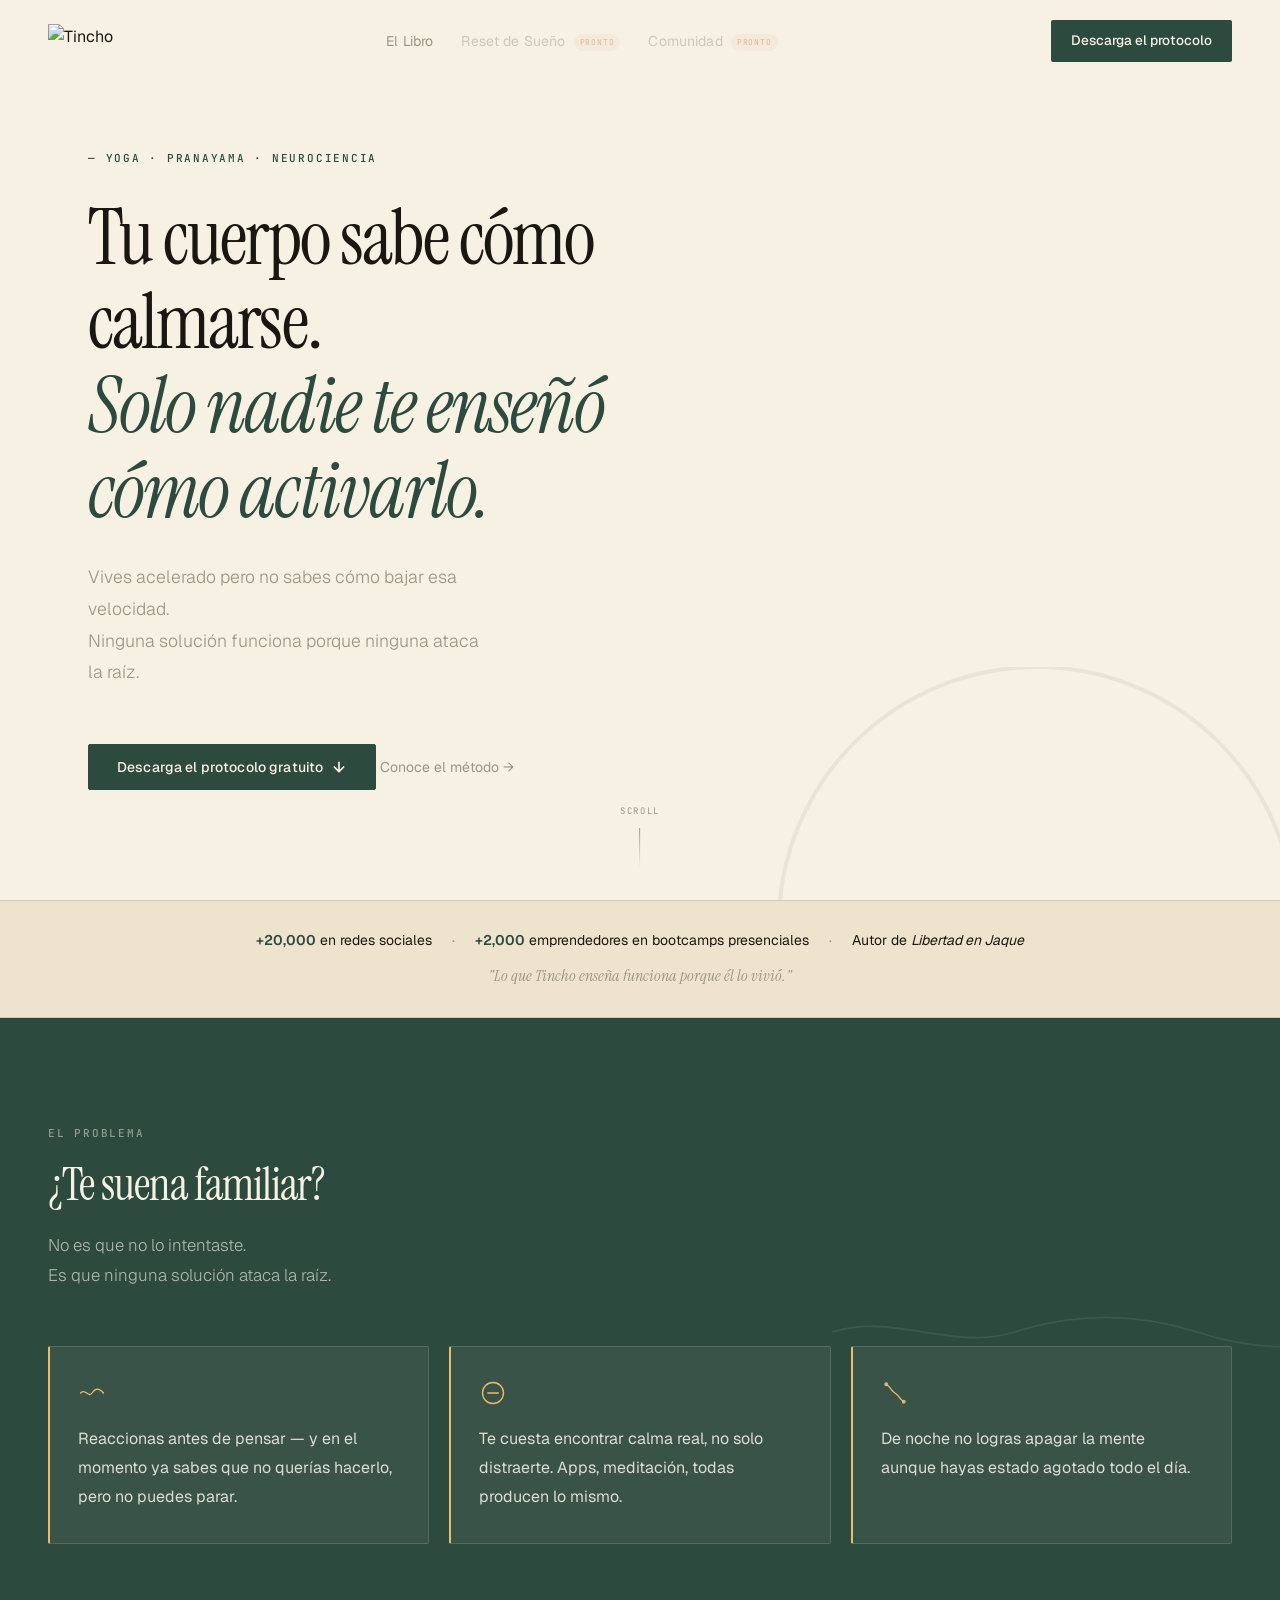
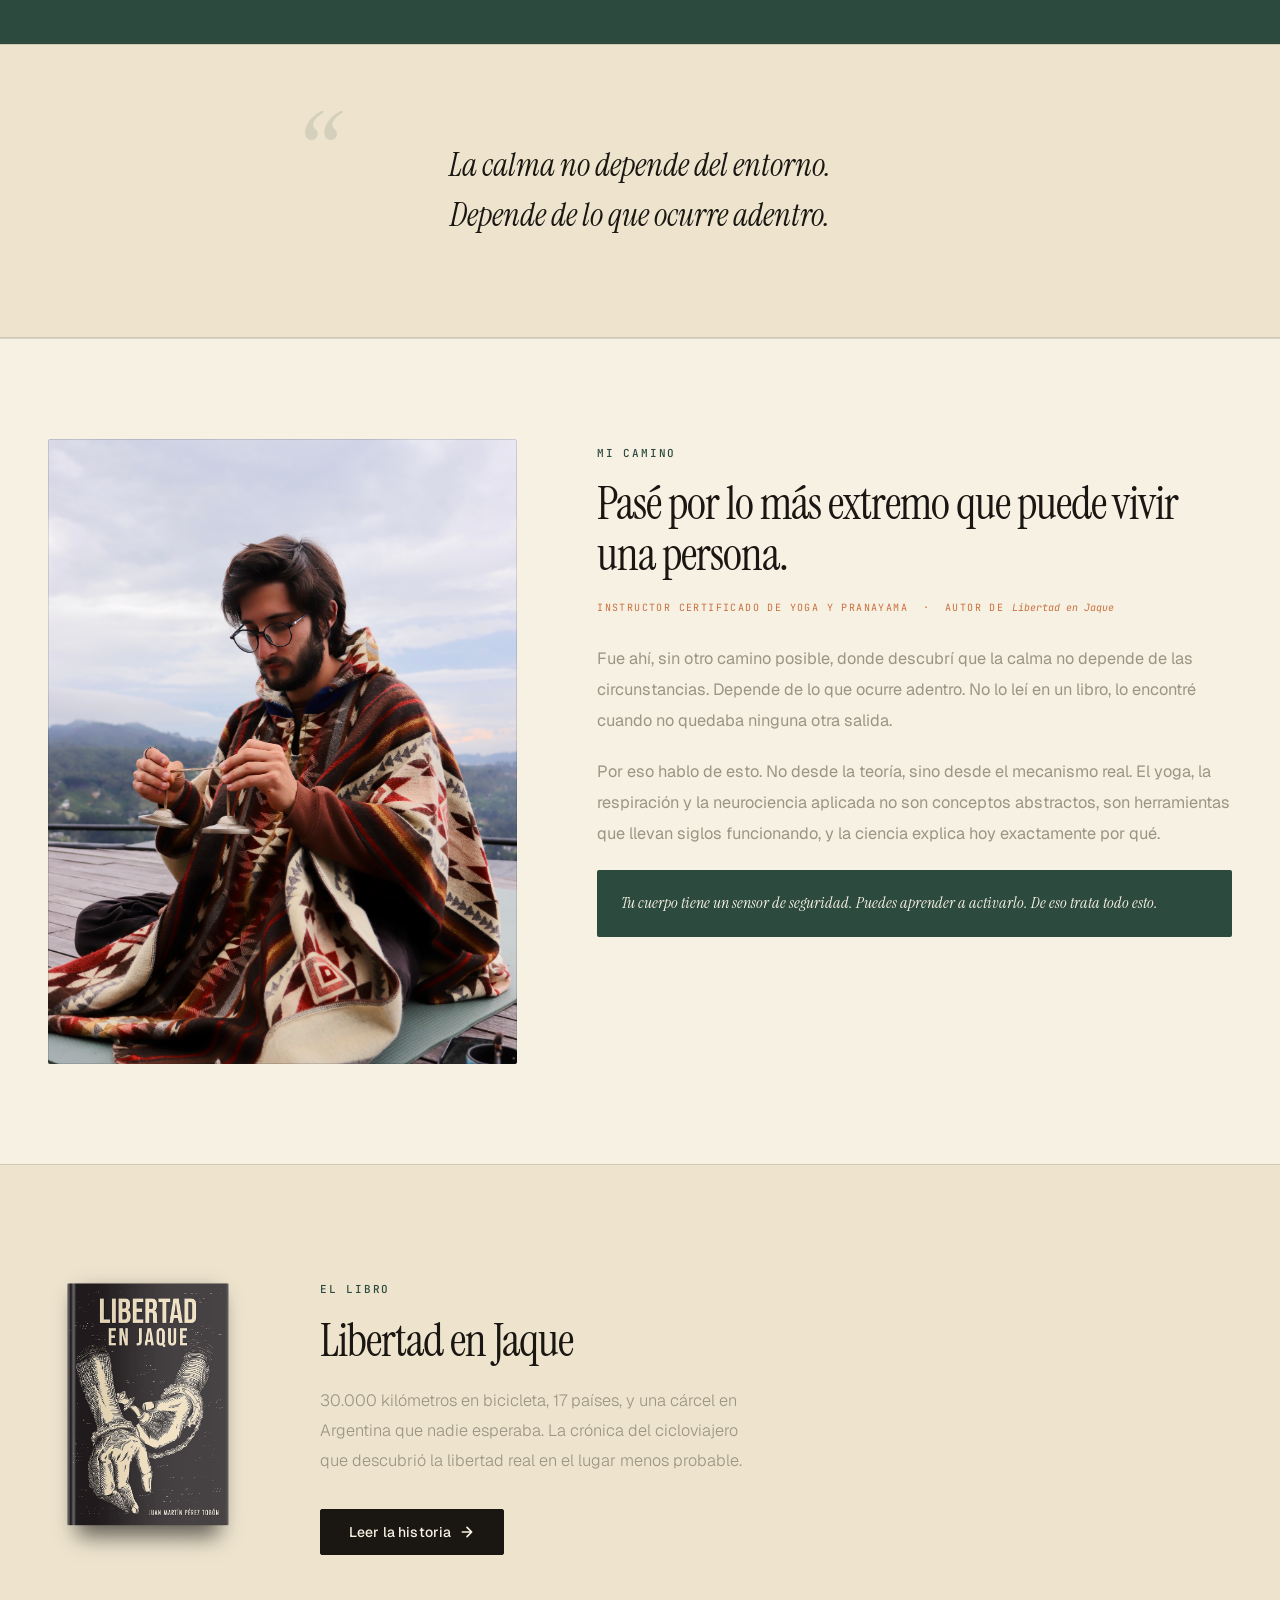
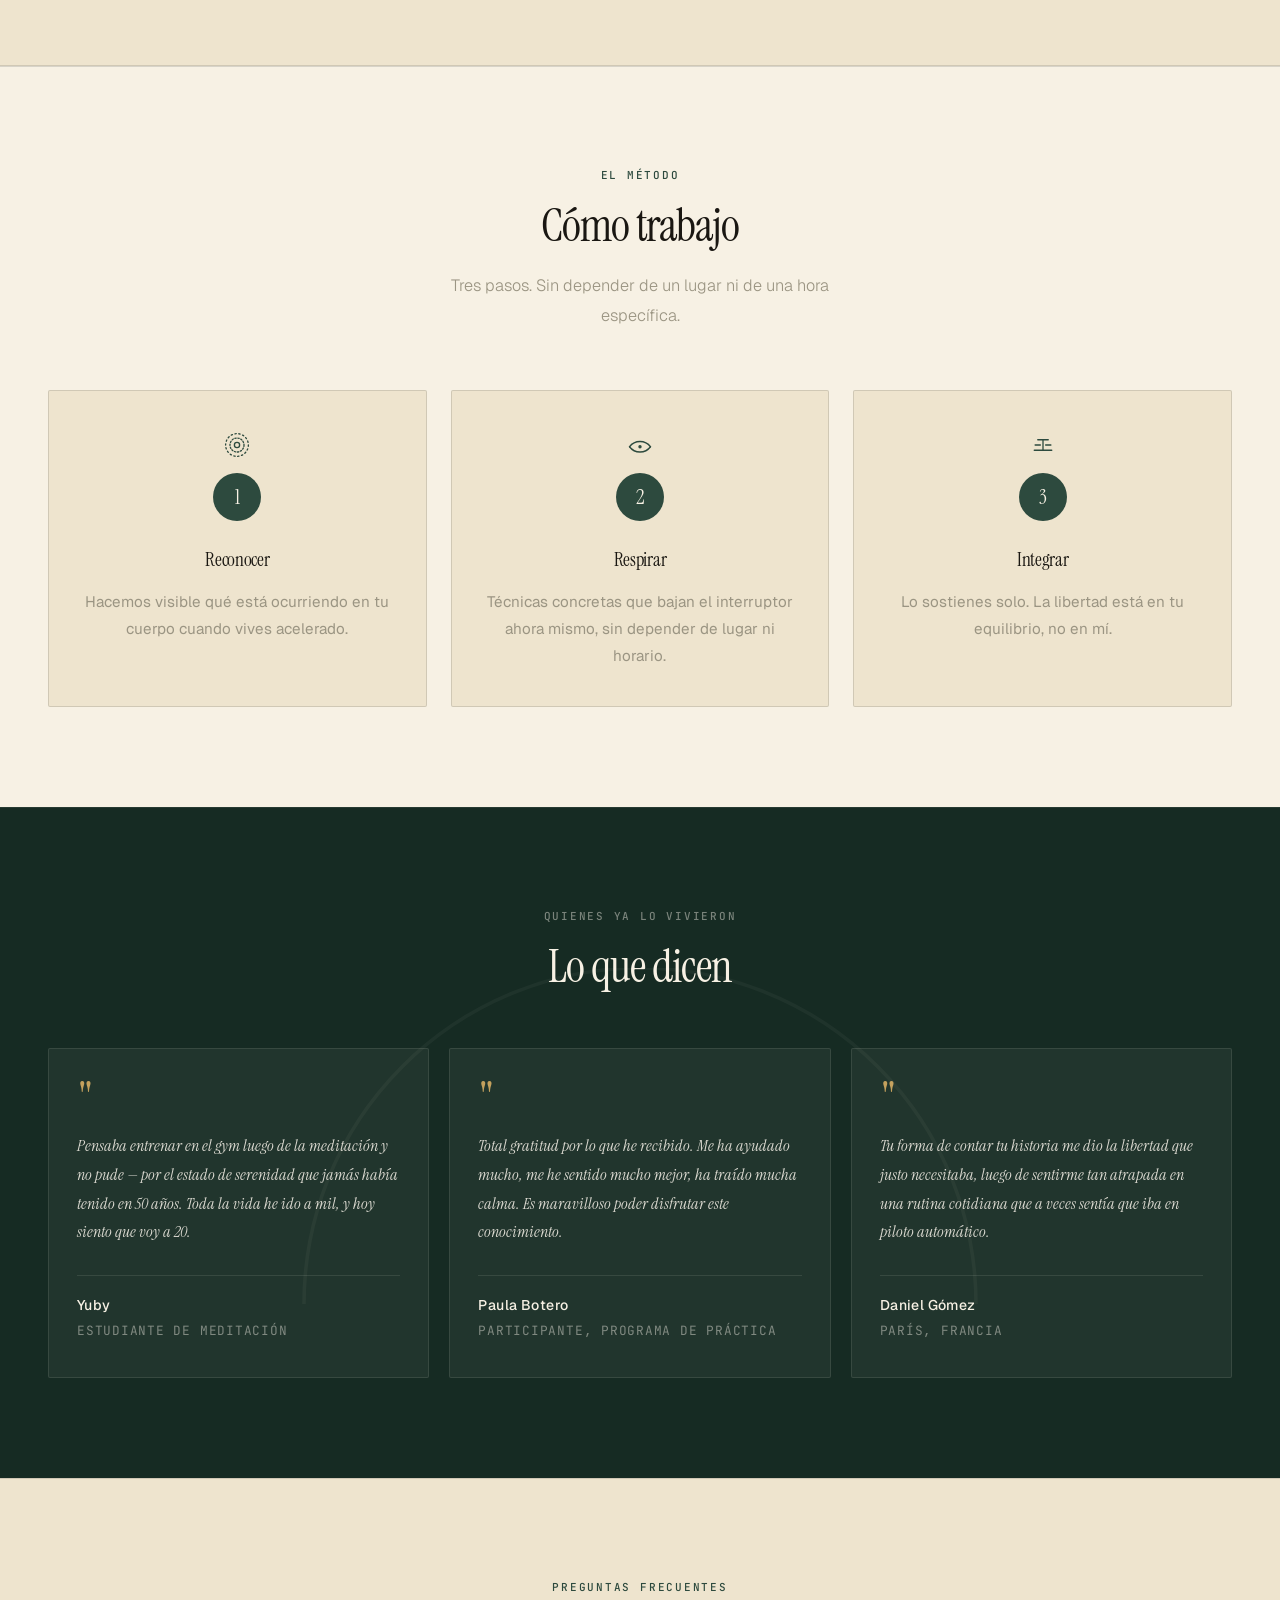
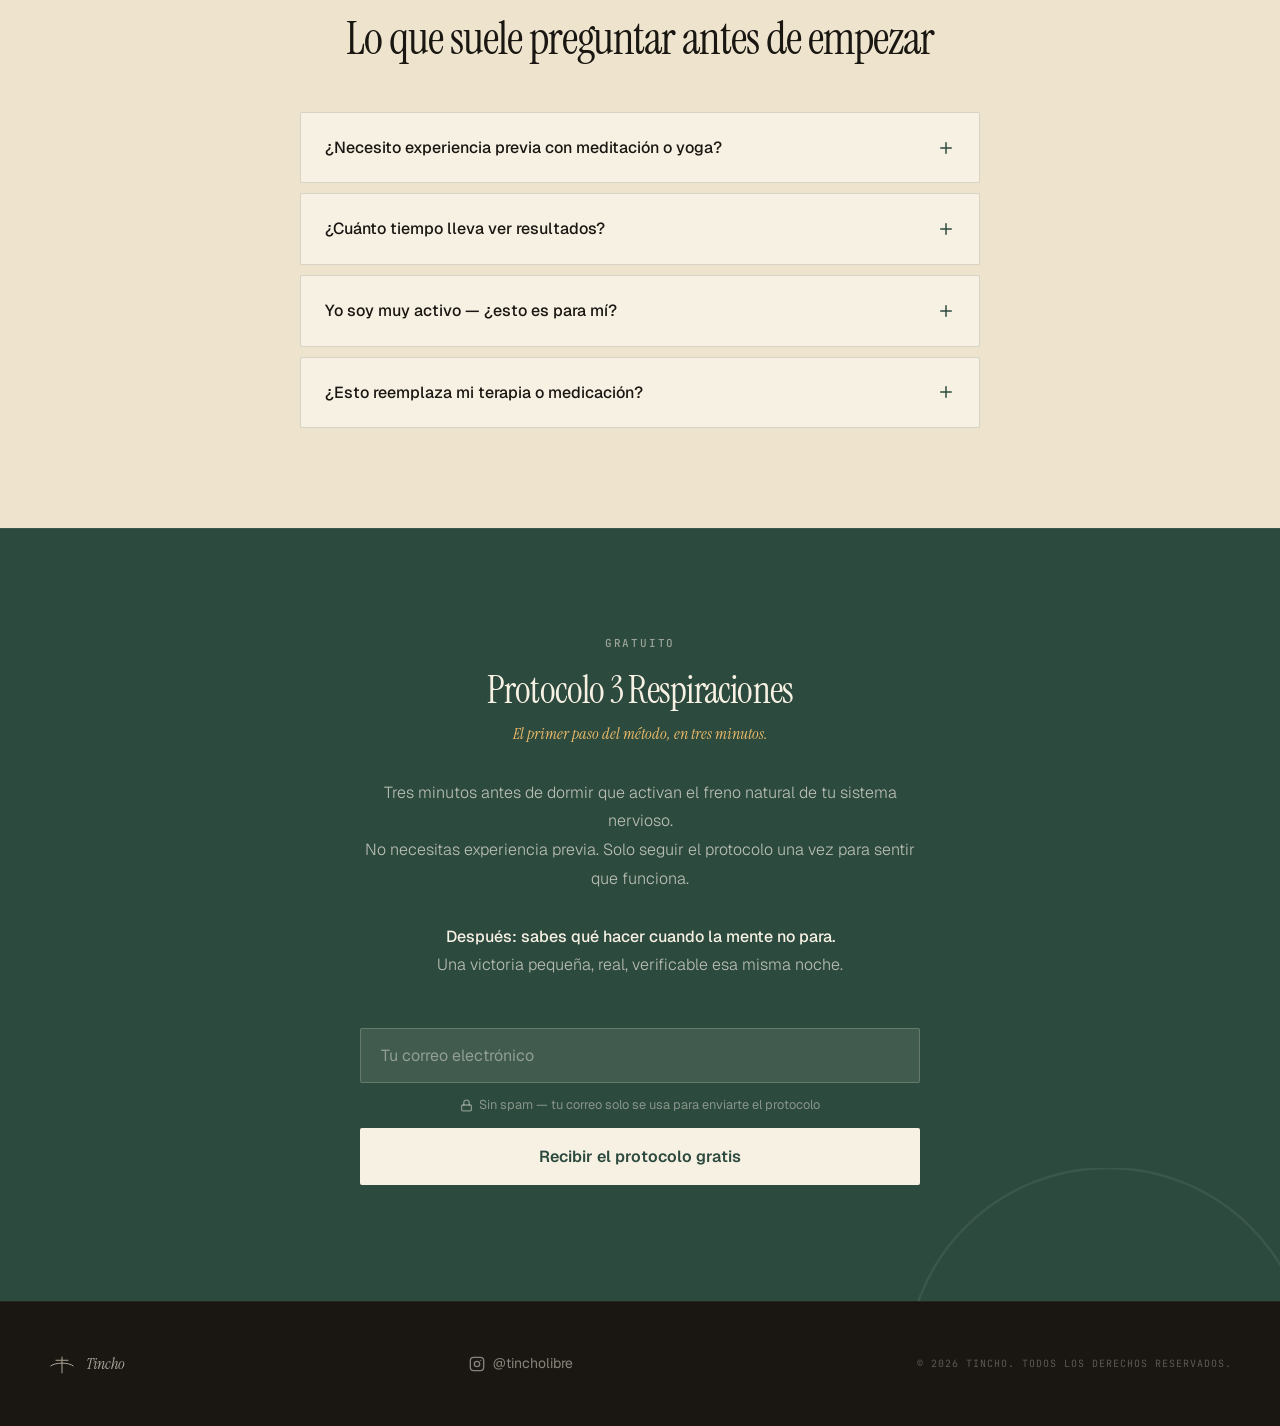
==== index.html @ 2bda018c "feat: agregar barra de prueba social entre hero y problema" ====
<!DOCTYPE html>
<html lang="es">
<head>
    <meta charset="UTF-8">
    <meta name="viewport" content="width=device-width, initial-scale=1.0">
    <title>Tincho — Oasis de calma en medio del caos</title>
    <meta name="description" content="Instructor certificado de yoga, pranayama y neurociencia aplicada. Ayudo a profesionales a regular su sistema nervioso y acceder a calma real en medio de una vida exigente.">

    <!-- Open Graph -->
    <meta property="og:title" content="Tincho — Oasis de calma en medio del caos">
    <meta property="og:description" content="Instructor de yoga, pranayama y neurociencia aplicada. Descarga gratis el Protocolo 3 Respiraciones.">
    <meta property="og:type" content="website">
    <meta property="og:url" content="https://tincholibre.com">
    <meta property="og:image" content="https://tincholibre.com/Documentos%20Pagina%20web/Fotos%20Principales/IMG_1395.JPG">

    <!-- Twitter Card -->
    <meta name="twitter:card" content="summary_large_image">
    <meta name="twitter:title" content="Tincho — Oasis de calma en medio del caos">
    <meta name="twitter:description" content="Instructor de yoga, pranayama y neurociencia aplicada. Descarga gratis el Protocolo 3 Respiraciones.">
    <meta name="twitter:image" content="https://tincholibre.com/Documentos%20Pagina%20web/Fotos%20Principales/IMG_1395.JPG">

    <!-- Canonical + Favicon -->
    <link rel="canonical" href="https://tincholibre.com">
    <link rel="icon" href="Brandkit%20ASSETS/assets/logo/tincho-mark-dark.svg" type="image/svg+xml">
    <link rel="icon" href="Brandkit%20ASSETS/assets/logo/tincho-mark-dark-512.png" type="image/png">
    <link rel="apple-touch-icon" href="Brandkit%20ASSETS/assets/logo/tincho-mark-dark-512.png">

    <!-- Brandkit -->
    <link rel="preconnect" href="https://fonts.googleapis.com">
    <link rel="preconnect" href="https://fonts.gstatic.com" crossorigin>
    <link rel="stylesheet" href="brandkit.css">

    <style>
        /* ─── VARIABLES PÁGINA ────────────────────────── */
        :root {
            scroll-padding-top: 72px;
        }

        /* ─── SCROLLBAR ───────────────────────────────── */
        ::-webkit-scrollbar { width: 4px; }
        ::-webkit-scrollbar-track { background: var(--papel-prof); }
        ::-webkit-scrollbar-thumb { background: var(--lago); border-radius: 2px; }

        img { display: block; max-width: 100%; }
        a { color: inherit; text-decoration: none; }

        /* ─── NAVBAR ──────────────────────────────────── */
        .nav {
            position: fixed;
            inset: 0 0 auto 0;
            z-index: 200;
            padding: 20px 48px;
            display: flex;
            align-items: center;
            justify-content: space-between;
            background: var(--papel);
            border-bottom: 1px solid transparent;
            transition: border-color 0.3s ease, padding 0.3s ease;
        }

        .nav.scrolled {
            border-bottom-color: var(--line);
            padding: 14px 48px;
            backdrop-filter: blur(12px);
            -webkit-backdrop-filter: blur(12px);
            background: color-mix(in srgb, var(--papel) 94%, transparent);
        }

        .nav-brand {
            display: flex;
            align-items: center;
            gap: 10px;
            cursor: pointer;
            color: var(--tinta);
        }

        .nav-lockup {
            height: 34px;
            width: auto;
            display: block;
        }

        .nav-brand-mark {
            width: 32px;
            height: 32px;
            flex-shrink: 0;
        }

        .nav-brand-name {
            font-family: var(--font-display);
            font-style: italic;
            font-size: 1.15rem;
            font-weight: 400;
            color: var(--tinta);
            letter-spacing: -0.02em;
            line-height: 1;
        }

        .nav-right {
            display: flex;
            align-items: center;
            gap: 16px;
        }

        .nav-links {
            display: flex;
            align-items: center;
            gap: 28px;
            list-style: none;
        }

        .nav-link {
            font-size: 0.875rem;
            font-weight: 400;
            color: var(--bruma);
            letter-spacing: 0.01em;
            transition: color 0.2s;
            cursor: pointer;
            white-space: nowrap;
        }

        .nav-link:hover { color: var(--tinta); }

        .nav-link--soon {
            pointer-events: none;
            opacity: 0.45;
        }

        .nav-badge {
            display: inline-block;
            font-family: var(--font-mono);
            font-size: 8px;
            letter-spacing: 0.1em;
            text-transform: uppercase;
            color: var(--tierra);
            background: rgba(180,100,63,0.1);
            padding: 2px 6px;
            border-radius: var(--radius-pill);
            margin-left: 4px;
            vertical-align: middle;
        }

        .nav-cta {
            display: inline-flex;
            align-items: center;
            gap: 8px;
            padding: 10px 20px;
            background: var(--lago);
            color: var(--papel);
            border-radius: var(--radius);
            font-size: 0.85rem;
            font-weight: 500;
            font-family: var(--font-body);
            transition: background 0.2s;
            cursor: pointer;
            white-space: nowrap;
        }

        .nav-cta:hover { background: var(--tinta); }

        /* Hamburger */
        .nav-toggle {
            display: none;
            flex-direction: column;
            justify-content: center;
            gap: 5px;
            cursor: pointer;
            padding: 6px;
            background: none;
            border: none;
        }

        .nav-toggle span {
            display: block;
            width: 20px;
            height: 1.5px;
            background: var(--tinta);
            transition: transform 0.3s, opacity 0.25s;
        }

        .nav-toggle[aria-expanded="true"] span:nth-child(1) { transform: translateY(6.5px) rotate(45deg); }
        .nav-toggle[aria-expanded="true"] span:nth-child(2) { opacity: 0; transform: scaleX(0); }
        .nav-toggle[aria-expanded="true"] span:nth-child(3) { transform: translateY(-6.5px) rotate(-45deg); }

        .nav-overlay {
            position: fixed;
            inset: 0;
            background: rgba(21,32,28,0.3);
            z-index: 250;
            opacity: 0;
            pointer-events: none;
            transition: opacity 0.3s;
        }

        .nav-overlay.visible { opacity: 1; pointer-events: auto; }

        /* ─── HERO ────────────────────────────────────── */
        .hero {
            position: relative;
            min-height: 100svh;
            display: flex;
            align-items: center;
            background: var(--papel);
            overflow: hidden;
        }

        .hero-photo-wrap {
            position: absolute;
            right: 0;
            top: 0;
            bottom: 0;
            width: 50%;
        }

        .hero-photo-wrap img {
            width: 100%;
            height: 100%;
            object-fit: cover;
            object-position: center top;
            image-orientation: from-image;
        }

        .hero-photo-wrap::before {
            content: '';
            position: absolute;
            inset: 0;
            background: linear-gradient(
                90deg,
                var(--papel) 0%,
                color-mix(in srgb, var(--papel) 70%, transparent) 42%,
                transparent 72%
            );
            z-index: 1;
        }

        .hero-photo-wrap::after {
            content: '';
            position: absolute;
            inset: 0;
            background:
                linear-gradient(180deg, transparent 60%, color-mix(in srgb, var(--papel) 60%, transparent) 100%),
                linear-gradient(270deg, var(--papel) 0%, transparent 20%);
            z-index: 1;
        }

        /* Arc decorativo fondo */
        .hero-arc {
            position: absolute;
            right: -2%;
            bottom: -4%;
            width: 42vw;
            max-width: 560px;
            opacity: 0.07;
            pointer-events: none;
            z-index: 2;
            color: var(--lago);
        }

        .hero-content {
            position: relative;
            z-index: 3;
            max-width: 1200px;
            width: 100%;
            margin: 0 auto;
            padding: 130px 48px 96px;
        }

        .eyebrow {
            display: inline-block;
            font-family: var(--font-mono);
            font-size: 11px;
            font-weight: 500;
            letter-spacing: 0.16em;
            text-transform: uppercase;
            color: var(--lago);
            margin-bottom: 28px;
        }

        .hero-title {
            font-family: var(--font-display);
            font-size: clamp(40px, 6vw, 80px);
            font-weight: 400;
            color: var(--tinta);
            line-height: 1.1;
            letter-spacing: -0.025em;
            max-width: 560px;
            margin-bottom: 28px;
        }

        .hero-title em {
            font-style: italic;
            color: var(--lago);
        }

        .hero-link-secondary {
            display: inline-block;
            font-family: var(--font-body);
            font-size: 0.875rem;
            color: var(--bruma);
            margin-top: 16px;
            transition: color 0.2s;
        }
        .hero-link-secondary:hover { color: var(--tinta); }

        .hero-sub {
            font-size: clamp(1rem, 1.8vw, 1.1rem);
            color: var(--bruma);
            max-width: 400px;
            line-height: 1.8;
            margin-bottom: 52px;
            font-weight: 300;
        }

        /* Scroll indicator */
        .scroll-hint {
            position: absolute;
            bottom: 32px;
            left: 50%;
            transform: translateX(-50%);
            display: flex;
            flex-direction: column;
            align-items: center;
            gap: 10px;
            color: var(--bruma);
            font-family: var(--font-mono);
            font-size: 9px;
            letter-spacing: 0.18em;
            text-transform: uppercase;
            animation: float 2.8s ease-in-out infinite;
            z-index: 3;
        }

        .scroll-hint-line {
            width: 1px;
            height: 40px;
            background: linear-gradient(to bottom, var(--bruma), transparent);
        }

        @keyframes float {
            0%, 100% { transform: translateX(-50%) translateY(0); }
            50%       { transform: translateX(-50%) translateY(8px); }
        }

        /* ─── SOCIAL PROOF BAR ────────────────────────── */
        .social-proof-bar {
            background: var(--papel-prof);
            border-top: 1px solid var(--line);
            border-bottom: 1px solid var(--line);
            padding: 28px 48px;
        }

        .social-proof-inner {
            max-width: 1200px;
            margin: 0 auto;
            display: flex;
            flex-direction: column;
            align-items: center;
            gap: 12px;
            text-align: center;
        }

        .social-proof-stats {
            display: flex;
            flex-wrap: wrap;
            align-items: center;
            justify-content: center;
            gap: 6px 20px;
            font-size: 0.875rem;
            color: var(--tinta);
        }

        .social-proof-stats strong {
            font-weight: 600;
            color: var(--lago);
        }

        .sp-sep { color: var(--bruma); }

        .sp-quote {
            font-family: var(--font-display);
            font-style: italic;
            font-size: 1rem;
            color: var(--bruma);
            margin: 0;
        }

        @media (max-width: 768px) {
            .social-proof-bar { padding: 24px; }
            .sp-sep { display: none; }
            .social-proof-stats { flex-direction: column; gap: 6px; }
        }

        /* ─── SECTIONS BASE ───────────────────────────── */
        .section { padding: 100px 48px; }

        .section-inner {
            max-width: 1200px;
            margin: 0 auto;
        }

        .label {
            display: inline-block;
            font-family: var(--font-mono);
            font-size: 11px;
            font-weight: 500;
            letter-spacing: 0.16em;
            text-transform: uppercase;
            color: var(--lago);
            margin-bottom: 16px;
        }

        .label--center { display: block; text-align: center; }

        .h2 {
            font-family: var(--font-display);
            font-size: clamp(1.9rem, 4vw, 2.9rem);
            font-weight: 400;
            line-height: 1.1;
            letter-spacing: -0.022em;
            margin-bottom: 20px;
            color: var(--tinta);
        }

        /* ─── PROBLEMA ────────────────────────────────── */
        .problema {
            background: var(--lago);
            position: relative;
            overflow: hidden;
            border-top: 1px solid var(--line);
        }

        .problema .label { color: rgba(244,239,230,0.5); }
        .problema .h2    { color: var(--papel); }

        .problema-arc {
            position: absolute;
            right: -3%;
            top: 50%;
            transform: translateY(-50%);
            width: 38vw;
            max-width: 500px;
            opacity: 0.08;
            pointer-events: none;
            color: var(--papel);
        }

        .problema-intro {
            color: rgba(244,239,230,0.65);
            font-size: 1.05rem;
            max-width: 480px;
            margin-bottom: 56px;
            line-height: 1.8;
            font-weight: 300;
        }

        .cards {
            display: grid;
            grid-template-columns: repeat(3, 1fr);
            gap: 20px;
            position: relative;
            z-index: 1;
        }

        .card-problem {
            background: rgba(244,239,230,0.06);
            border: 1px solid rgba(244,239,230,0.14);
            border-left: 2px solid var(--amanecer);
            border-radius: var(--radius);
            padding: 32px 28px;
            transition: background 0.25s ease;
        }

        .card-problem:hover {
            background: rgba(244,239,230,0.10);
        }

        .card-problem p {
            color: rgba(244,239,230,0.88);
            font-size: 1rem;
            line-height: 1.8;
        }

        /* ─── BRAND ICONS ─────────────────────────────── */
        .card-icon {
            color: var(--amanecer);
            margin-bottom: 18px;
        }
        .card-icon svg { width: 28px; height: 28px; display: block; }

        .step-icon {
            color: var(--lago);
            margin-bottom: 14px;
        }
        .step-icon svg { width: 28px; height: 28px; display: block; margin: 0 auto; }

        /* ─── TRANSICIÓN ──────────────────────────────── */
        .transicion {
            background: var(--papel-prof);
            padding: 96px 48px;
            text-align: center;
            border-top: 1px solid var(--line);
            border-bottom: 1px solid var(--line);
            position: relative;
            overflow: hidden;
        }

        .transicion-quote {
            font-family: var(--font-display);
            font-size: clamp(1.3rem, 3vw, 2rem);
            font-style: italic;
            font-weight: 400;
            color: var(--tinta);
            max-width: 640px;
            margin: 0 auto;
            line-height: 1.55;
            position: relative;
            z-index: 1;
        }

        .transicion-quote::before {
            content: '\201C';
            font-family: var(--font-display);
            font-size: 8rem;
            color: var(--lago);
            opacity: 0.12;
            position: absolute;
            top: -36px;
            left: -24px;
            line-height: 1;
        }

        /* ─── MI CAMINO ───────────────────────────────── */
        .camino { background: var(--papel); border-top: 1px solid var(--line); }

        .camino-grid {
            display: grid;
            grid-template-columns: 0.85fr 1.15fr;
            gap: 80px;
            align-items: start;
        }

        .camino-photo-wrap {
            position: relative;
            border-radius: var(--radius);
            overflow: hidden;
            aspect-ratio: 3 / 4;
        }

        .camino-photo-wrap img {
            width: 100%;
            height: 100%;
            object-fit: cover;
            object-position: center top;
            image-orientation: from-image;
            transition: transform 0.7s ease;
        }

        .camino-photo-wrap:hover img { transform: scale(1.02); }

        .camino-photo-wrap::after {
            content: '';
            position: absolute;
            inset: 0;
            border-radius: var(--radius);
            box-shadow: inset 0 0 0 1px var(--line);
        }

        .camino-credentials {
            font-family: var(--font-mono);
            font-size: 10px;
            letter-spacing: 0.14em;
            text-transform: uppercase;
            color: var(--tierra);
            margin-bottom: 28px;
        }

        .camino-credentials em {
            font-style: italic;
            text-transform: none;
            letter-spacing: 0;
        }

        .camino-p {
            color: var(--bruma);
            font-size: 1.02rem;
            line-height: 1.9;
            margin-bottom: 20px;
            font-weight: 400;
        }

        .camino-callout {
            display: block;
            background: var(--lago);
            color: var(--papel);
            font-family: var(--font-display);
            font-style: italic;
            font-size: 1rem;
            padding: 20px 24px;
            border-radius: var(--radius);
            line-height: 1.65;
            margin-top: 16px;
        }

        /* ─── LIBRO ───────────────────────────────────── */
        .libro {
            background: var(--papel-prof);
            border-top: 1px solid var(--line);
            border-bottom: 1px solid var(--line);
        }

        .libro-inner {
            display: flex;
            align-items: center;
            gap: 72px;
        }

        .libro-img-wrap {
            flex-shrink: 0;
            width: min(200px, 36vw);
        }

        .libro-img-wrap img { width: 100%; border-radius: var(--radius); }

        .libro-p {
            color: var(--bruma);
            font-size: 1.02rem;
            line-height: 1.85;
            font-weight: 300;
            max-width: 440px;
            margin-bottom: 32px;
        }

        /* ─── CÓMO TRABAJO ────────────────────────────── */
        .trabajo {
            background: var(--papel);
            border-top: 1px solid var(--line);
        }

        .trabajo .h2 { text-align: center; }

        .trabajo-intro {
            text-align: center;
            color: var(--bruma);
            max-width: 440px;
            margin: 0 auto 60px;
            font-size: 1.02rem;
            line-height: 1.8;
            font-weight: 300;
        }

        .steps {
            display: grid;
            grid-template-columns: repeat(3, 1fr);
            gap: 24px;
        }

        .step {
            background: var(--papel-prof);
            border: 1px solid var(--line);
            border-radius: var(--radius);
            padding: 40px 28px 36px;
            text-align: center;
            transition: border-color 0.25s ease;
        }

        .step:hover { border-color: var(--lago); }

        .step-num {
            display: inline-flex;
            align-items: center;
            justify-content: center;
            width: 48px;
            height: 48px;
            background: var(--lago);
            color: var(--papel);
            border-radius: 50%;
            font-family: var(--font-display);
            font-size: 1.3rem;
            font-weight: 400;
            margin-bottom: 24px;
        }

        .step h3 {
            font-family: var(--font-display);
            font-size: 1.2rem;
            color: var(--tinta);
            margin-bottom: 12px;
            font-weight: 400;
            letter-spacing: -0.015em;
        }

        .step p {
            color: var(--bruma);
            font-size: 0.95rem;
            line-height: 1.8;
        }

        /* ─── TESTIMONIOS ─────────────────────────────── */
        .testimonios {
            background: var(--lago-prof);
            border-top: 1px solid rgba(244,239,230,0.08);
            position: relative;
            overflow: hidden;
        }

        .testimonios-arc {
            position: absolute;
            left: 50%;
            top: 50%;
            transform: translate(-50%, -50%);
            width: 60vw;
            max-width: 700px;
            opacity: 0.04;
            pointer-events: none;
            color: var(--papel);
        }

        .testimonios .label { color: rgba(244,239,230,0.45); }
        .testimonios .h2 { color: var(--papel); text-align: center; }

        .t-grid {
            display: grid;
            grid-template-columns: repeat(3, 1fr);
            gap: 20px;
            margin-top: 56px;
            position: relative;
            z-index: 1;
        }

        .t-card {
            background: rgba(244,239,230,0.05);
            border: 1px solid rgba(244,239,230,0.1);
            border-radius: var(--radius);
            padding: 36px 28px;
            display: flex;
            flex-direction: column;
            transition: background 0.25s ease;
        }

        .t-card:hover { background: rgba(244,239,230,0.08); }

        .t-quote-mark {
            font-family: var(--font-display);
            font-size: 2.8rem;
            line-height: 0.6;
            color: var(--amanecer);
            margin-bottom: 20px;
            display: block;
            opacity: 0.8;
        }

        .t-text {
            font-family: var(--font-display);
            font-style: italic;
            color: rgba(244,239,230,0.88);
            font-size: 0.97rem;
            line-height: 1.85;
            margin-bottom: 28px;
            flex: 1;
        }

        .t-author {
            border-top: 1px solid rgba(244,239,230,0.1);
            padding-top: 18px;
        }

        .t-name {
            color: var(--papel);
            font-size: 0.88rem;
            font-weight: 500;
            letter-spacing: 0.03em;
        }

        .t-role {
            color: rgba(244,239,230,0.45);
            font-size: 0.8rem;
            font-family: var(--font-mono);
            letter-spacing: 0.06em;
            text-transform: uppercase;
            margin-top: 4px;
        }

        /* ─── FAQ ─────────────────────────────────────── */
        .faq { background: var(--papel-prof); border-top: 1px solid var(--line); }

        .faq-h2 { text-align: center; margin-bottom: 48px; }

        .faq-list {
            max-width: 680px;
            margin: 0 auto;
            display: flex;
            flex-direction: column;
            gap: 10px;
        }

        .faq-item {
            background: var(--papel);
            border: 1px solid var(--line);
            border-radius: var(--radius);
            overflow: hidden;
            transition: border-color 0.25s ease;
        }

        .faq-item[open] { border-color: var(--lago); }

        .faq-q {
            display: flex;
            align-items: center;
            justify-content: space-between;
            gap: 16px;
            padding: 22px 24px;
            font-family: var(--font-body);
            font-size: 1rem;
            font-weight: 500;
            color: var(--tinta);
            cursor: pointer;
            list-style: none;
            user-select: none;
        }

        .faq-q::-webkit-details-marker { display: none; }

        .faq-icon {
            flex-shrink: 0;
            width: 18px;
            height: 18px;
            color: var(--lago);
            transition: transform 0.25s ease;
        }

        .faq-item[open] .faq-icon { transform: rotate(45deg); }

        .faq-a {
            padding: 0 24px 22px;
            color: var(--bruma);
            font-size: 0.96rem;
            line-height: 1.85;
        }

        /* ─── LEAD MAGNET / CTA ───────────────────────── */
        .cta {
            background: var(--lago);
            position: relative;
            overflow: hidden;
            border-top: 1px solid rgba(244,239,230,0.08);
        }

        .cta-arc {
            position: absolute;
            right: -3%;
            bottom: -10%;
            width: 34vw;
            max-width: 420px;
            opacity: 0.07;
            pointer-events: none;
            color: var(--papel);
        }

        .cta-inner {
            max-width: 560px;
            margin: 0 auto;
            text-align: center;
            position: relative;
            z-index: 1;
        }

        .cta .label {
            color: rgba(244,239,230,0.55);
        }

        .cta-protocol {
            font-family: var(--font-display);
            font-size: clamp(1.6rem, 3.5vw, 2.4rem);
            font-weight: 400;
            color: var(--papel);
            letter-spacing: -0.02em;
            line-height: 1.1;
            margin-bottom: 10px;
        }

        .cta-bridge {
            font-family: var(--font-display);
            font-style: italic;
            color: var(--amanecer);
            font-size: 1rem;
            margin-bottom: 32px;
        }

        .cta-sub {
            color: rgba(244,239,230,0.7);
            font-size: 1rem;
            line-height: 1.8;
            margin-bottom: 48px;
            font-weight: 300;
        }

        .cta-sub strong { color: var(--papel); font-weight: 500; }

        .form {
            display: flex;
            flex-direction: column;
            gap: 12px;
            margin-bottom: 16px;
        }

        .form-input {
            width: 100%;
            padding: 16px 20px;
            background: rgba(244,239,230,0.1);
            border: 1px solid rgba(244,239,230,0.2);
            border-radius: var(--radius);
            color: var(--papel);
            font-family: var(--font-body);
            font-size: 1rem;
            outline: none;
            transition: border-color 0.22s, background 0.22s;
        }

        .form-input::placeholder { color: rgba(244,239,230,0.45); }

        .form-input:focus {
            border-color: var(--amanecer);
            background: rgba(244,239,230,0.12);
        }

        .form-submit {
            width: 100%;
            padding: 18px 40px;
            background: var(--papel);
            color: var(--lago);
            border: none;
            border-radius: var(--radius);
            font-family: var(--font-body);
            font-size: 1rem;
            font-weight: 600;
            cursor: pointer;
            transition: background 0.22s, opacity 0.22s;
        }

        .form-submit:hover { background: var(--papel-prof); }

        .form-submit:disabled {
            background: rgba(244,239,230,0.3);
            color: var(--papel);
            cursor: default;
        }

        .form-trust {
            display: flex;
            align-items: center;
            justify-content: center;
            gap: 6px;
            color: rgba(244,239,230,0.45);
            font-size: 0.8rem;
        }

        .form-trust svg { flex-shrink: 0; }

        /* ─── FOOTER ──────────────────────────────────── */
        footer {
            background: var(--tinta);
            border-top: 1px solid rgba(244,239,230,0.06);
            padding: 48px 48px;
        }

        .footer-inner {
            max-width: 1200px;
            margin: 0 auto;
            display: flex;
            align-items: center;
            justify-content: space-between;
            gap: 24px;
        }

        .footer-brand {
            display: flex;
            align-items: center;
            gap: 10px;
            color: var(--papel);
        }

        .footer-brand-mark { width: 28px; height: 28px; color: var(--papel); opacity: 0.7; }

        .footer-brand-name {
            font-family: var(--font-display);
            font-style: italic;
            font-size: 1rem;
            color: rgba(244,239,230,0.65);
            letter-spacing: -0.02em;
        }

        .footer-ig {
            display: inline-flex;
            align-items: center;
            gap: 8px;
            color: rgba(244,239,230,0.5);
            font-size: 0.875rem;
            transition: color 0.2s;
            cursor: pointer;
        }

        .footer-ig:hover { color: var(--papel); }

        .footer-copy {
            font-family: var(--font-mono);
            font-size: 10px;
            letter-spacing: 0.1em;
            text-transform: uppercase;
            color: rgba(244,239,230,0.3);
        }

        /* ─── REVEAL ANIMATIONS ───────────────────────── */
        .reveal {
            opacity: 0;
            transform: translateY(24px);
            transition: opacity 0.65s ease, transform 0.65s ease;
        }
        .reveal.in { opacity: 1; transform: translateY(0); }
        .reveal[data-delay="1"] { transition-delay: 0.10s; }
        .reveal[data-delay="2"] { transition-delay: 0.20s; }
        .reveal[data-delay="3"] { transition-delay: 0.30s; }
        .reveal[data-delay="4"] { transition-delay: 0.40s; }

        /* ─── RESPONSIVE ──────────────────────────────── */
        @media (max-width: 960px) {
            .cards        { grid-template-columns: 1fr; gap: 14px; }
            .camino-grid  { grid-template-columns: 1fr; gap: 44px; }
            .camino-photo-wrap { order: -1; aspect-ratio: 4 / 3; }
            .steps        { grid-template-columns: 1fr; gap: 16px; }
            .t-grid       { grid-template-columns: 1fr; }
        }

        @media (max-width: 768px) {
            .nav            { padding: 16px 24px; }
            .nav.scrolled   { padding: 12px 24px; }
            .nav-toggle     { display: flex; }
            .nav-links {
                position: fixed;
                inset: 0 0 0 auto;
                width: min(280px, 82vw);
                background: var(--papel);
                border-left: 1px solid var(--line);
                flex-direction: column;
                align-items: flex-start;
                gap: 0;
                padding: 88px 28px 48px;
                z-index: 260;
                transform: translateX(100%);
                transition: transform 0.35s cubic-bezier(0.4,0,0.2,1);
            }
            .nav-links.open { transform: translateX(0); }
            .nav-link {
                font-size: 1rem;
                padding: 16px 0;
                border-bottom: 1px solid var(--line);
                width: 100%;
                color: var(--bruma);
            }

            .hero-photo-wrap {
                width: 100%;
                position: absolute;
                opacity: 0.22;
            }
            .hero-photo-wrap::before {
                background: linear-gradient(180deg, color-mix(in srgb, var(--papel) 30%, transparent) 0%, var(--papel) 80%);
            }

            .hero-content    { padding: 120px 24px 88px; }
            .section         { padding: 72px 24px; }
            .transicion      { padding: 64px 24px; }
            .footer-inner    { flex-direction: column; align-items: flex-start; }
            footer           { padding: 36px 24px; }
            .libro-inner     { flex-direction: column; gap: 32px; }
            .libro-img-wrap  { width: min(180px, 52vw); }
        }

        @media (max-width: 480px) {
            .hero-title       { font-size: 2rem; }
            .transicion-quote { font-size: 1.2rem; }
        }

        @media (prefers-reduced-motion: reduce) {
            *, .reveal { transition: none !important; animation: none !important; }
        }

        .sr-only {
            position: absolute; width: 1px; height: 1px; padding: 0;
            margin: -1px; overflow: hidden; clip: rect(0,0,0,0);
            white-space: nowrap; border: 0;
        }
    </style>

    <!-- JSON-LD Schema: FAQ -->
    <script type="application/ld+json">
    {
      "@context": "https://schema.org",
      "@type": "FAQPage",
      "mainEntity": [
        {
          "@type": "Question",
          "name": "¿Necesito experiencia previa con meditación o yoga?",
          "acceptedAnswer": { "@type": "Answer", "text": "No. El protocolo está diseñado exactamente para quien nunca meditó — y para quien lo intentó y no le funcionó. No hay posturas, no hay terminología, no hay nada que aprender antes." }
        },
        {
          "@type": "Question",
          "name": "¿Cuánto tiempo lleva ver resultados?",
          "acceptedAnswer": { "@type": "Answer", "text": "La primera vez que lo usas, esa misma noche. Sientes que algo baja. El cambio sostenido, el que se instala en el cuerpo, se consolida en 7 a 14 días de práctica." }
        },
        {
          "@type": "Question",
          "name": "Yo soy muy activo — ¿esto es para mí?",
          "acceptedAnswer": { "@type": "Answer", "text": "Especialmente para ti. Las personas con más carga mental son las que más se benefician. El protocolo no te pide que pares — te da la herramienta para bajar el interruptor sin perder tu ritmo." }
        },
        {
          "@type": "Question",
          "name": "¿Esto reemplaza mi terapia o medicación?",
          "acceptedAnswer": { "@type": "Answer", "text": "No. Complementa cualquier otro proceso. Regula el sistema nervioso — no diagnostica ni trata. Si estás en terapia o tratamiento médico, esto convive con eso sin problema." }
        }
      ]
    }
    </script>

    <!-- JSON-LD Schema: Person -->
    <script type="application/ld+json">
    {
      "@context": "https://schema.org",
      "@type": "Person",
      "name": "Tincho",
      "url": "https://tincholibre.com",
      "sameAs": ["https://instagram.com/tincholibre"],
      "jobTitle": "Instructor de yoga, pranayama y neurociencia aplicada",
      "description": "Ayudo a profesionales a regular su sistema nervioso y acceder a calma real en medio de una vida exigente.",
      "knowsAbout": ["yoga", "pranayama", "meditación", "neurociencia aplicada", "regulación del sistema nervioso"]
    }
    </script>
</head>
<body>

<!-- ═══════════════════════════════════════════════
     NAVBAR
════════════════════════════════════════════════ -->
<nav class="nav" id="nav" role="navigation" aria-label="Navegación principal">

    <a href="#inicio" class="nav-brand" aria-label="Tincho — Inicio">
        <img
            src="Brandkit ASSETS/assets/logo/tincho-lockup-horizontal-dark.svg"
            alt="Tincho"
            class="nav-lockup"
        >
    </a>

    <ul class="nav-links" id="navLinks" role="list">
        <li><a href="libertad-en-jaque.html" class="nav-link">El Libro</a></li>
        <li><a href="#" class="nav-link nav-link--soon" aria-label="Próximamente: Reset de Sueño Profundo">Reset de Sueño <span class="nav-badge">Pronto</span></a></li>
        <li><a href="#" class="nav-link nav-link--soon" aria-label="Próximamente: Comunidad">Comunidad <span class="nav-badge">Pronto</span></a></li>
    </ul>

    <div class="nav-right">
        <a href="#protocolo" class="nav-cta">Descarga el protocolo</a>
        <button class="nav-toggle" id="navToggle" aria-label="Abrir menú" aria-expanded="false" aria-controls="navLinks">
            <span></span><span></span><span></span>
        </button>
    </div>

</nav>
<div class="nav-overlay" id="navOverlay" aria-hidden="true"></div>


<!-- ═══════════════════════════════════════════════
     HERO
════════════════════════════════════════════════ -->
<section class="hero" id="inicio" aria-label="Sección principal">

    <div class="hero-photo-wrap" aria-hidden="true">
        <img
            src="Documentos Pagina web/fotos sin bg/61ccaa3b-1e15-4014-bb75-12a127cdbcd0.png"
            alt="Tincho — instructor de yoga, pranayama y neurociencia aplicada"
            style="filter: saturate(0.85) contrast(1.02);"
        >
    </div>

    <!-- Motivo arco decorativo -->
    <svg class="hero-arc" viewBox="0 0 200 100" fill="none" stroke="currentColor" stroke-width="1.5" aria-hidden="true">
        <path d="M4 96 A 96 96 0 0 1 196 96"/>
    </svg>

    <div class="hero-content">
        <span class="eyebrow reveal">— yoga · pranayama · neurociencia</span>

        <h1 class="hero-title reveal" data-delay="1">
            Tu cuerpo sabe cómo calmarse.<br>
            <em>Solo nadie te enseñó cómo activarlo.</em>
        </h1>

        <p class="hero-sub reveal" data-delay="2">
            Vives acelerado pero no sabes cómo bajar esa velocidad.<br>
            Ninguna solución funciona porque ninguna ataca la raíz.
        </p>

        <a href="#protocolo" class="bk-btn bk-btn-lago reveal" data-delay="3" aria-label="Descarga el protocolo gratuito de respiración">
            Descarga el protocolo gratuito
            <svg width="16" height="16" viewBox="0 0 24 24" fill="none" stroke="currentColor" stroke-width="2.5" stroke-linecap="round" stroke-linejoin="round" aria-hidden="true">
                <path d="M12 5v14M5 12l7 7 7-7"/>
            </svg>
        </a>

        <a href="#metodo" class="hero-link-secondary reveal" data-delay="4">
            Conoce el método →
        </a>
    </div>

    <div class="scroll-hint" aria-hidden="true">
        <span>Scroll</span>
        <div class="scroll-hint-line"></div>
    </div>

</section>


<!-- ═══════════════════════════════════════════════
     SOCIAL PROOF BAR
════════════════════════════════════════════════ -->
<div class="social-proof-bar" aria-label="Credenciales">
    <div class="social-proof-inner">
        <div class="social-proof-stats">
            <span class="sp-stat"><strong>+20,000</strong> en redes sociales</span>
            <span class="sp-sep" aria-hidden="true">·</span>
            <span class="sp-stat"><strong>+2,000</strong> emprendedores en bootcamps presenciales</span>
            <span class="sp-sep" aria-hidden="true">·</span>
            <span class="sp-stat">Autor de <em>Libertad en Jaque</em></span>
        </div>
        <blockquote class="sp-quote">
            "Lo que Tincho enseña funciona porque él lo vivió."
        </blockquote>
    </div>
</div>


<!-- ═══════════════════════════════════════════════
     EL PROBLEMA
════════════════════════════════════════════════ -->
<section class="section problema" id="problema" aria-labelledby="problema-title">

    <svg class="problema-arc" viewBox="0 0 400 48" fill="none" stroke="currentColor" stroke-width="1.5" aria-hidden="true">
        <path d="M0 24 C 50 8, 100 40, 150 24 S 250 8, 300 24 S 400 40, 400 24"/>
    </svg>

    <div class="section-inner">
        <span class="label reveal">El problema</span>
        <h2 class="h2 reveal" id="problema-title" data-delay="1">¿Te suena familiar?</h2>
        <p class="problema-intro reveal" data-delay="2">
            No es que no lo intentaste.<br>Es que ninguna solución ataca la raíz.
        </p>

        <div class="cards" role="list">
            <div class="card-problem reveal" data-delay="1" role="listitem">
                <div class="card-icon" aria-hidden="true"><svg viewBox="0 0 32 32" fill="none" stroke="currentColor" stroke-width="1.5" stroke-linecap="round" stroke-linejoin="round"><path d="M3 16 C 8 10, 12 22, 16 16 S 24 10, 29 16"/></svg></div>
                <p>Reaccionas antes de pensar — y en el momento ya sabes que no querías hacerlo, pero no puedes parar.</p>
            </div>
            <div class="card-problem reveal" data-delay="2" role="listitem">
                <div class="card-icon" aria-hidden="true"><svg viewBox="0 0 32 32" fill="none" stroke="currentColor" stroke-width="1.5" stroke-linecap="round" stroke-linejoin="round"><circle cx="16" cy="16" r="12"/><path d="M10 16 L22 16"/></svg></div>
                <p>Te cuesta encontrar calma real, no solo distraerte. Apps, meditación, todas producen lo mismo.</p>
            </div>
            <div class="card-problem reveal" data-delay="3" role="listitem">
                <div class="card-icon" aria-hidden="true"><svg viewBox="0 0 32 32" fill="none" stroke="currentColor" stroke-width="1.5" stroke-linecap="round" stroke-linejoin="round"><path d="M6 6 C 12 10, 12 14, 16 16 C 20 18, 20 22, 26 26"/><circle cx="6" cy="6" r="1.5"/><circle cx="26" cy="26" r="1.5"/></svg></div>
                <p>De noche no logras apagar la mente aunque hayas estado agotado todo el día.</p>
            </div>
        </div>
    </div>

</section>


<!-- ═══════════════════════════════════════════════
     TRANSICIÓN
════════════════════════════════════════════════ -->
<div class="transicion" role="separator" aria-label="Cita">
    <p class="transicion-quote reveal">
        La calma no depende del entorno.<br>Depende de lo que ocurre adentro.
    </p>
</div>


<!-- ═══════════════════════════════════════════════
     MI CAMINO
════════════════════════════════════════════════ -->
<section class="section camino" id="sobre-mi" aria-labelledby="camino-title">
    <div class="section-inner">
        <div class="camino-grid">

            <div class="camino-photo-wrap reveal">
                <img
                    src="Documentos Pagina web/Fotos/IMG_5794.jpg"
                    alt="Tincho en práctica de meditación, rodeado de naturaleza"
                >
            </div>

            <div class="camino-text-wrap">
                <span class="label reveal">Mi camino</span>
                <h2 class="h2 reveal" id="camino-title" data-delay="1">Pasé por lo más extremo que puede vivir una persona.</h2>
                <p class="camino-credentials reveal" data-delay="1">Instructor certificado de yoga y pranayama &nbsp;·&nbsp; Autor de <em>Libertad en Jaque</em></p>

                <p class="camino-p reveal" data-delay="2">
                    Fue ahí, sin otro camino posible, donde descubrí que la calma no depende de las circunstancias. Depende de lo que ocurre adentro. No lo leí en un libro, lo encontré cuando no quedaba ninguna otra salida.
                </p>

                <p class="camino-p reveal" data-delay="3">
                    Por eso hablo de esto. No desde la teoría, sino desde el mecanismo real. El yoga, la respiración y la neurociencia aplicada no son conceptos abstractos, son herramientas que llevan siglos funcionando, y la ciencia explica hoy exactamente por qué.
                </p>

                <span class="camino-callout reveal" data-delay="4">
                    Tu cuerpo tiene un sensor de seguridad. Puedes aprender a activarlo. De eso trata todo esto.
                </span>
            </div>

        </div>
    </div>
</section>


<!-- ═══════════════════════════════════════════════
     LIBRO — LIBERTAD EN JAQUE
════════════════════════════════════════════════ -->
<section class="section libro" id="libro" aria-labelledby="libro-title">
    <div class="section-inner libro-inner">

        <div class="libro-img-wrap reveal">
            <img
                src="Libertad%20en%20Jaque/Mockups/smartmockups_kp4lu5ol-min.png"
                alt="Libro Libertad en Jaque — Juan Martín Pérez Tobón"
            >
        </div>

        <div class="reveal" data-delay="1">
            <span class="label">El libro</span>
            <h2 class="h2" id="libro-title">Libertad en Jaque</h2>
            <p class="libro-p">
                30.000 kilómetros en bicicleta, 17 países,
                y una cárcel en Argentina que nadie esperaba.
                La crónica del cicloviajero que descubrió la libertad real
                en el lugar menos probable.
            </p>
            <a href="libertad-en-jaque.html" class="bk-btn bk-btn-primary" aria-label="Ver página del libro Libertad en Jaque">
                Leer la historia
                <svg width="16" height="16" viewBox="0 0 24 24" fill="none" stroke="currentColor" stroke-width="2.5" stroke-linecap="round" stroke-linejoin="round" aria-hidden="true">
                    <path d="M5 12h14M12 5l7 7-7 7"/>
                </svg>
            </a>
        </div>

    </div>
</section>


<!-- ═══════════════════════════════════════════════
     CÓMO TRABAJO
════════════════════════════════════════════════ -->
<section class="section trabajo" id="metodo" aria-labelledby="trabajo-title">
    <div class="section-inner">

        <span class="label label--center reveal">El método</span>
        <h2 class="h2 reveal" id="trabajo-title" data-delay="1">Cómo trabajo</h2>
        <p class="trabajo-intro reveal" data-delay="2">
            Tres pasos. Sin depender de un lugar ni de una hora específica.
        </p>

        <div class="steps" role="list">
            <div class="step reveal" data-delay="1" role="listitem">
                <div class="step-icon" aria-hidden="true"><svg viewBox="0 0 32 32" fill="none" stroke="currentColor" stroke-width="1.5" stroke-linecap="round" stroke-linejoin="round"><circle cx="16" cy="16" r="3"/><circle cx="16" cy="16" r="8" stroke-dasharray="1.5 2"/><circle cx="16" cy="16" r="13" stroke-dasharray="1.5 3"/></svg></div>
                <div class="step-num" aria-hidden="true">1</div>
                <h3>Reconocer</h3>
                <p>Hacemos visible qué está ocurriendo en tu cuerpo cuando vives acelerado.</p>
            </div>
            <div class="step reveal" data-delay="2" role="listitem">
                <div class="step-icon" aria-hidden="true"><svg viewBox="0 0 32 32" fill="none" stroke="currentColor" stroke-width="1.5" stroke-linecap="round" stroke-linejoin="round"><path d="M4 18 C 10 10, 22 10, 28 18"/><path d="M4 18 C 10 26, 22 26, 28 18"/><circle cx="16" cy="18" r="1.2" fill="currentColor"/></svg></div>
                <div class="step-num" aria-hidden="true">2</div>
                <h3>Respirar</h3>
                <p>Técnicas concretas que bajan el interruptor ahora mismo, sin depender de lugar ni horario.</p>
            </div>
            <div class="step reveal" data-delay="3" role="listitem">
                <div class="step-icon" aria-hidden="true"><svg viewBox="0 0 32 32" fill="none" stroke="currentColor" stroke-width="1.5" stroke-linecap="round" stroke-linejoin="round"><path d="M6 22 L26 22"/><path d="M16 22 L16 10"/><path d="M10 10 L22 10"/><path d="M7 16 L13 16"/><path d="M19 16 L25 16"/></svg></div>
                <div class="step-num" aria-hidden="true">3</div>
                <h3>Integrar</h3>
                <p>Lo sostienes solo. La libertad está en tu equilibrio, no en mí.</p>
            </div>
        </div>

    </div>
</section>


<!-- ═══════════════════════════════════════════════
     TESTIMONIOS
════════════════════════════════════════════════ -->
<section class="section testimonios" id="testimonios" aria-labelledby="testimonios-title">

    <svg class="testimonios-arc" viewBox="0 0 200 100" fill="none" stroke="currentColor" stroke-width="1" aria-hidden="true">
        <path d="M4 96 A 96 96 0 0 1 196 96"/>
    </svg>

    <div class="section-inner">
        <span class="label label--center reveal">Quienes ya lo vivieron</span>
        <h2 class="h2 reveal" id="testimonios-title" data-delay="1">Lo que dicen</h2>

        <div class="t-grid" role="list">

            <div class="t-card reveal" data-delay="1" role="listitem">
                <span class="t-quote-mark" aria-hidden="true">"</span>
                <p class="t-text">
                    Pensaba entrenar en el gym luego de la meditación y no pude — por el estado de serenidad que jamás había tenido en 50 años. Toda la vida he ido a mil, y hoy siento que voy a 20.
                </p>
                <div class="t-author">
                    <div class="t-name">Yuby</div>
                    <div class="t-role">Estudiante de meditación</div>
                </div>
            </div>

            <div class="t-card reveal" data-delay="2" role="listitem">
                <span class="t-quote-mark" aria-hidden="true">"</span>
                <p class="t-text">
                    Total gratitud por lo que he recibido. Me ha ayudado mucho, me he sentido mucho mejor, ha traído mucha calma. Es maravilloso poder disfrutar este conocimiento.
                </p>
                <div class="t-author">
                    <div class="t-name">Paula Botero</div>
                    <div class="t-role">Participante, programa de práctica</div>
                </div>
            </div>

            <div class="t-card reveal" data-delay="3" role="listitem">
                <span class="t-quote-mark" aria-hidden="true">"</span>
                <p class="t-text">
                    Tu forma de contar tu historia me dio la libertad que justo necesitaba, luego de sentirme tan atrapada en una rutina cotidiana que a veces sentía que iba en piloto automático.
                </p>
                <div class="t-author">
                    <div class="t-name">Daniel Gómez</div>
                    <div class="t-role">París, Francia</div>
                </div>
            </div>

        </div>
    </div>

</section>


<!-- ═══════════════════════════════════════════════
     FAQ
════════════════════════════════════════════════ -->
<section class="section faq" id="faq" aria-labelledby="faq-title">
    <div class="section-inner">
        <span class="label label--center reveal">Preguntas frecuentes</span>
        <h2 class="h2 faq-h2 reveal" id="faq-title" data-delay="1">Lo que suele preguntar antes de empezar</h2>

        <div class="faq-list" role="list">

            <details class="faq-item reveal" data-delay="1" role="listitem">
                <summary class="faq-q">
                    ¿Necesito experiencia previa con meditación o yoga?
                    <svg class="faq-icon" viewBox="0 0 24 24" fill="none" stroke="currentColor" stroke-width="2" stroke-linecap="round" stroke-linejoin="round" aria-hidden="true"><line x1="12" y1="5" x2="12" y2="19"/><line x1="5" y1="12" x2="19" y2="12"/></svg>
                </summary>
                <p class="faq-a">No. El protocolo está diseñado exactamente para quien nunca meditó — y para quien lo intentó y no le funcionó. No hay posturas, no hay terminología, no hay nada que aprender antes.</p>
            </details>

            <details class="faq-item reveal" data-delay="2" role="listitem">
                <summary class="faq-q">
                    ¿Cuánto tiempo lleva ver resultados?
                    <svg class="faq-icon" viewBox="0 0 24 24" fill="none" stroke="currentColor" stroke-width="2" stroke-linecap="round" stroke-linejoin="round" aria-hidden="true"><line x1="12" y1="5" x2="12" y2="19"/><line x1="5" y1="12" x2="19" y2="12"/></svg>
                </summary>
                <p class="faq-a">La primera vez que lo usas, esa misma noche. Sientes que algo baja. El cambio sostenido, el que se instala en el cuerpo, se consolida en 7 a 14 días de práctica.</p>
            </details>

            <details class="faq-item reveal" data-delay="3" role="listitem">
                <summary class="faq-q">
                    Yo soy muy activo — ¿esto es para mí?
                    <svg class="faq-icon" viewBox="0 0 24 24" fill="none" stroke="currentColor" stroke-width="2" stroke-linecap="round" stroke-linejoin="round" aria-hidden="true"><line x1="12" y1="5" x2="12" y2="19"/><line x1="5" y1="12" x2="19" y2="12"/></svg>
                </summary>
                <p class="faq-a">Especialmente para ti. Las personas con más carga mental son las que más se benefician. El protocolo no te pide que pares — te da la herramienta para bajar el interruptor sin perder tu ritmo.</p>
            </details>

            <details class="faq-item reveal" data-delay="4" role="listitem">
                <summary class="faq-q">
                    ¿Esto reemplaza mi terapia o medicación?
                    <svg class="faq-icon" viewBox="0 0 24 24" fill="none" stroke="currentColor" stroke-width="2" stroke-linecap="round" stroke-linejoin="round" aria-hidden="true"><line x1="12" y1="5" x2="12" y2="19"/><line x1="5" y1="12" x2="19" y2="12"/></svg>
                </summary>
                <p class="faq-a">No. Complementa cualquier otro proceso. Regula el sistema nervioso — no diagnostica ni trata. Si estás en terapia o tratamiento médico, esto convive con eso sin problema.</p>
            </details>

        </div>
    </div>
</section>


<!-- ═══════════════════════════════════════════════
     LEAD MAGNET — CTA PRINCIPAL
════════════════════════════════════════════════ -->
<section class="section cta" id="protocolo" aria-labelledby="cta-title">

    <svg class="cta-arc" viewBox="0 0 200 100" fill="none" stroke="currentColor" stroke-width="1.2" aria-hidden="true">
        <path d="M4 96 A 96 96 0 0 1 196 96"/>
    </svg>

    <div class="cta-inner">

        <span class="label reveal">Gratuito</span>

        <h2 class="cta-protocol reveal" data-delay="1" id="cta-title">Protocolo 3 Respiraciones</h2>
        <p class="cta-bridge reveal" data-delay="1">El primer paso del método, en tres minutos.</p>

        <p class="cta-sub reveal" data-delay="2">
            Tres minutos antes de dormir que activan el freno natural de tu sistema nervioso.<br>
            No necesitas experiencia previa. Solo seguir el protocolo una vez para sentir que funciona.<br><br>
            <strong>Después: sabes qué hacer cuando la mente no para.</strong><br>
            Una victoria pequeña, real, verificable esa misma noche.
        </p>

        <form class="form reveal" data-delay="3" id="form-protocolo" novalidate>
            <label for="email-input" class="sr-only">Tu correo electrónico</label>
            <input
                type="email"
                id="email-input"
                class="form-input"
                placeholder="Tu correo electrónico"
                required
                autocomplete="email"
                aria-required="true"
            >
            <p class="form-trust">
                <svg width="13" height="13" viewBox="0 0 24 24" fill="none" stroke="currentColor" stroke-width="2.5" stroke-linecap="round" stroke-linejoin="round" aria-hidden="true"><rect x="3" y="11" width="18" height="11" rx="2" ry="2"/><path d="M7 11V7a5 5 0 0 1 10 0v4"/></svg>
                Sin spam — tu correo solo se usa para enviarte el protocolo
            </p>
            <button type="submit" class="form-submit" id="form-btn">
                Recibir el protocolo gratis
            </button>
        </form>

    </div>

</section>


<!-- ═══════════════════════════════════════════════
     FOOTER
════════════════════════════════════════════════ -->
<footer role="contentinfo">
    <div class="footer-inner">

        <a href="#inicio" class="footer-brand" aria-label="Tincho — Volver al inicio">
            <svg class="footer-brand-mark" viewBox="0 0 120 120" fill="none" stroke="currentColor" stroke-width="4" stroke-linecap="round" stroke-linejoin="round" aria-hidden="true">
                <path d="M12 68 C 32 52, 88 52, 108 68"/>
                <line x1="60" y1="30" x2="60" y2="98"/>
                <line x1="34" y1="44" x2="86" y2="44"/>
                <circle cx="60" cy="44" r="3.2" fill="#E4B363" stroke="none"/>
            </svg>
            <span class="footer-brand-name">Tincho</span>
        </a>

        <a
            href="https://instagram.com/tincholibre"
            class="footer-ig"
            target="_blank"
            rel="noopener noreferrer"
            aria-label="Instagram de Tincho — @tincholibre"
        >
            <svg width="16" height="16" viewBox="0 0 24 24" fill="none" stroke="currentColor" stroke-width="2" stroke-linecap="round" stroke-linejoin="round" aria-hidden="true">
                <rect x="2" y="2" width="20" height="20" rx="5" ry="5"/>
                <circle cx="12" cy="12" r="4"/>
                <circle cx="17.5" cy="6.5" r="1" fill="currentColor" stroke="none"/>
            </svg>
            @tincholibre
        </a>

        <p class="footer-copy">© 2026 Tincho. Todos los derechos reservados.</p>

    </div>
</footer>


<!-- ═══════════════════════════════════════════════
     JS
════════════════════════════════════════════════ -->
<script>
    /* ── Navbar scroll state ─────────────────────── */
    const nav = document.getElementById('nav');
    const onScroll = () => nav.classList.toggle('scrolled', window.scrollY > 56);
    window.addEventListener('scroll', onScroll, { passive: true });
    onScroll();

    /* ── Reveal on scroll ────────────────────────── */
    const revealEls = document.querySelectorAll('.reveal');
    const revealObs = new IntersectionObserver((entries) => {
        entries.forEach(e => {
            if (e.isIntersecting) {
                e.target.classList.add('in');
                revealObs.unobserve(e.target);
            }
        });
    }, { threshold: 0.12, rootMargin: '0px 0px -36px 0px' });

    revealEls.forEach(el => revealObs.observe(el));

    /* Hero reveals immediately */
    document.querySelectorAll('.hero .reveal').forEach(el => el.classList.add('in'));

    /* ── Mobile nav toggle ───────────────────────── */
    const navToggle  = document.getElementById('navToggle');
    const navLinks   = document.getElementById('navLinks');
    const navOverlay = document.getElementById('navOverlay');

    function closeNavMenu() {
        navLinks.classList.remove('open');
        navToggle.setAttribute('aria-expanded', 'false');
        navOverlay.classList.remove('visible');
    }

    navToggle.addEventListener('click', () => {
        const isOpen = navLinks.classList.toggle('open');
        navToggle.setAttribute('aria-expanded', String(isOpen));
        navOverlay.classList.toggle('visible', isOpen);
    });

    navOverlay.addEventListener('click', closeNavMenu);
    navLinks.querySelectorAll('a').forEach(a => a.addEventListener('click', closeNavMenu));

    /* ── Form ────────────────────────────────────── */
    document.getElementById('form-protocolo').addEventListener('submit', function(e) {
        e.preventDefault();
        const input = this.querySelector('.form-input');
        const btn   = document.getElementById('form-btn');

        if (!input.value || !input.validity.valid) {
            input.focus();
            return;
        }

        btn.disabled = true;
        btn.textContent = '¡Listo! Revisa tu correo.';
    });
</script>

</body>
</html>
---- brandkit.css ----
/* ============================================================
   TINCHO BRANDKIT — Sistema de Diseño Compartido
   Importar en todas las páginas: <link rel="stylesheet" href="brandkit.css">
   ============================================================ */

@import url('https://fonts.googleapis.com/css2?family=Instrument+Serif:ital,wght@0,400;1,400&family=Geist:wght@300;400;500;600;700&family=JetBrains+Mono:wght@400;500&display=swap');

/* ============================================================
   TOKENS DE COLOR
   ============================================================ */
:root {
  --lago:        #2D4A3E;
  --tierra:      #C96F3D;
  --amanecer:    #EDBC6A;
  --bruma:       #9B9583;
  --papel:       #F7F1E4;
  --papel-prof:  #EEE4CE;
  --tinta:       #1A1712;
  --lago-prof:   #162B23;
  --line:        rgba(21, 32, 28, 0.14);
  --line-strong: rgba(21, 32, 28, 0.32);

  /* Modo claro (por defecto) */
  --bg:          var(--papel);
  --bg-alt:      var(--papel-prof);
  --text:        var(--tinta);
  --text-muted:  var(--bruma);
  --primary:     var(--lago);
  --accent:      var(--amanecer);
  --secondary:   var(--tierra);

  /* Tipografía */
  --font-display: 'Instrument Serif', Georgia, serif;
  --font-body:    'Geist', -apple-system, system-ui, sans-serif;
  --font-mono:    'JetBrains Mono', 'IBM Plex Mono', ui-monospace, monospace;

  /* Espaciado */
  --section-py:   96px;
  --container-px: 48px;
  --gap-sm:       16px;
  --gap-md:       24px;
  --gap-lg:       48px;
  --gap-xl:       80px;

  /* Bordes */
  --radius:  2px;
  --radius-pill: 999px;
}

/* Modo oscuro (libro) */
.dark-mode {
  --bg:         var(--lago-prof);
  --bg-alt:     rgba(255, 255, 255, 0.04);
  --text:       var(--papel);
  --text-muted: rgba(244, 239, 230, 0.55);
  --primary:    var(--amanecer);
  --accent:     var(--tierra);
  --line:       rgba(244, 239, 230, 0.12);
  --line-strong:rgba(244, 239, 230, 0.28);
}

/* ============================================================
   RESET Y BASE
   ============================================================ */
*, *::before, *::after {
  box-sizing: border-box;
  margin: 0;
  padding: 0;
}

html {
  font-size: 16px;
  scroll-behavior: smooth;
  -webkit-text-size-adjust: 100%;
}

body {
  font-family: var(--font-body);
  font-weight: 400;
  line-height: 1.6;
  color: var(--text);
  background-color: var(--bg);
  -webkit-font-smoothing: antialiased;
  -moz-osx-font-smoothing: grayscale;
  overflow-x: hidden;
}

@media (prefers-reduced-motion: reduce) {
  *, *::before, *::after {
    animation-duration: 0.01ms !important;
    transition-duration: 0.01ms !important;
  }
}

/* ============================================================
   CONTENEDOR
   ============================================================ */
.bk-container {
  max-width: 1280px;
  margin: 0 auto;
  padding: 0 var(--container-px);
}

@media (max-width: 768px) {
  .bk-container {
    padding: 0 24px;
  }
}

/* ============================================================
   TIPOGRAFÍA
   ============================================================ */

/* Display / Headings */
.bk-display,
h1.bk-h1 {
  font-family: var(--font-display);
  font-weight: 400;
  font-style: normal;
  line-height: 0.92;
  letter-spacing: -0.03em;
  color: var(--text);
}

.bk-display-italic,
h1.bk-h1-italic {
  font-family: var(--font-display);
  font-weight: 400;
  font-style: italic;
  line-height: 0.92;
  letter-spacing: -0.03em;
  color: var(--text);
}

.bk-h2 {
  font-family: var(--font-display);
  font-weight: 400;
  line-height: 1.05;
  letter-spacing: -0.02em;
  font-size: clamp(32px, 5vw, 56px);
  color: var(--text);
}

.bk-h3 {
  font-family: var(--font-display);
  font-weight: 400;
  font-size: clamp(22px, 3vw, 32px);
  line-height: 1.2;
  letter-spacing: -0.015em;
  color: var(--text);
}

/* Eyebrow / Mono label */
.bk-mono {
  font-family: var(--font-mono);
  font-size: 11px;
  font-weight: 500;
  letter-spacing: 0.14em;
  text-transform: uppercase;
  color: var(--text-muted);
  line-height: 1;
}

.bk-mono-lg {
  font-family: var(--font-mono);
  font-size: 13px;
  font-weight: 400;
  letter-spacing: 0.12em;
  text-transform: uppercase;
  color: var(--text-muted);
}

/* Body */
.bk-body {
  font-family: var(--font-body);
  font-size: 16px;
  line-height: 1.65;
  color: var(--text);
}

.bk-body-lg {
  font-family: var(--font-body);
  font-size: 18px;
  line-height: 1.6;
  color: var(--text);
}

.bk-body-sm {
  font-family: var(--font-body);
  font-size: 14px;
  line-height: 1.55;
  color: var(--text-muted);
}

/* Quote / Pull quote */
.bk-quote {
  font-family: var(--font-display);
  font-style: italic;
  font-size: clamp(20px, 3vw, 28px);
  line-height: 1.35;
  color: var(--primary);
}

.dark-mode .bk-quote {
  color: var(--amanecer);
}

/* ============================================================
   BOTONES
   ============================================================ */
.bk-btn {
  display: inline-flex;
  align-items: center;
  gap: 8px;
  font-family: var(--font-body);
  font-size: 14px;
  font-weight: 500;
  letter-spacing: 0.01em;
  line-height: 1;
  padding: 14px 28px;
  border-radius: var(--radius);
  border: 1px solid transparent;
  cursor: pointer;
  text-decoration: none;
  transition: background 200ms ease, color 200ms ease, border-color 200ms ease, opacity 200ms ease;
  white-space: nowrap;
}

.bk-btn:focus-visible {
  outline: 2px solid var(--primary);
  outline-offset: 3px;
}

/* Primario — tinta sobre papel */
.bk-btn-primary {
  background: var(--tinta);
  color: var(--papel);
  border-color: var(--tinta);
}

.bk-btn-primary:hover {
  background: var(--lago);
  border-color: var(--lago);
}

/* Primario lago */
.bk-btn-lago {
  background: var(--lago);
  color: var(--papel);
  border-color: var(--lago);
}

.bk-btn-lago:hover {
  background: var(--tinta);
  border-color: var(--tinta);
}

/* Secundario — outline */
.bk-btn-secondary {
  background: transparent;
  color: var(--text);
  border-color: var(--line-strong);
}

.bk-btn-secondary:hover {
  border-color: var(--text);
}

/* Secundario en modo oscuro */
.dark-mode .bk-btn-secondary {
  color: var(--papel);
  border-color: rgba(244, 239, 230, 0.3);
}

.dark-mode .bk-btn-secondary:hover {
  border-color: var(--papel);
}

/* Amanecer (CTA destacado) */
.bk-btn-amanecer {
  background: var(--amanecer);
  color: var(--tinta);
  border-color: var(--amanecer);
}

.bk-btn-amanecer:hover {
  opacity: 0.88;
}

/* Full width */
.bk-btn-full {
  width: 100%;
  justify-content: center;
}

/* Grande */
.bk-btn-lg {
  font-size: 15px;
  padding: 16px 36px;
}

/* ============================================================
   CARDS
   ============================================================ */
.bk-card {
  background: var(--bg-alt);
  border: 1px solid var(--line);
  border-radius: var(--radius);
  padding: var(--gap-md);
}

.bk-card-white {
  background: #fff;
  border: 1px solid var(--line);
  border-radius: var(--radius);
  padding: var(--gap-md);
}

.dark-mode .bk-card {
  background: rgba(255, 255, 255, 0.04);
  border-color: rgba(244, 239, 230, 0.1);
}

/* ============================================================
   SECCIONES
   ============================================================ */
.bk-section {
  padding: var(--section-py) 0;
  border-top: 1px solid var(--line);
}

.bk-section:first-of-type {
  border-top: none;
}

.bk-section-head {
  display: grid;
  grid-template-columns: 1fr 2fr;
  gap: var(--gap-lg);
  align-items: baseline;
  margin-bottom: 64px;
}

@media (max-width: 768px) {
  .bk-section {
    padding: 64px 0;
  }
  .bk-section-head {
    grid-template-columns: 1fr;
    gap: 16px;
    margin-bottom: 40px;
  }
}

/* ============================================================
   LOGO — TINCHOMARK
   ============================================================ */
.bk-logo {
  display: flex;
  align-items: center;
  gap: 12px;
  text-decoration: none;
  color: var(--text);
}

.bk-logo-mark {
  width: 36px;
  height: 36px;
  flex-shrink: 0;
  color: var(--tinta);
}

.dark-mode .bk-logo-mark {
  color: var(--papel);
}

.bk-logo-wordmark {
  font-family: var(--font-display);
  font-style: italic;
  font-size: 22px;
  font-weight: 400;
  line-height: 1;
  color: var(--text);
  letter-spacing: -0.02em;
}

/* ============================================================
   NAV
   ============================================================ */
.bk-nav {
  position: fixed;
  top: 0;
  left: 0;
  right: 0;
  z-index: 100;
  padding: 18px var(--container-px);
  display: flex;
  align-items: center;
  justify-content: space-between;
  background: var(--bg);
  border-bottom: 1px solid var(--line);
  transition: background 200ms ease, border-color 200ms ease;
}

.bk-nav.scrolled {
  background: color-mix(in srgb, var(--bg) 96%, transparent);
  backdrop-filter: blur(8px);
  -webkit-backdrop-filter: blur(8px);
}

.dark-mode .bk-nav {
  background: var(--lago-prof);
  border-bottom-color: rgba(244, 239, 230, 0.1);
}

.bk-nav-links {
  display: flex;
  align-items: center;
  gap: 32px;
  list-style: none;
}

.bk-nav-links a {
  font-family: var(--font-body);
  font-size: 14px;
  font-weight: 400;
  color: var(--text-muted);
  text-decoration: none;
  transition: color 200ms ease;
  cursor: pointer;
}

.bk-nav-links a:hover {
  color: var(--text);
}

@media (max-width: 768px) {
  .bk-nav {
    padding: 16px 24px;
  }
  .bk-nav-links {
    display: none;
  }
}

/* ============================================================
   MOTIVOS DECORATIVOS
   ============================================================ */

/* Arc motif — esquina decorativa */
.bk-arc-motif {
  position: absolute;
  pointer-events: none;
  color: var(--lago);
  opacity: 0.12;
}

.dark-mode .bk-arc-motif {
  color: var(--amanecer);
  opacity: 0.18;
}

/* Wave motif — divisor */
.bk-wave {
  display: block;
  width: 100%;
  color: var(--line-strong);
  opacity: 0.6;
}

/* ============================================================
   HERO
   ============================================================ */
.bk-hero {
  min-height: 100vh;
  padding-top: 80px;
  position: relative;
  overflow: hidden;
  display: flex;
  flex-direction: column;
  justify-content: center;
}

/* ============================================================
   FORMULARIO
   ============================================================ */
.bk-input {
  font-family: var(--font-body);
  font-size: 15px;
  padding: 13px 18px;
  border: 1px solid var(--line-strong);
  border-radius: var(--radius);
  background: #fff;
  color: var(--tinta);
  width: 100%;
  outline: none;
  transition: border-color 200ms ease;
}

.bk-input:focus {
  border-color: var(--lago);
}

.bk-input::placeholder {
  color: var(--bruma);
}

/* ============================================================
   GRIDS
   ============================================================ */
.bk-grid-2 {
  display: grid;
  grid-template-columns: repeat(2, 1fr);
  gap: var(--gap-md);
}

.bk-grid-3 {
  display: grid;
  grid-template-columns: repeat(3, 1fr);
  gap: var(--gap-md);
}

@media (max-width: 900px) {
  .bk-grid-3 {
    grid-template-columns: repeat(2, 1fr);
  }
}

@media (max-width: 768px) {
  .bk-grid-2,
  .bk-grid-3 {
    grid-template-columns: 1fr;
  }
}

/* ============================================================
   DIVISORES
   ============================================================ */
.bk-divider {
  border: none;
  border-top: 1px solid var(--line);
  margin: 0;
}

/* ============================================================
   FOOTER
   ============================================================ */
.bk-footer {
  background: var(--tinta);
  color: var(--papel);
  padding: 56px var(--container-px);
  display: flex;
  align-items: center;
  justify-content: space-between;
  gap: 32px;
}

.bk-footer .bk-logo-mark {
  color: var(--papel);
}

.bk-footer .bk-logo-wordmark {
  color: var(--papel);
}

.bk-footer-copy {
  font-family: var(--font-mono);
  font-size: 11px;
  letter-spacing: 0.1em;
  text-transform: uppercase;
  color: rgba(244, 239, 230, 0.4);
}

.bk-footer-links {
  display: flex;
  gap: 24px;
  list-style: none;
}

.bk-footer-links a {
  font-size: 13px;
  color: rgba(244, 239, 230, 0.55);
  text-decoration: none;
  transition: color 200ms ease;
}

.bk-footer-links a:hover {
  color: var(--papel);
}

.dark-mode .bk-footer {
  background: rgba(0, 0, 0, 0.4);
  border-top: 1px solid rgba(244, 239, 230, 0.1);
}

@media (max-width: 768px) {
  .bk-footer {
    flex-direction: column;
    align-items: flex-start;
    padding: 40px 24px;
  }
}

/* ============================================================
   UTILIDADES
   ============================================================ */
.bk-text-lago  { color: var(--lago); }
.bk-text-tierra { color: var(--tierra); }
.bk-text-amanecer { color: var(--amanecer); }
.bk-text-bruma { color: var(--bruma); }
.bk-text-muted { color: var(--text-muted); }

.bk-bg-lago    { background: var(--lago); }
.bk-bg-tierra  { background: var(--tierra); }
.bk-bg-papel   { background: var(--papel); }
.bk-bg-tinta   { background: var(--tinta); }

.bk-sr-only {
  position: absolute;
  width: 1px;
  height: 1px;
  padding: 0;
  margin: -1px;
  overflow: hidden;
  clip: rect(0, 0, 0, 0);
  white-space: nowrap;
  border: 0;
}

/* Reveal on scroll */
.bk-reveal {
  opacity: 0;
  transform: translateY(24px);
  transition: opacity 0.6s ease, transform 0.6s ease;
}

.bk-reveal.visible {
  opacity: 1;
  transform: translateY(0);
}
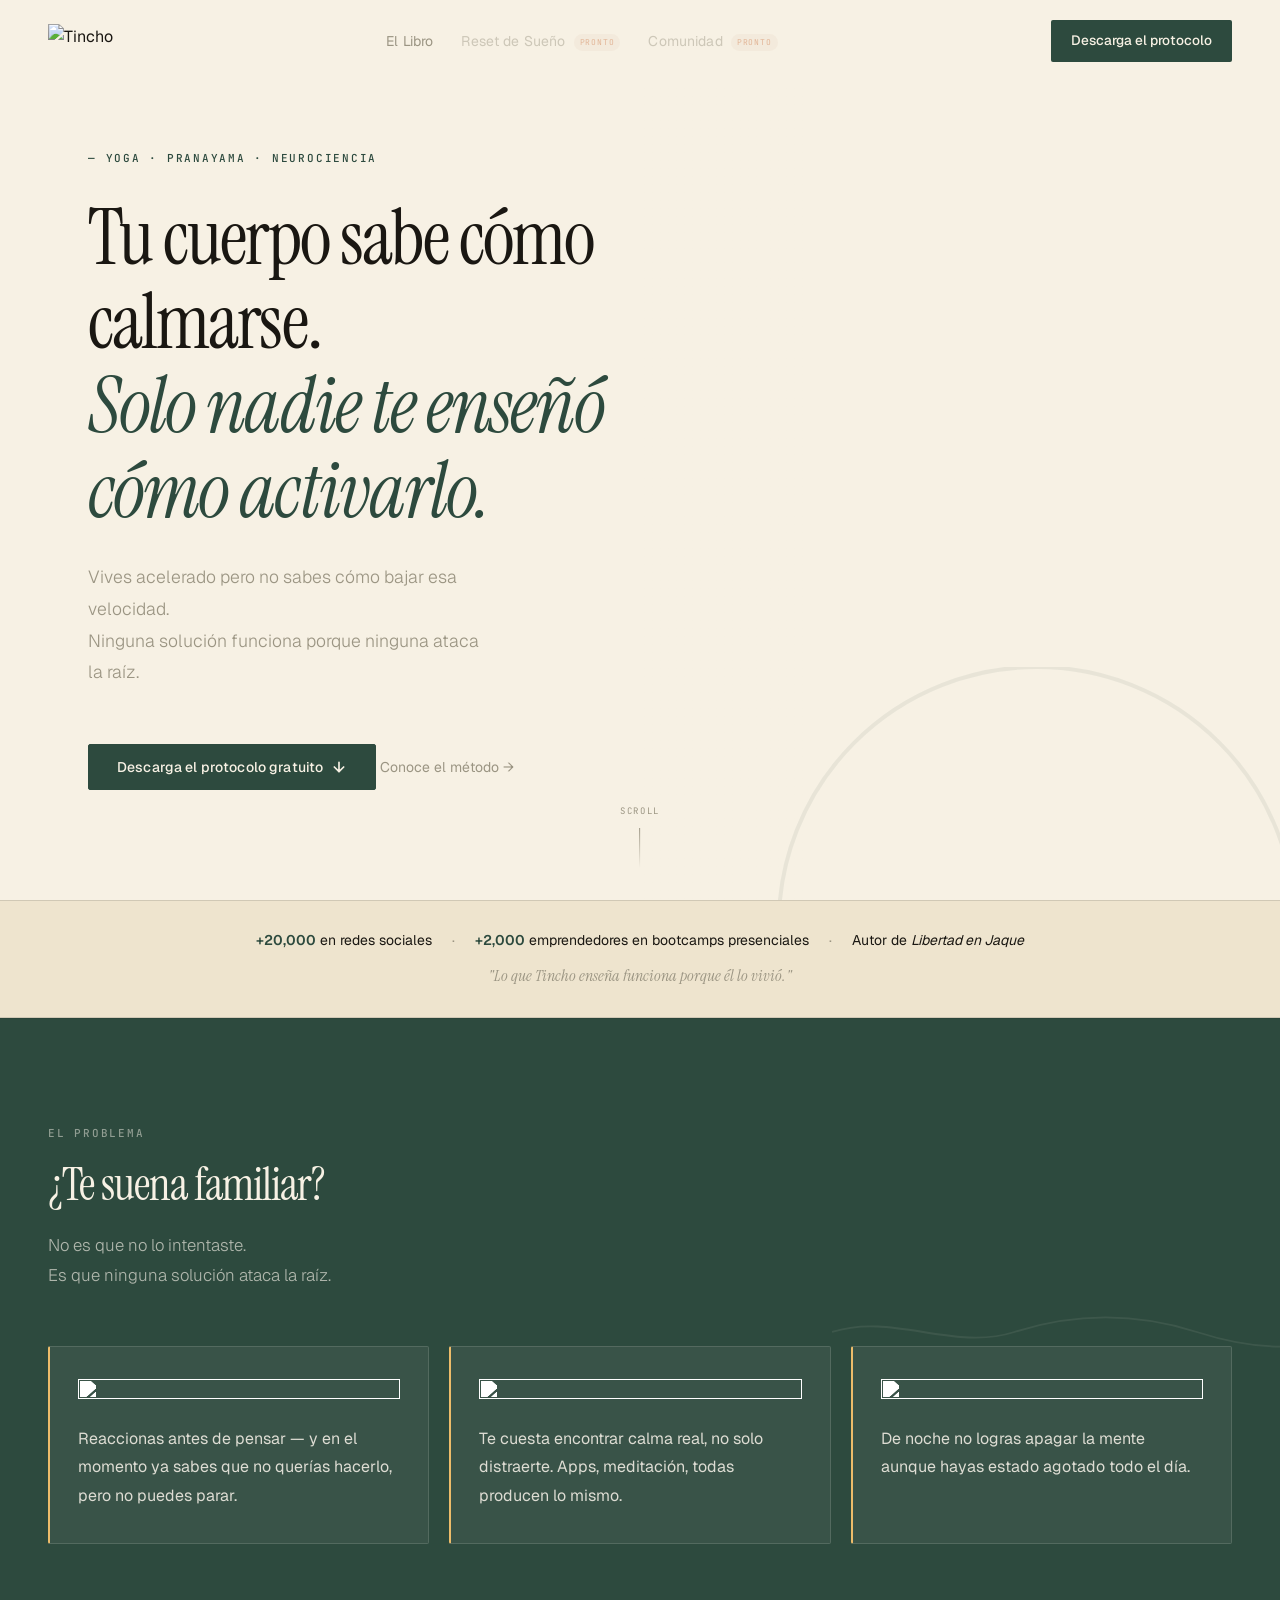
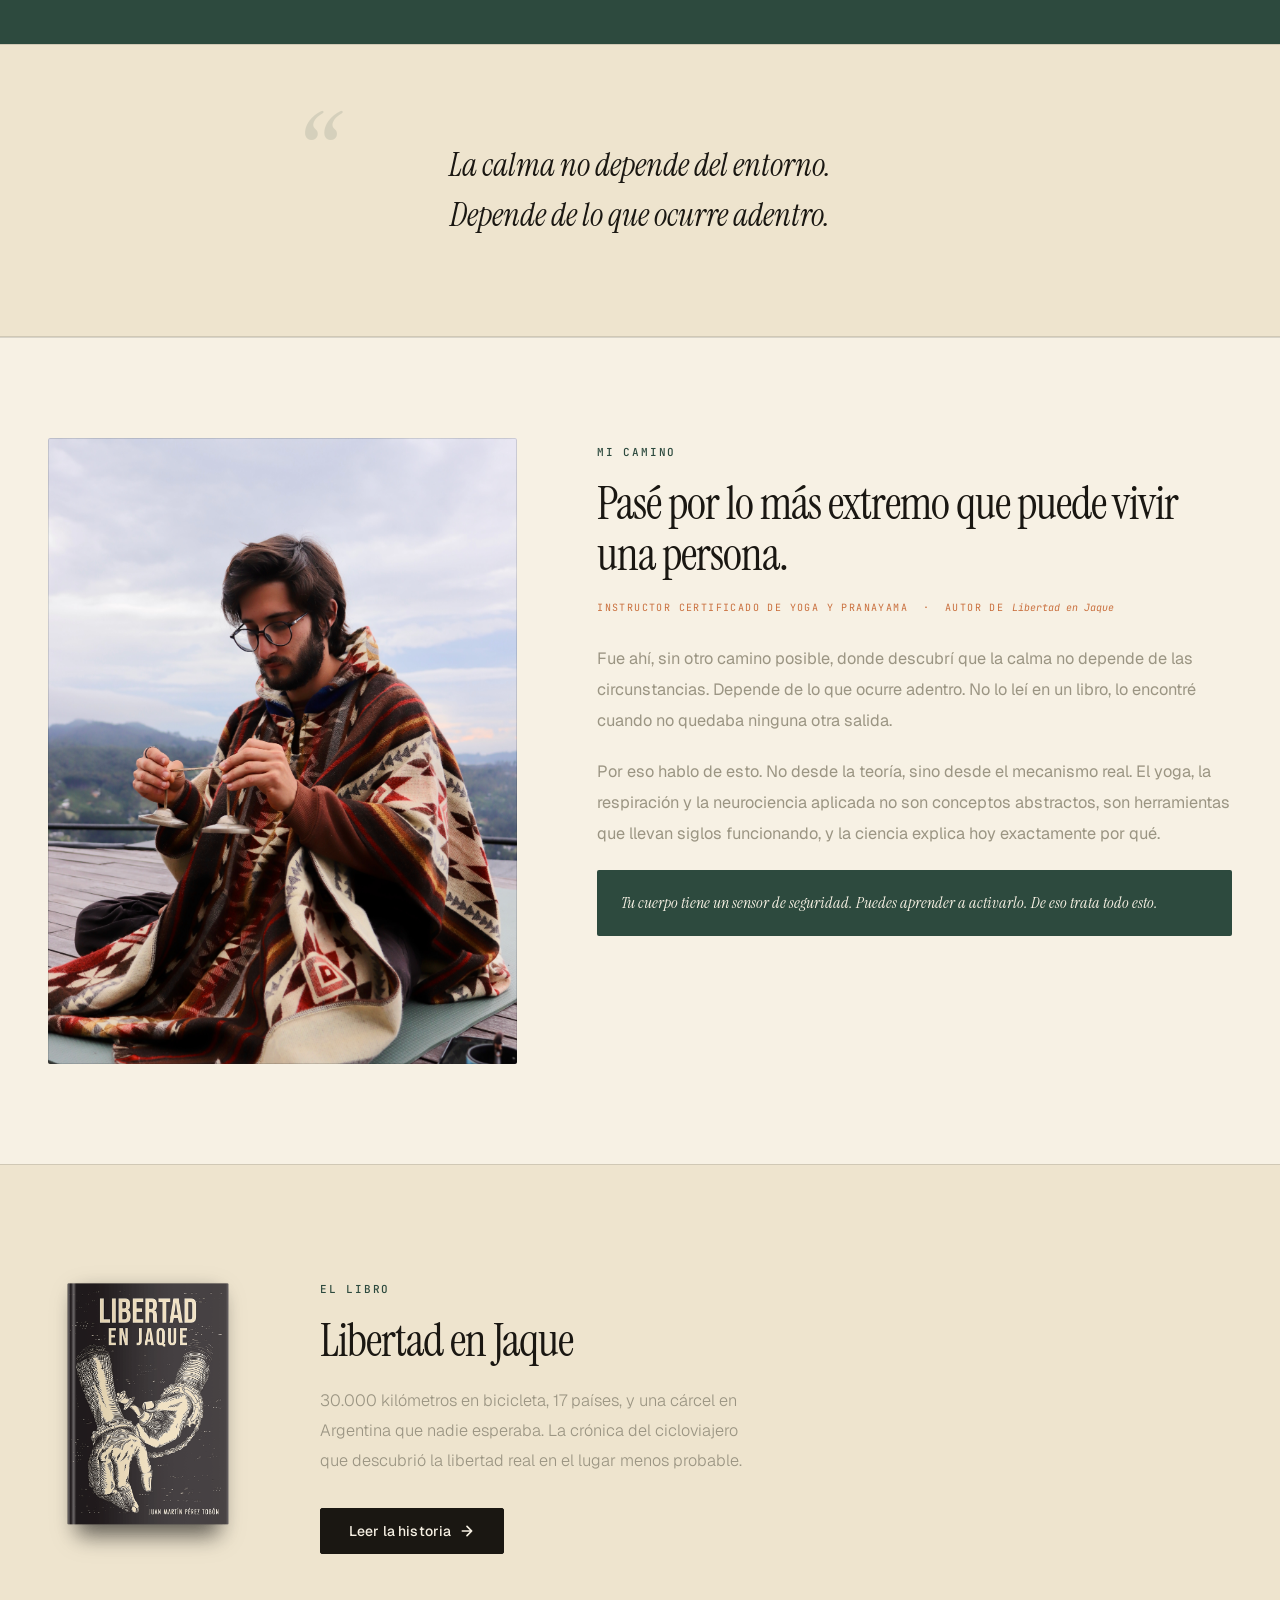
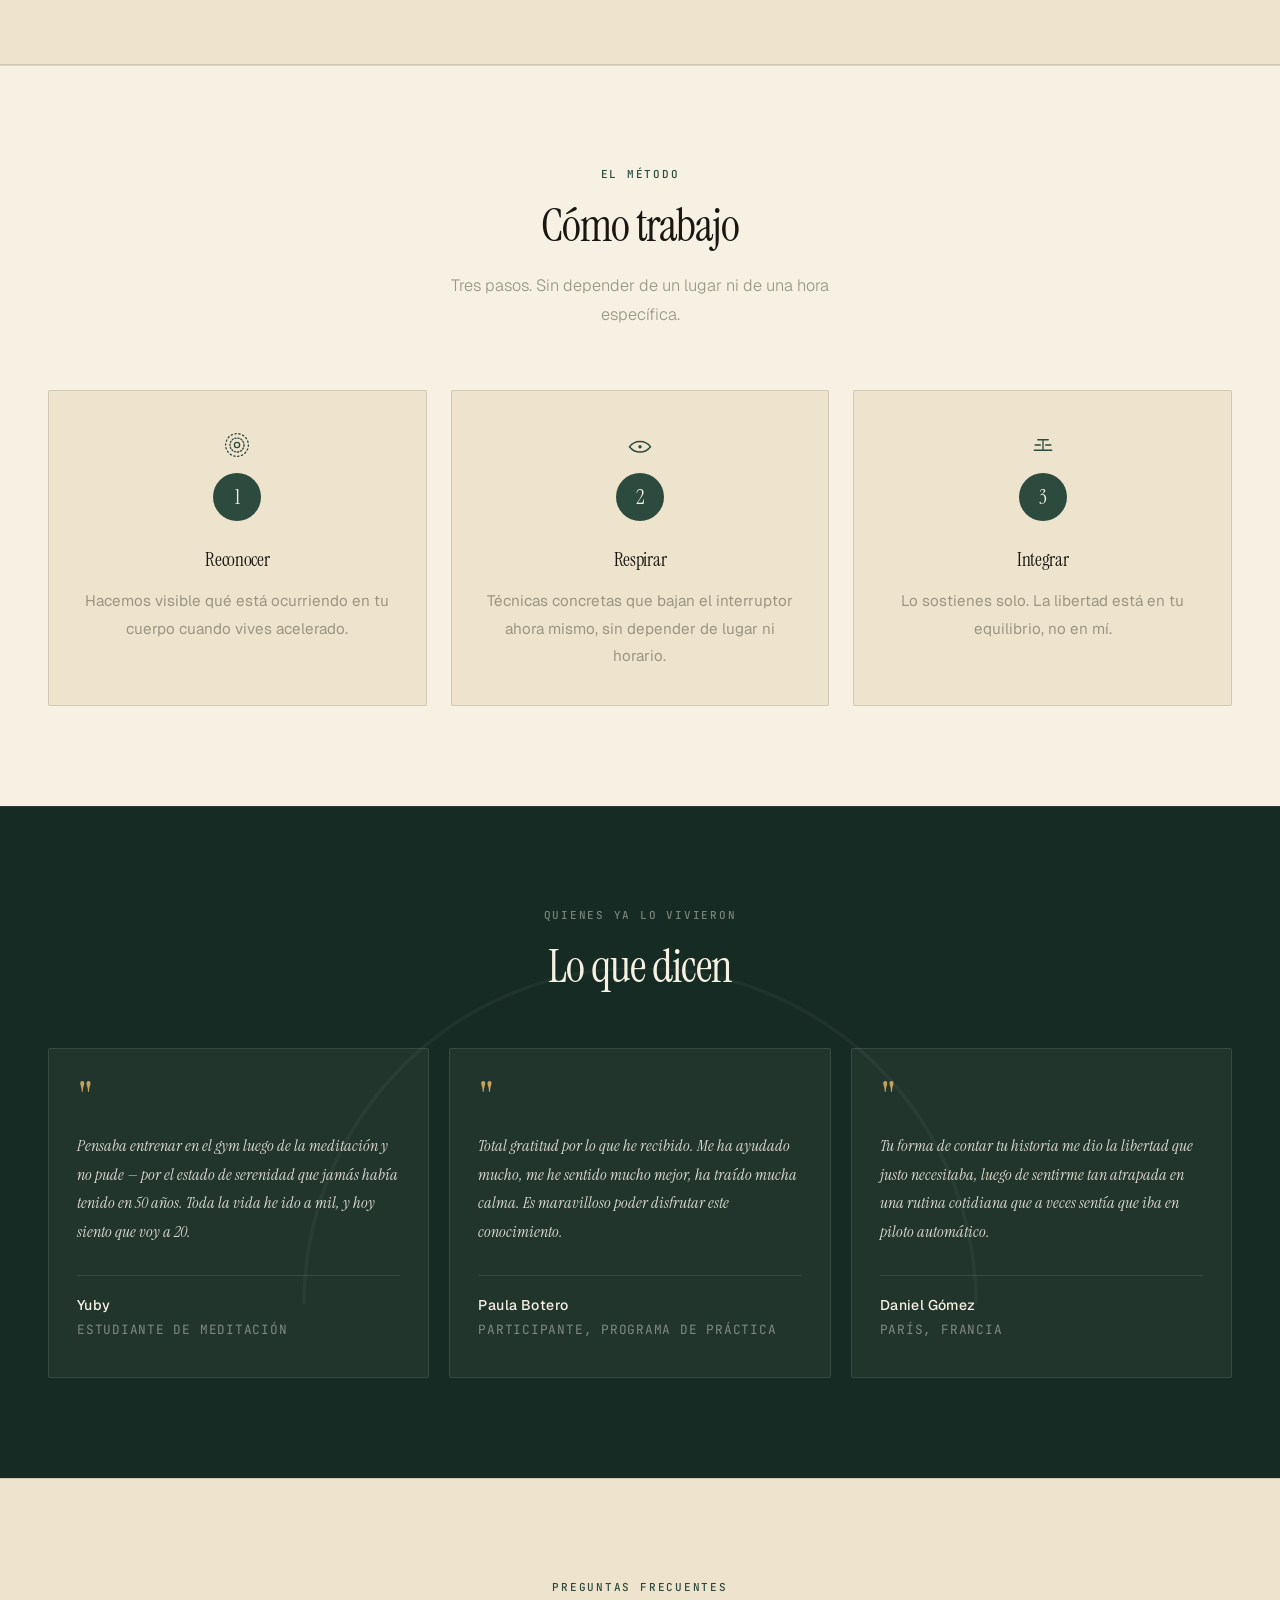
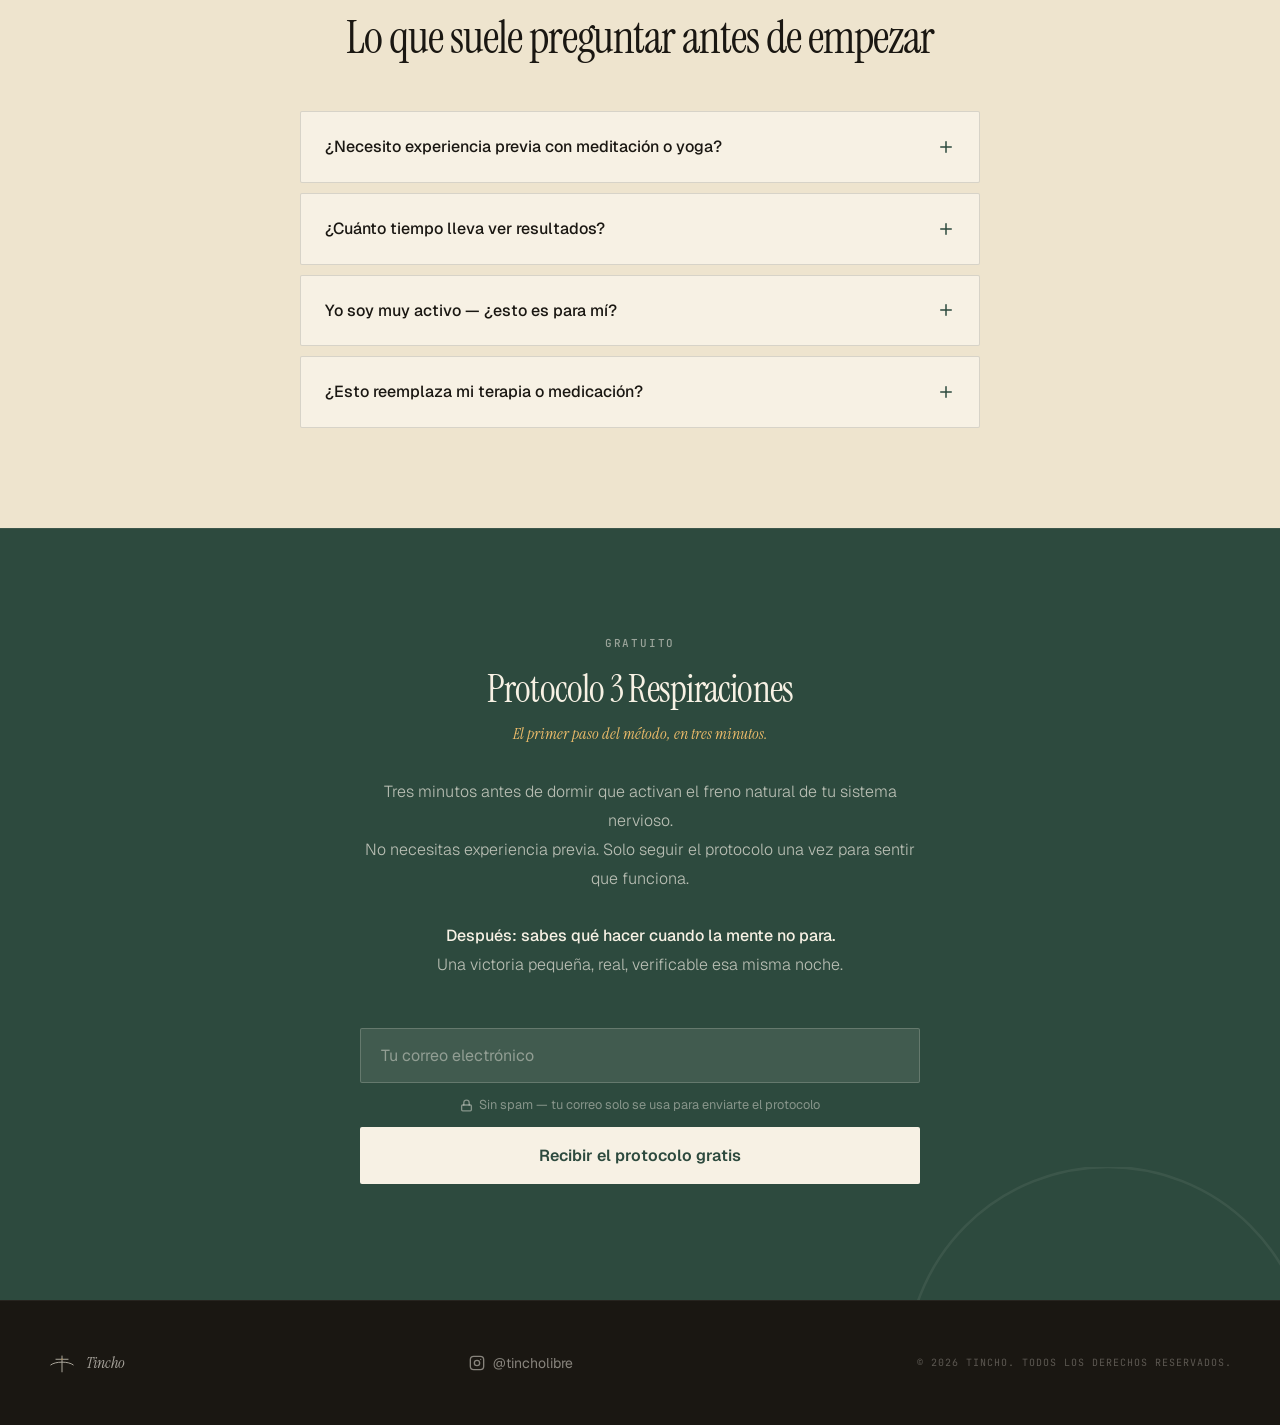
==== commit a28674b5: "feat: problema — iconos del brandkit reemplazan SVGs inline" ====
--- a/index.html
+++ b/index.html
@@ -486,6 +486,12 @@
             margin-bottom: 18px;
         }
         .card-icon svg { width: 28px; height: 28px; display: block; }
+        .card-icon img {
+            width: 100%;
+            height: 100%;
+            object-fit: contain;
+            filter: brightness(0) invert(1);
+        }
 
         .step-icon {
             color: var(--lago);
@@ -1255,15 +1261,21 @@
 
         <div class="cards" role="list">
             <div class="card-problem reveal" data-delay="1" role="listitem">
-                <div class="card-icon" aria-hidden="true"><svg viewBox="0 0 32 32" fill="none" stroke="currentColor" stroke-width="1.5" stroke-linecap="round" stroke-linejoin="round"><path d="M3 16 C 8 10, 12 22, 16 16 S 24 10, 29 16"/></svg></div>
+                <div class="card-icon" aria-hidden="true">
+                    <img src="Brandkit ASSETS/assets/icons/icon-wave.svg" alt="">
+                </div>
                 <p>Reaccionas antes de pensar — y en el momento ya sabes que no querías hacerlo, pero no puedes parar.</p>
             </div>
             <div class="card-problem reveal" data-delay="2" role="listitem">
-                <div class="card-icon" aria-hidden="true"><svg viewBox="0 0 32 32" fill="none" stroke="currentColor" stroke-width="1.5" stroke-linecap="round" stroke-linejoin="round"><circle cx="16" cy="16" r="12"/><path d="M10 16 L22 16"/></svg></div>
+                <div class="card-icon" aria-hidden="true">
+                    <img src="Brandkit ASSETS/assets/icons/icon-oasis.svg" alt="">
+                </div>
                 <p>Te cuesta encontrar calma real, no solo distraerte. Apps, meditación, todas producen lo mismo.</p>
             </div>
             <div class="card-problem reveal" data-delay="3" role="listitem">
-                <div class="card-icon" aria-hidden="true"><svg viewBox="0 0 32 32" fill="none" stroke="currentColor" stroke-width="1.5" stroke-linecap="round" stroke-linejoin="round"><path d="M6 6 C 12 10, 12 14, 16 16 C 20 18, 20 22, 26 26"/><circle cx="6" cy="6" r="1.5"/><circle cx="26" cy="26" r="1.5"/></svg></div>
+                <div class="card-icon" aria-hidden="true">
+                    <img src="Brandkit ASSETS/assets/icons/icon-silence.svg" alt="">
+                </div>
                 <p>De noche no logras apagar la mente aunque hayas estado agotado todo el día.</p>
             </div>
         </div>
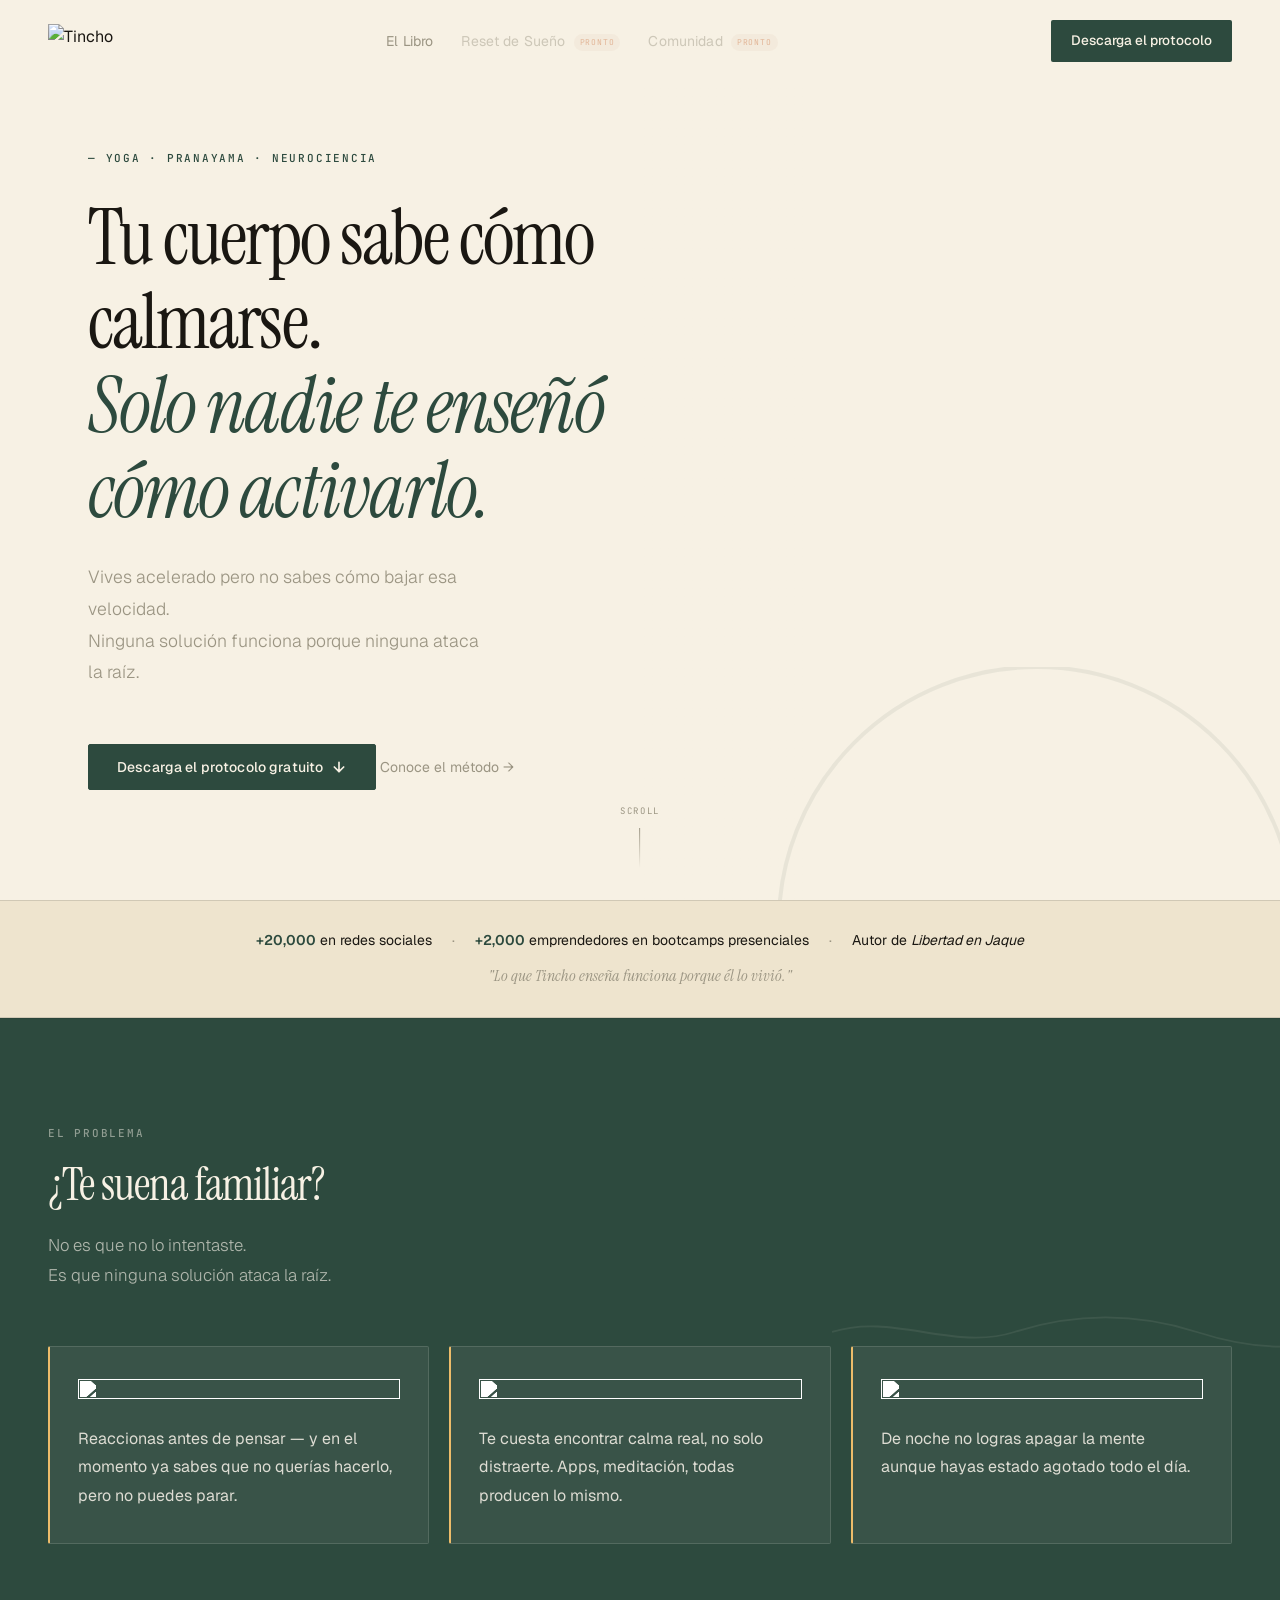
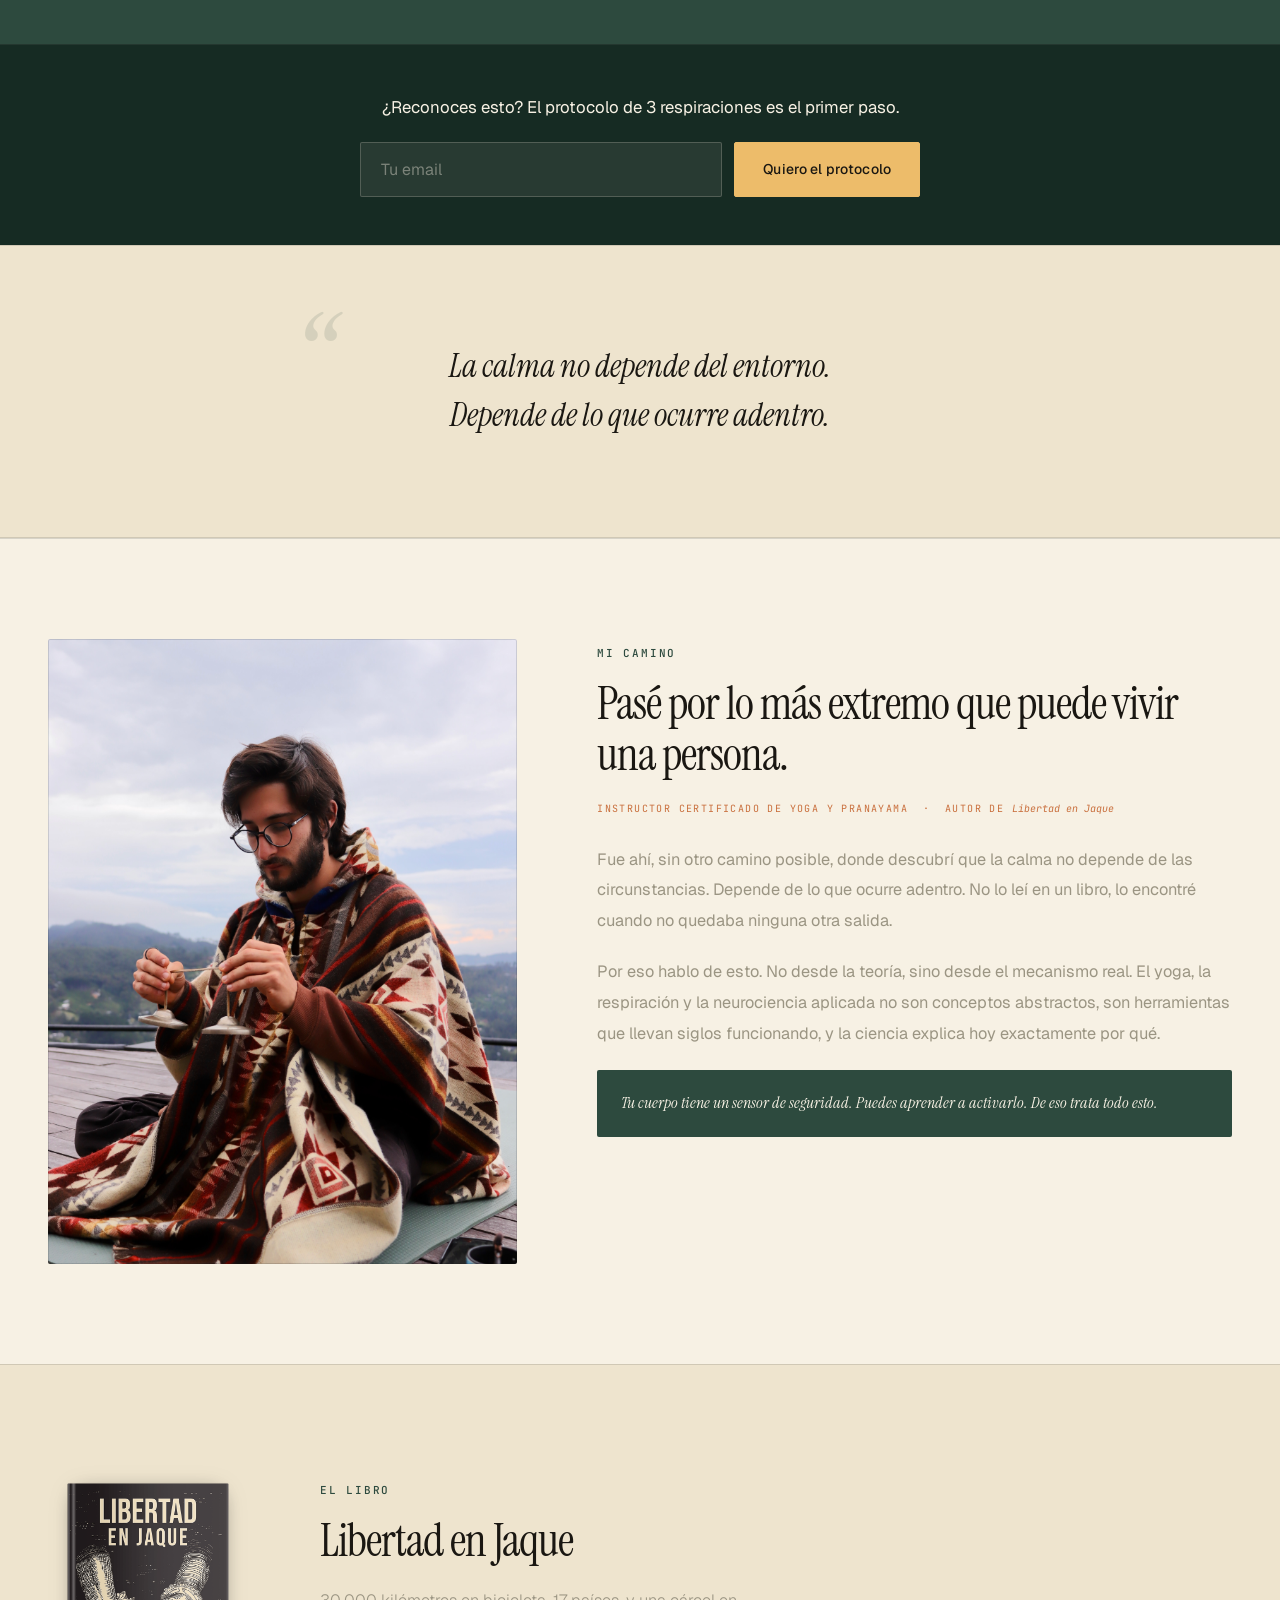
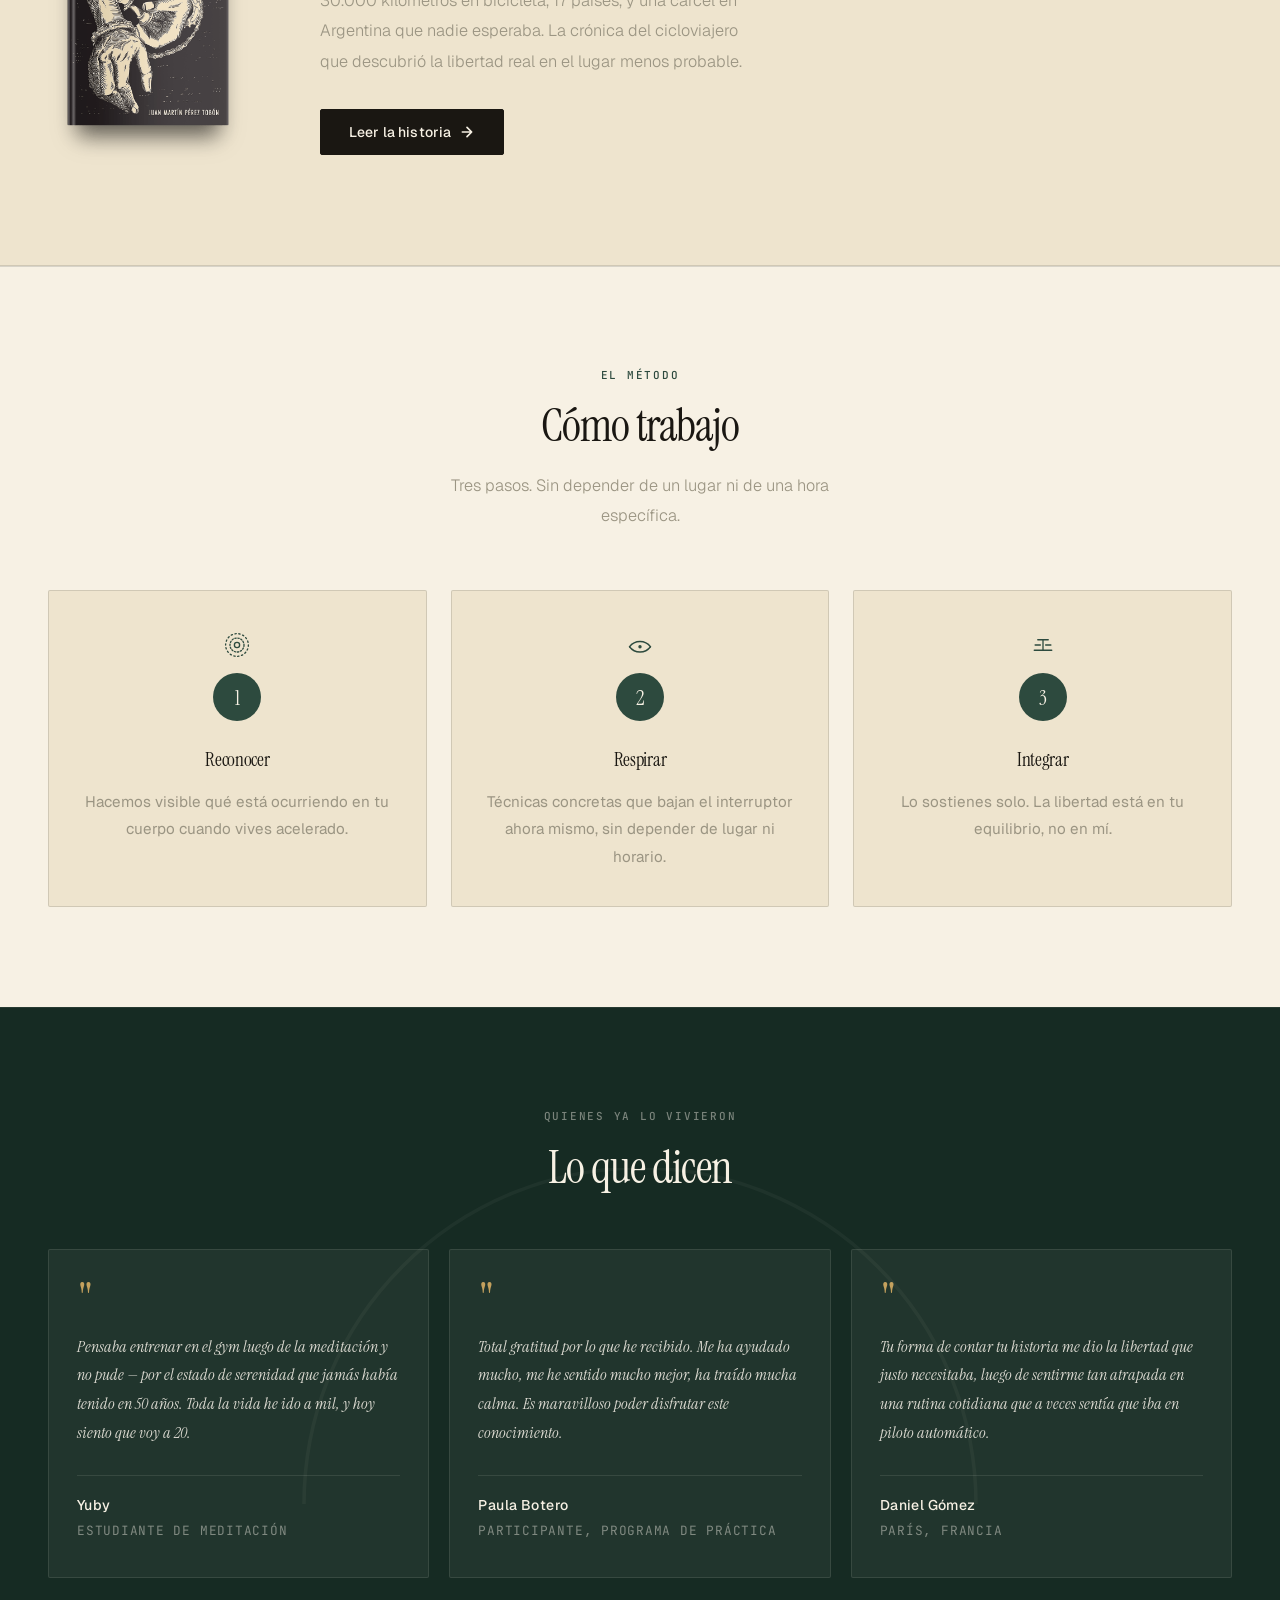
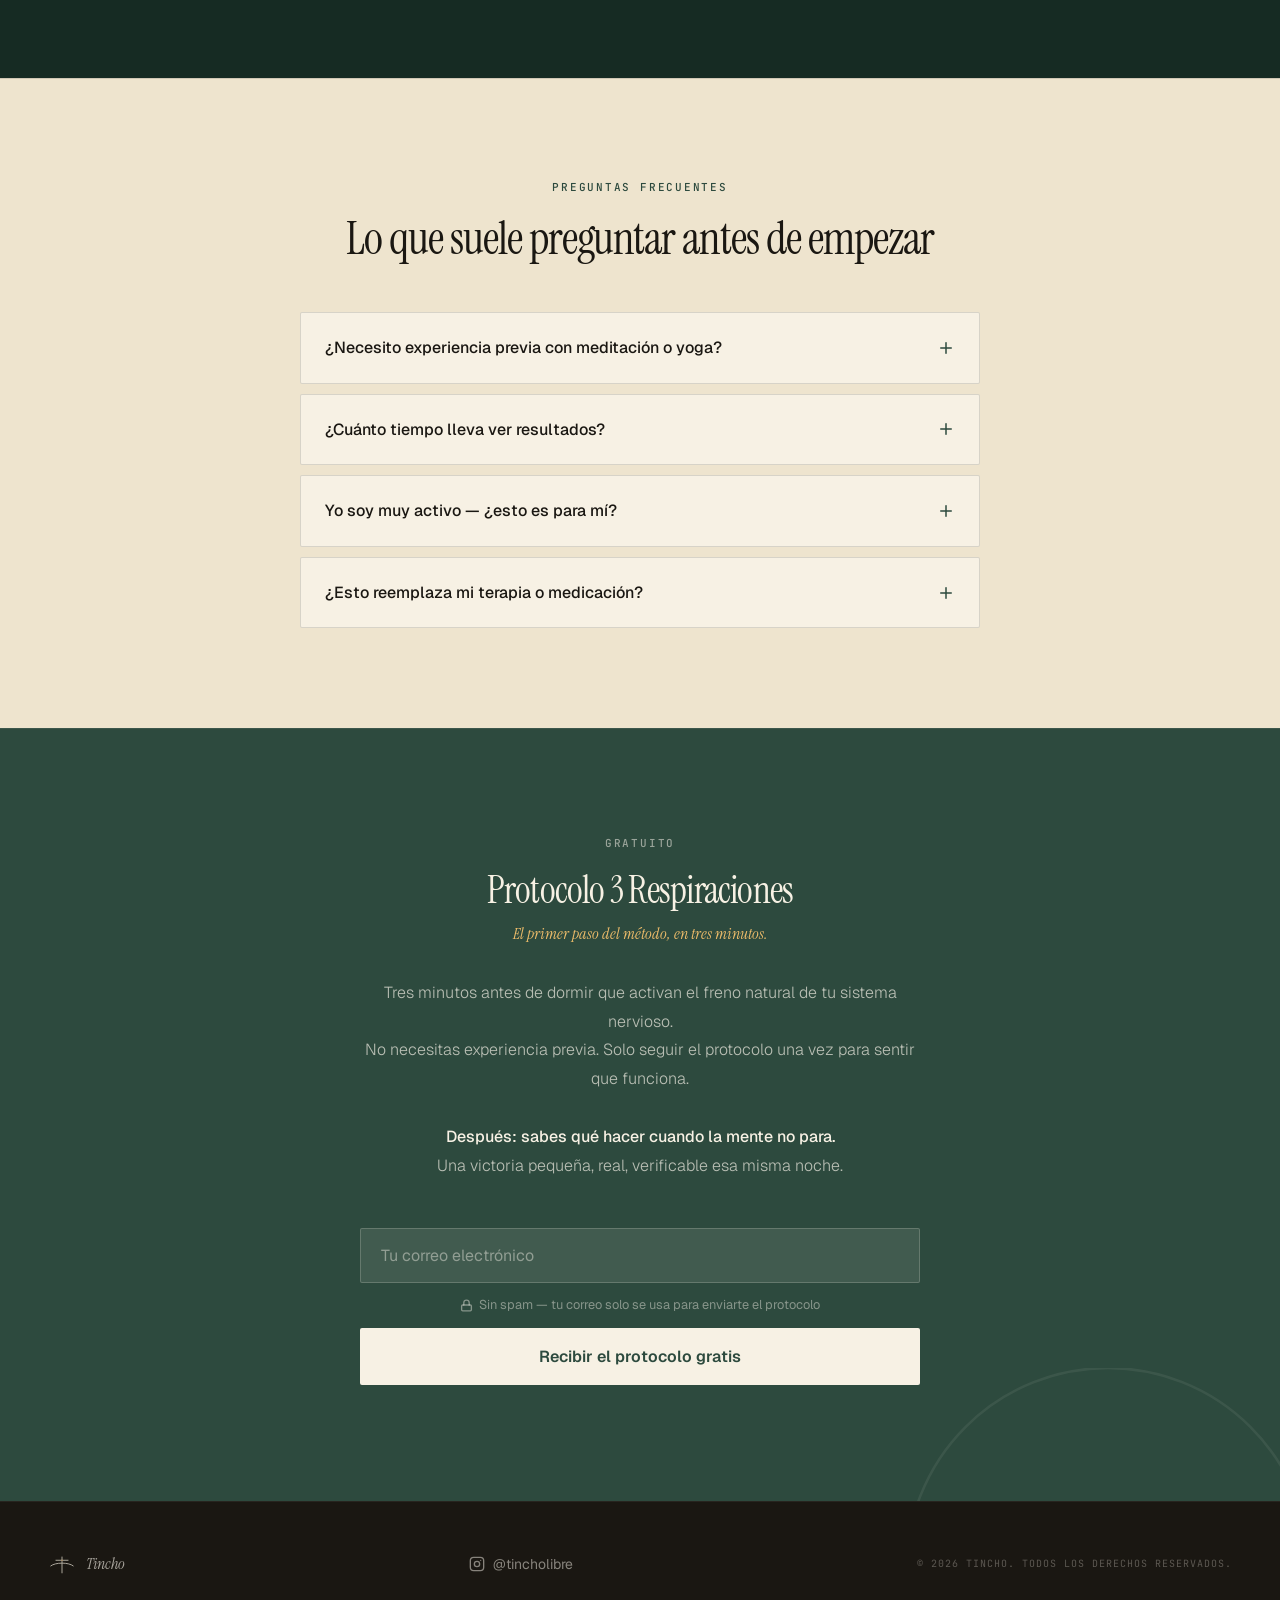
==== commit ea52cf2e: "feat: segunda captura CRO entre sección Problema y Mi Camino" ====
--- a/index.html
+++ b/index.html
@@ -498,6 +498,54 @@
             margin-bottom: 14px;
         }
         .step-icon svg { width: 28px; height: 28px; display: block; margin: 0 auto; }
+
+        /* ─── MINI CAPTURE ────────────────────────────── */
+        .mini-capture {
+            background: var(--lago-prof);
+            padding: 48px 48px;
+            border-top: 1px solid rgba(247,241,228,0.06);
+        }
+
+        .mini-capture-inner {
+            max-width: 560px;
+            margin: 0 auto;
+            display: flex;
+            flex-direction: column;
+            align-items: center;
+            gap: 20px;
+            text-align: center;
+        }
+
+        .mini-capture-hook {
+            font-size: 1.05rem;
+            color: var(--papel);
+            line-height: 1.7;
+            margin: 0;
+        }
+
+        .mini-capture-form {
+            display: flex;
+            gap: 12px;
+            width: 100%;
+            flex-wrap: wrap;
+            justify-content: center;
+        }
+
+        .mini-capture-form .form-input {
+            flex: 1;
+            min-width: 200px;
+            background: rgba(247,241,228,0.08);
+            border-color: rgba(247,241,228,0.2);
+            color: var(--papel);
+        }
+
+        .mini-capture-form .form-input::placeholder { color: rgba(247,241,228,0.4); }
+
+        @media (max-width: 768px) {
+            .mini-capture { padding: 40px 24px; }
+            .mini-capture-form { flex-direction: column; }
+            .mini-capture-form .form-input { min-width: 0; width: 100%; }
+        }
 
         /* ─── TRANSICIÓN ──────────────────────────────── */
         .transicion {
@@ -1285,6 +1333,33 @@
 
 
 <!-- ═══════════════════════════════════════════════
+     MINI CAPTURE — CRO
+════════════════════════════════════════════════ -->
+<div class="mini-capture">
+    <div class="mini-capture-inner">
+        <p class="mini-capture-hook">
+            ¿Reconoces esto? El protocolo de 3 respiraciones es el primer paso.
+        </p>
+        <form class="mini-capture-form" id="form-mini" novalidate>
+            <label for="email-mini" class="sr-only">Tu email</label>
+            <input
+                type="email"
+                id="email-mini"
+                class="form-input"
+                placeholder="Tu email"
+                required
+                autocomplete="email"
+                aria-required="true"
+            >
+            <button type="submit" class="bk-btn bk-btn-amanecer" id="form-mini-btn">
+                Quiero el protocolo
+            </button>
+        </form>
+    </div>
+</div>
+
+
+<!-- ═══════════════════════════════════════════════
      TRANSICIÓN
 ════════════════════════════════════════════════ -->
 <div class="transicion" role="separator" aria-label="Cita">
@@ -1648,6 +1723,21 @@
         btn.disabled = true;
         btn.textContent = '¡Listo! Revisa tu correo.';
     });
+
+    /* ── Mini form ───────────────────────────────── */
+    document.getElementById('form-mini').addEventListener('submit', function(e) {
+        e.preventDefault();
+        const input = this.querySelector('.form-input');
+        const btn   = document.getElementById('form-mini-btn');
+
+        if (!input.value || !input.validity.valid) {
+            input.focus();
+            return;
+        }
+
+        btn.disabled = true;
+        btn.textContent = '¡Listo! Revisa tu correo.';
+    });
 </script>
 
 </body>
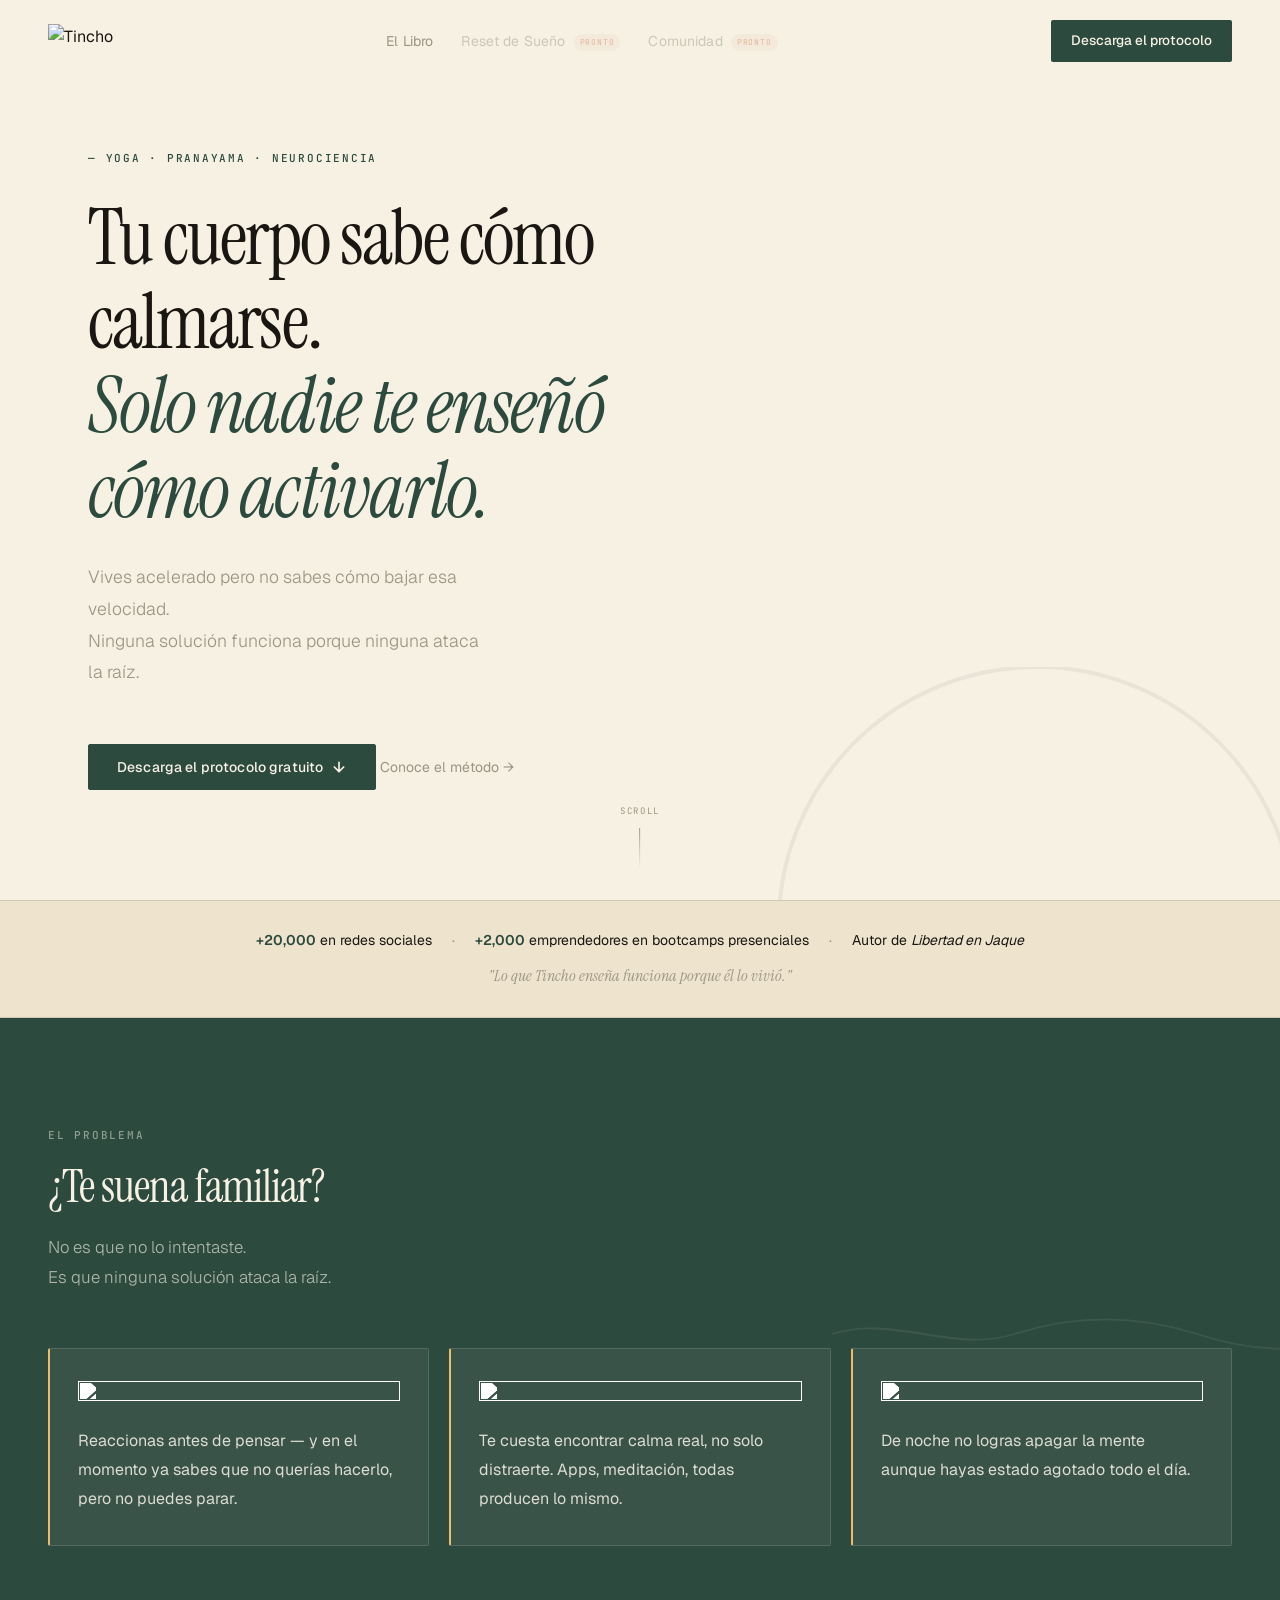
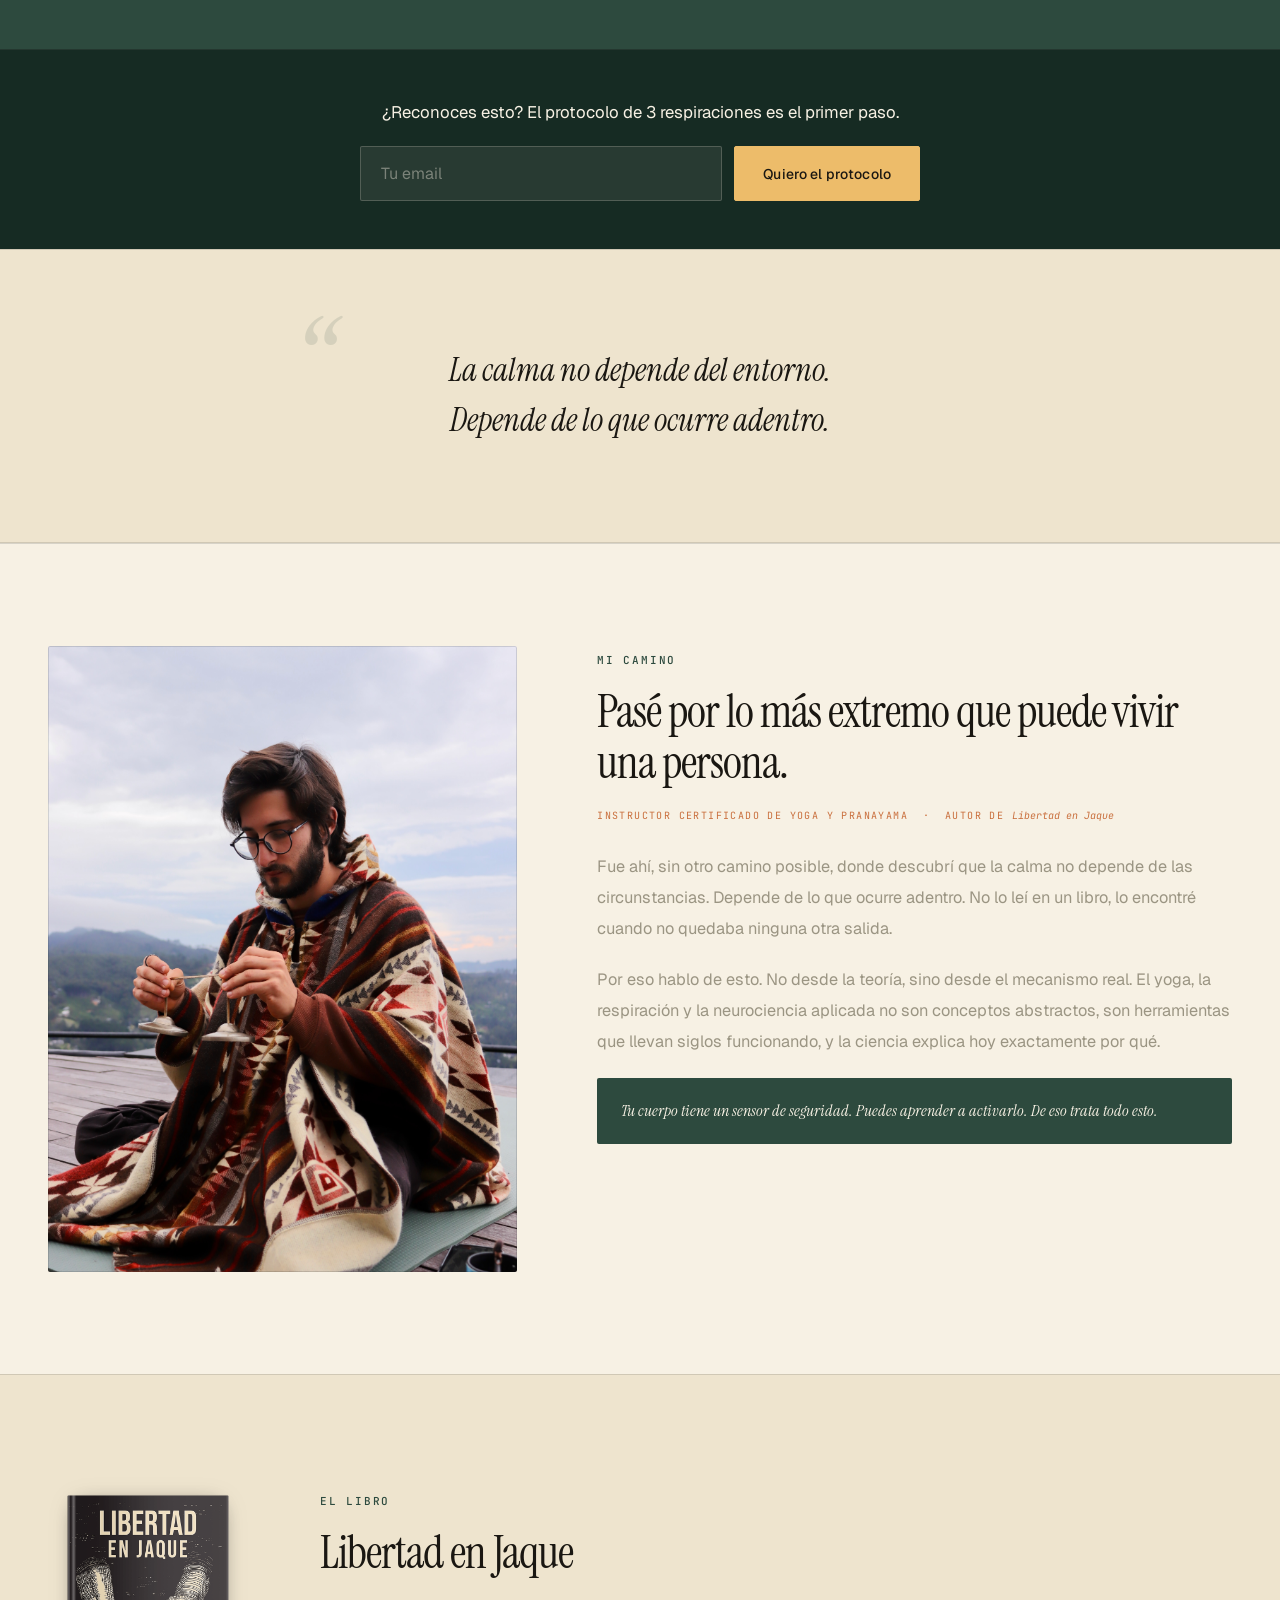
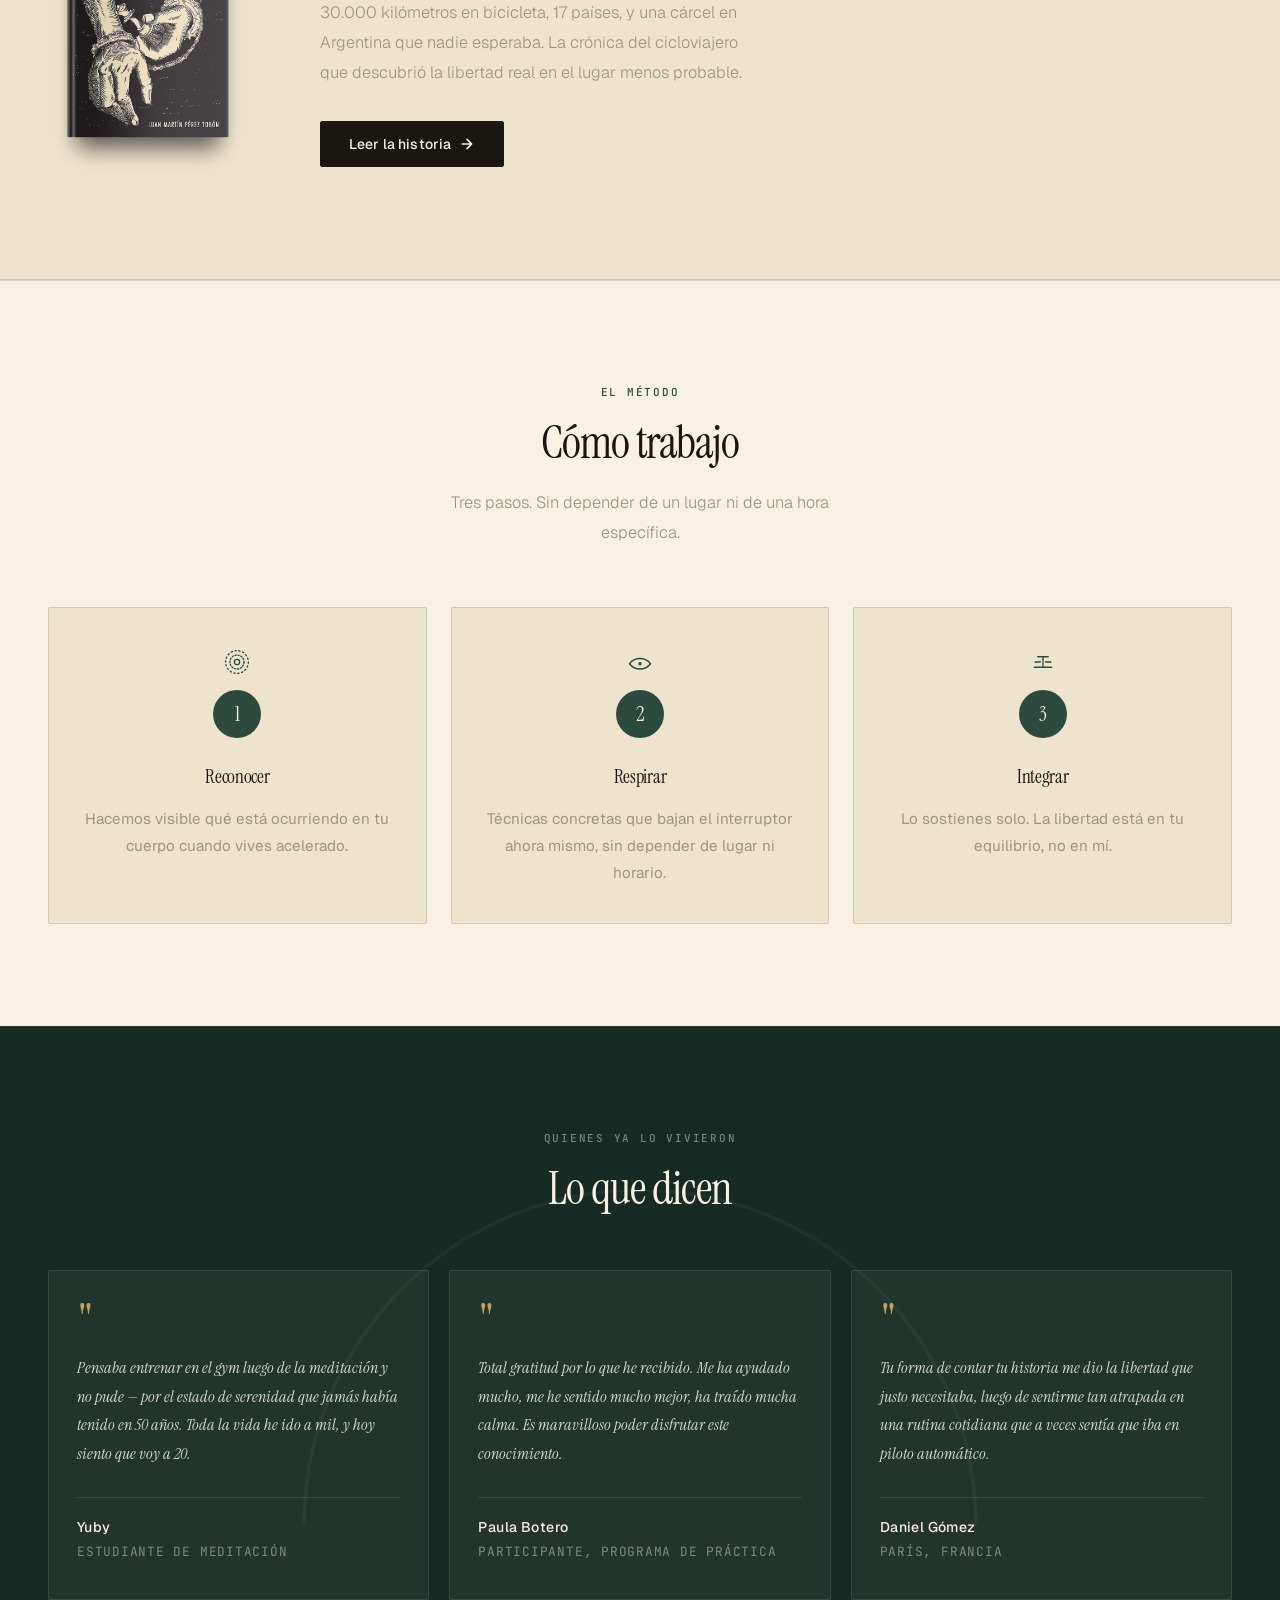
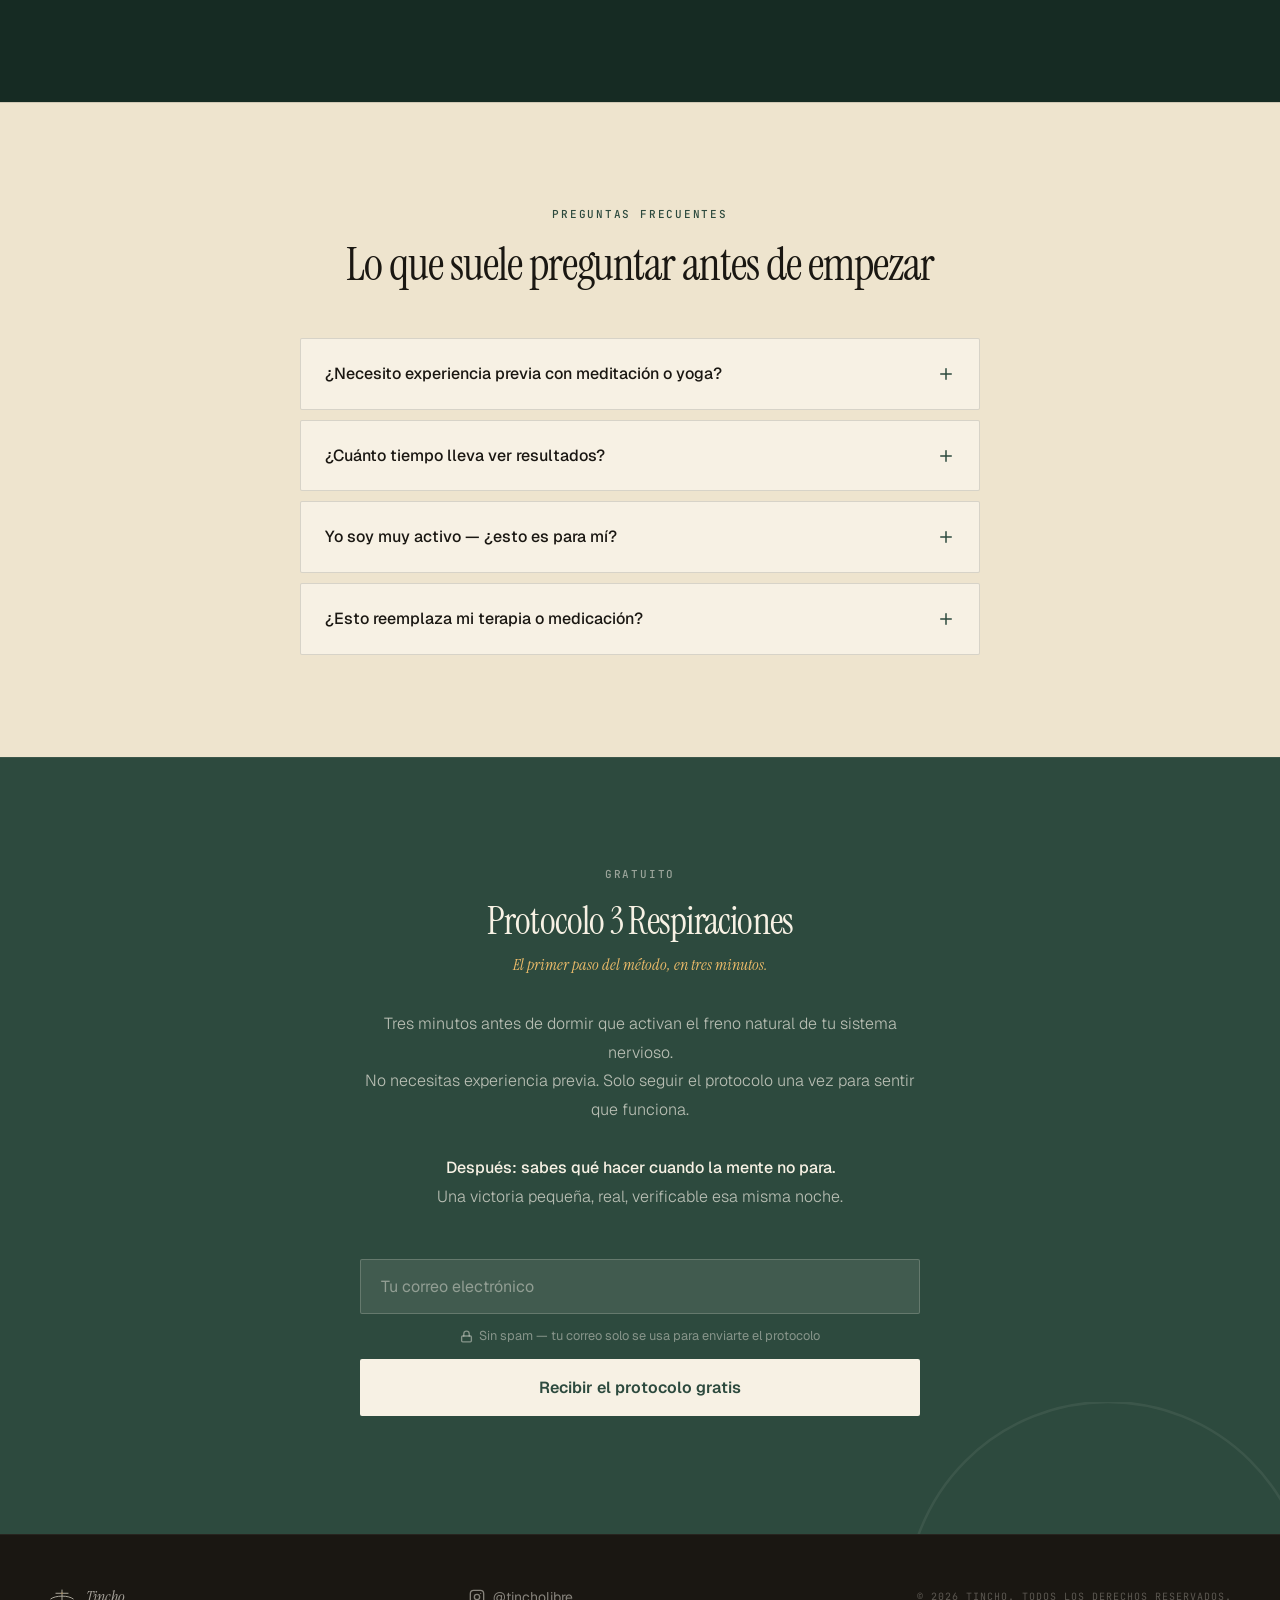
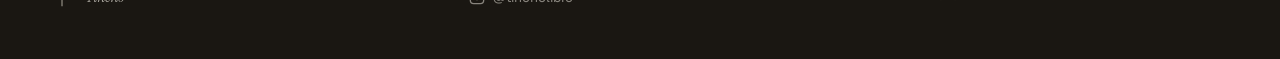
==== commit 8ed112ba: "feat: wave separators + espaciado responsivo de secciones" ====
--- a/index.html
+++ b/index.html
@@ -391,7 +391,7 @@
         }
 
         /* ─── SECTIONS BASE ───────────────────────────── */
-        .section { padding: 100px 48px; }
+        .section { padding: clamp(64px, 8vw, 120px) 48px; }
 
         .section-inner {
             max-width: 1200px;
@@ -545,6 +545,21 @@
             .mini-capture { padding: 40px 24px; }
             .mini-capture-form { flex-direction: column; }
             .mini-capture-form .form-input { min-width: 0; width: 100%; }
+        }
+
+        /* ─── WAVE SEPARATOR ──────────────────────────── */
+        .wave-sep {
+            overflow: hidden;
+            line-height: 0;
+            padding: 0;
+            opacity: 0.35;
+        }
+
+        .wave-sep img {
+            width: 100%;
+            max-height: 48px;
+            object-fit: cover;
+            display: block;
         }
 
         /* ─── TRANSICIÓN ──────────────────────────────── */
@@ -1121,7 +1136,7 @@
             }
 
             .hero-content    { padding: 120px 24px 88px; }
-            .section         { padding: 72px 24px; }
+            .section         { padding: clamp(64px, 8vw, 120px) 24px; }
             .transicion      { padding: 64px 24px; }
             .footer-inner    { flex-direction: column; align-items: flex-start; }
             footer           { padding: 36px 24px; }
@@ -1290,6 +1305,10 @@
     </div>
 </div>
 
+<!-- Wave separator -->
+<div class="wave-sep" aria-hidden="true">
+    <img src="Brandkit ASSETS/assets/motifs/wave.svg" alt="">
+</div>
 
 <!-- ═══════════════════════════════════════════════
      EL PROBLEMA
@@ -1358,6 +1377,10 @@
     </div>
 </div>
 
+<!-- Wave separator -->
+<div class="wave-sep" aria-hidden="true">
+    <img src="Brandkit ASSETS/assets/motifs/wave.svg" alt="">
+</div>
 
 <!-- ═══════════════════════════════════════════════
      TRANSICIÓN
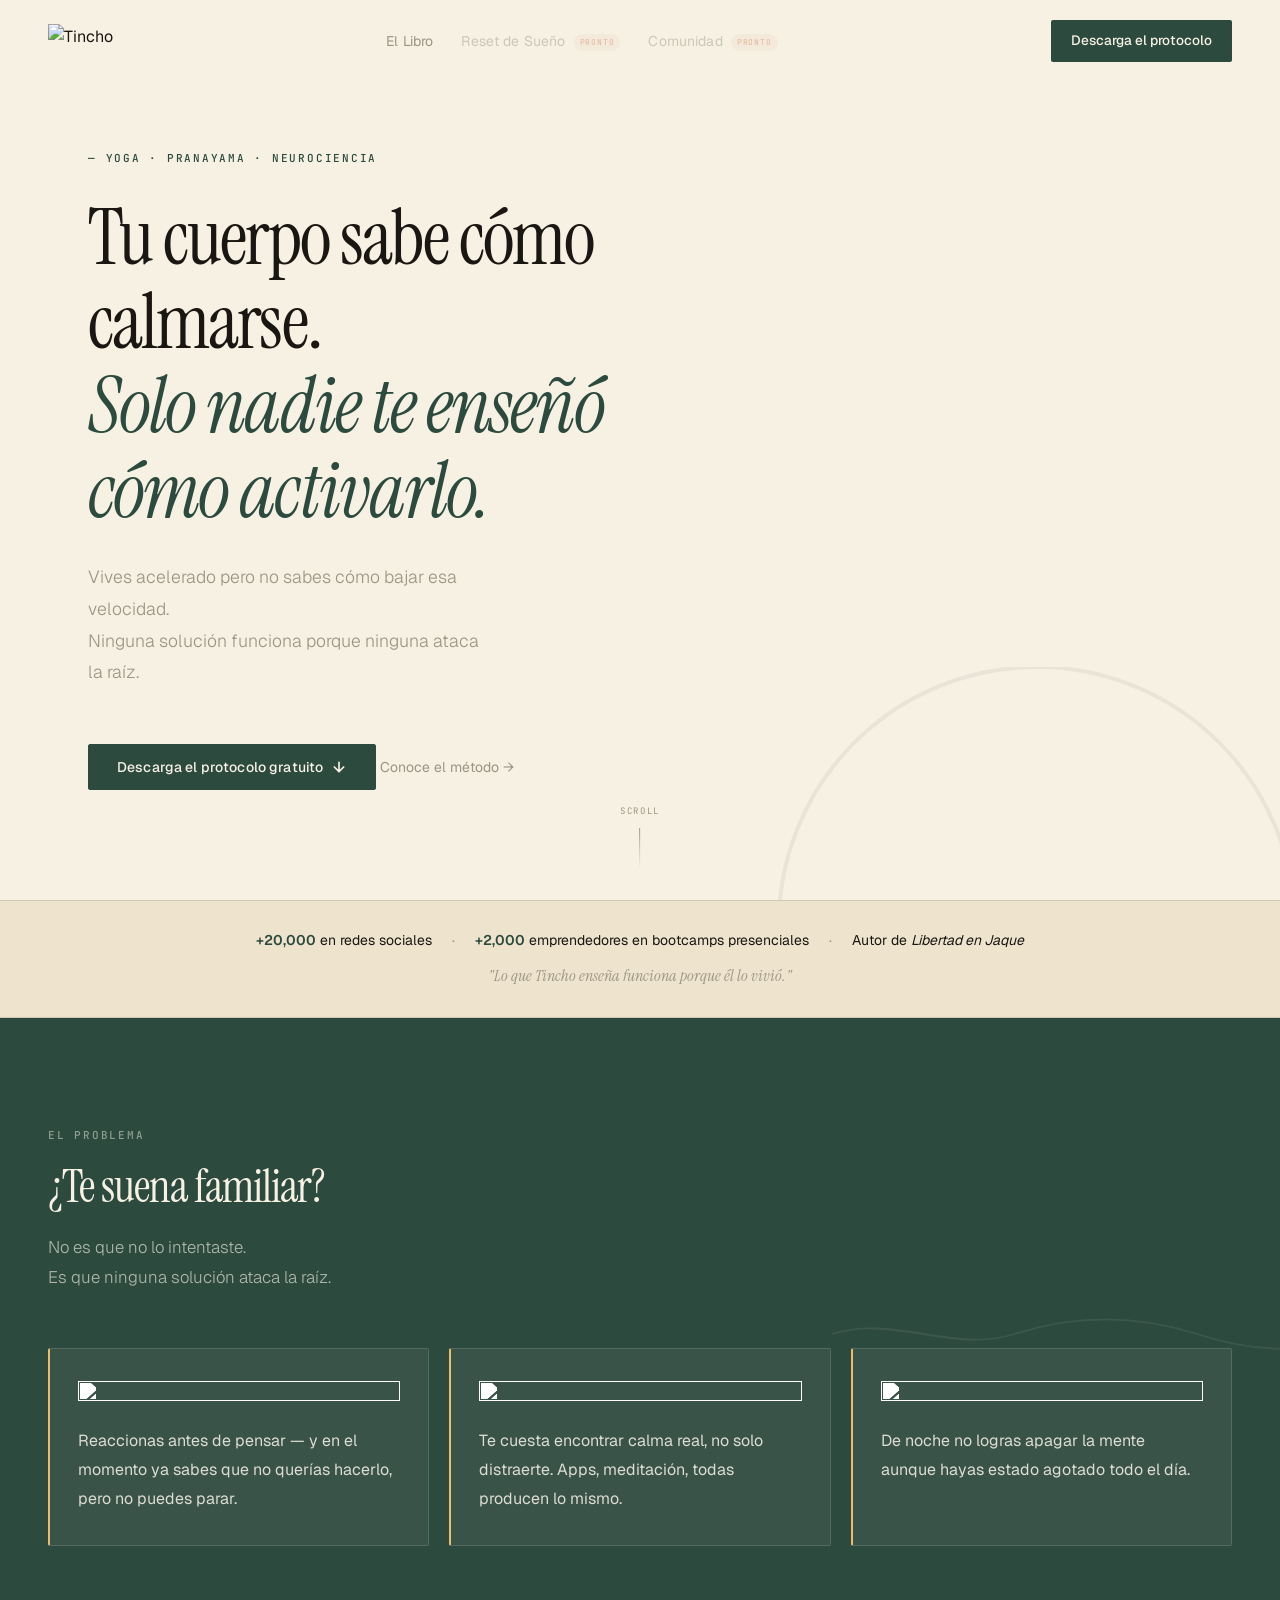
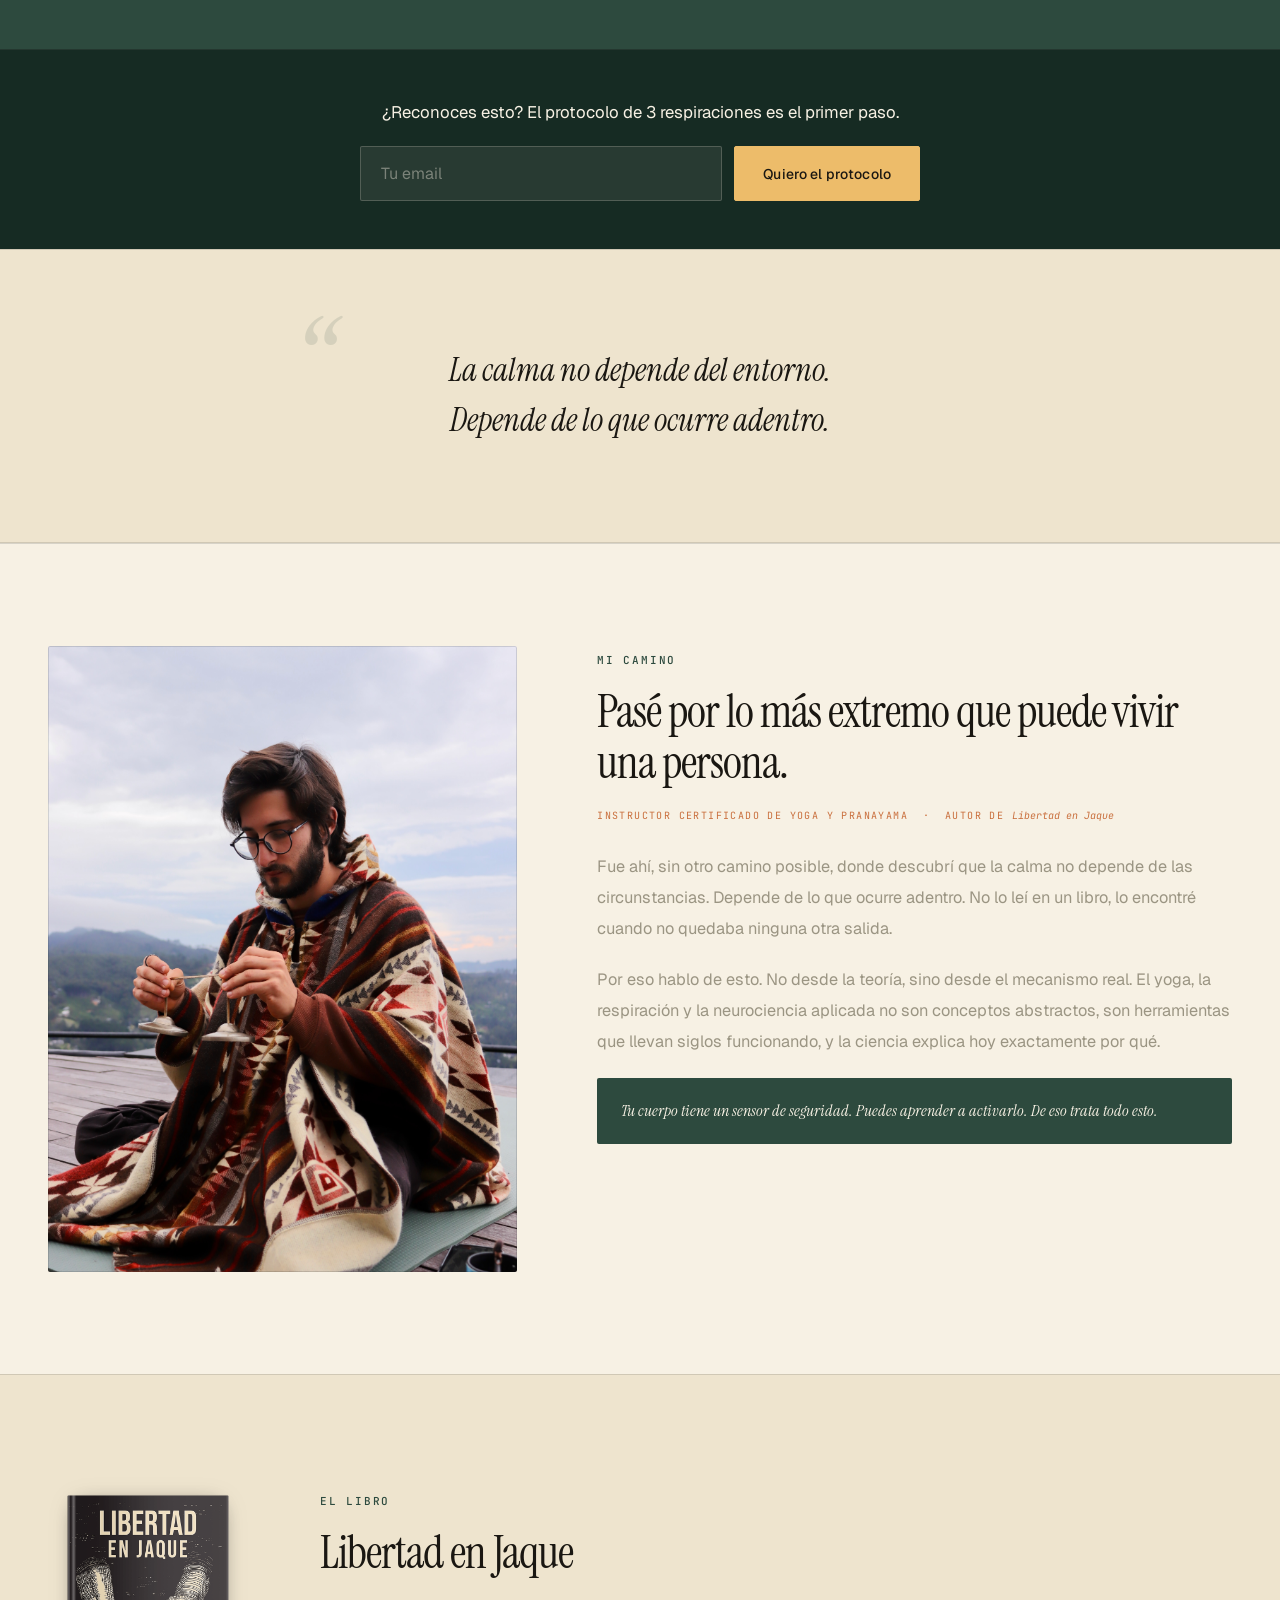
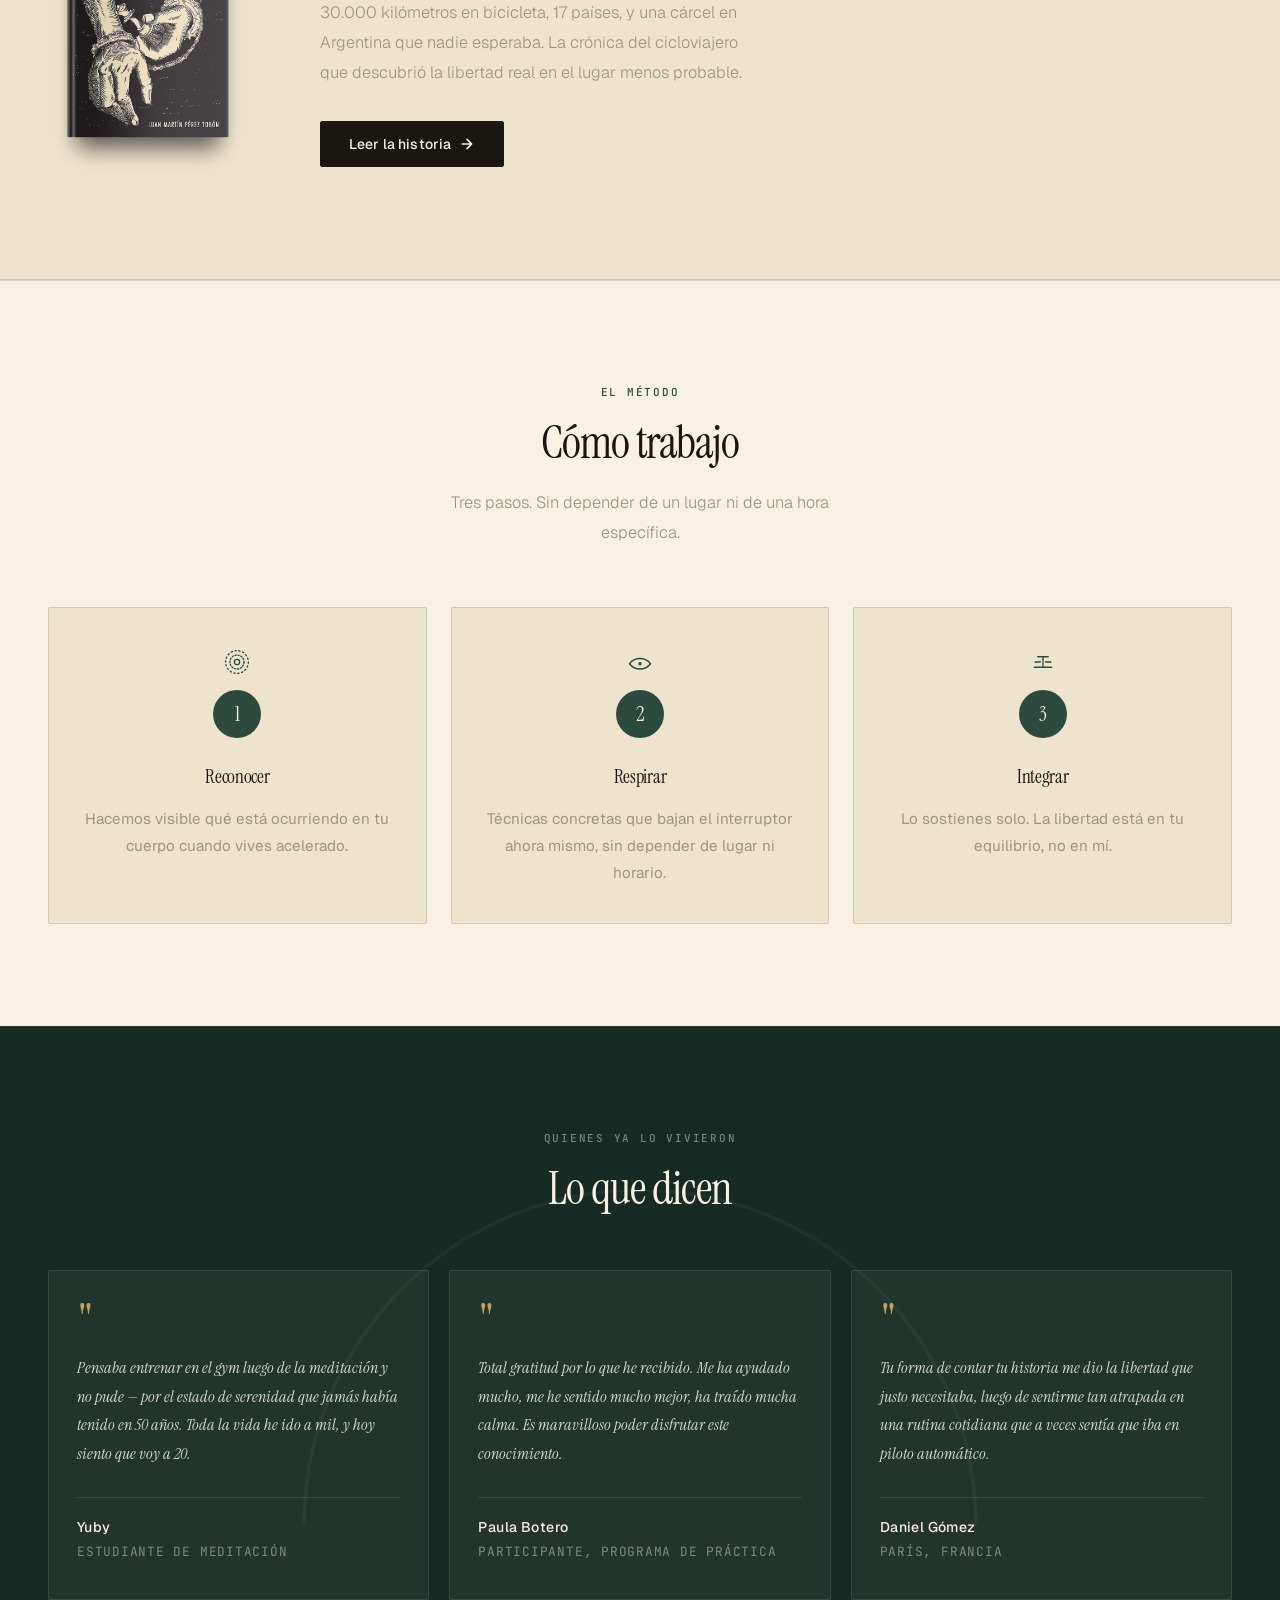
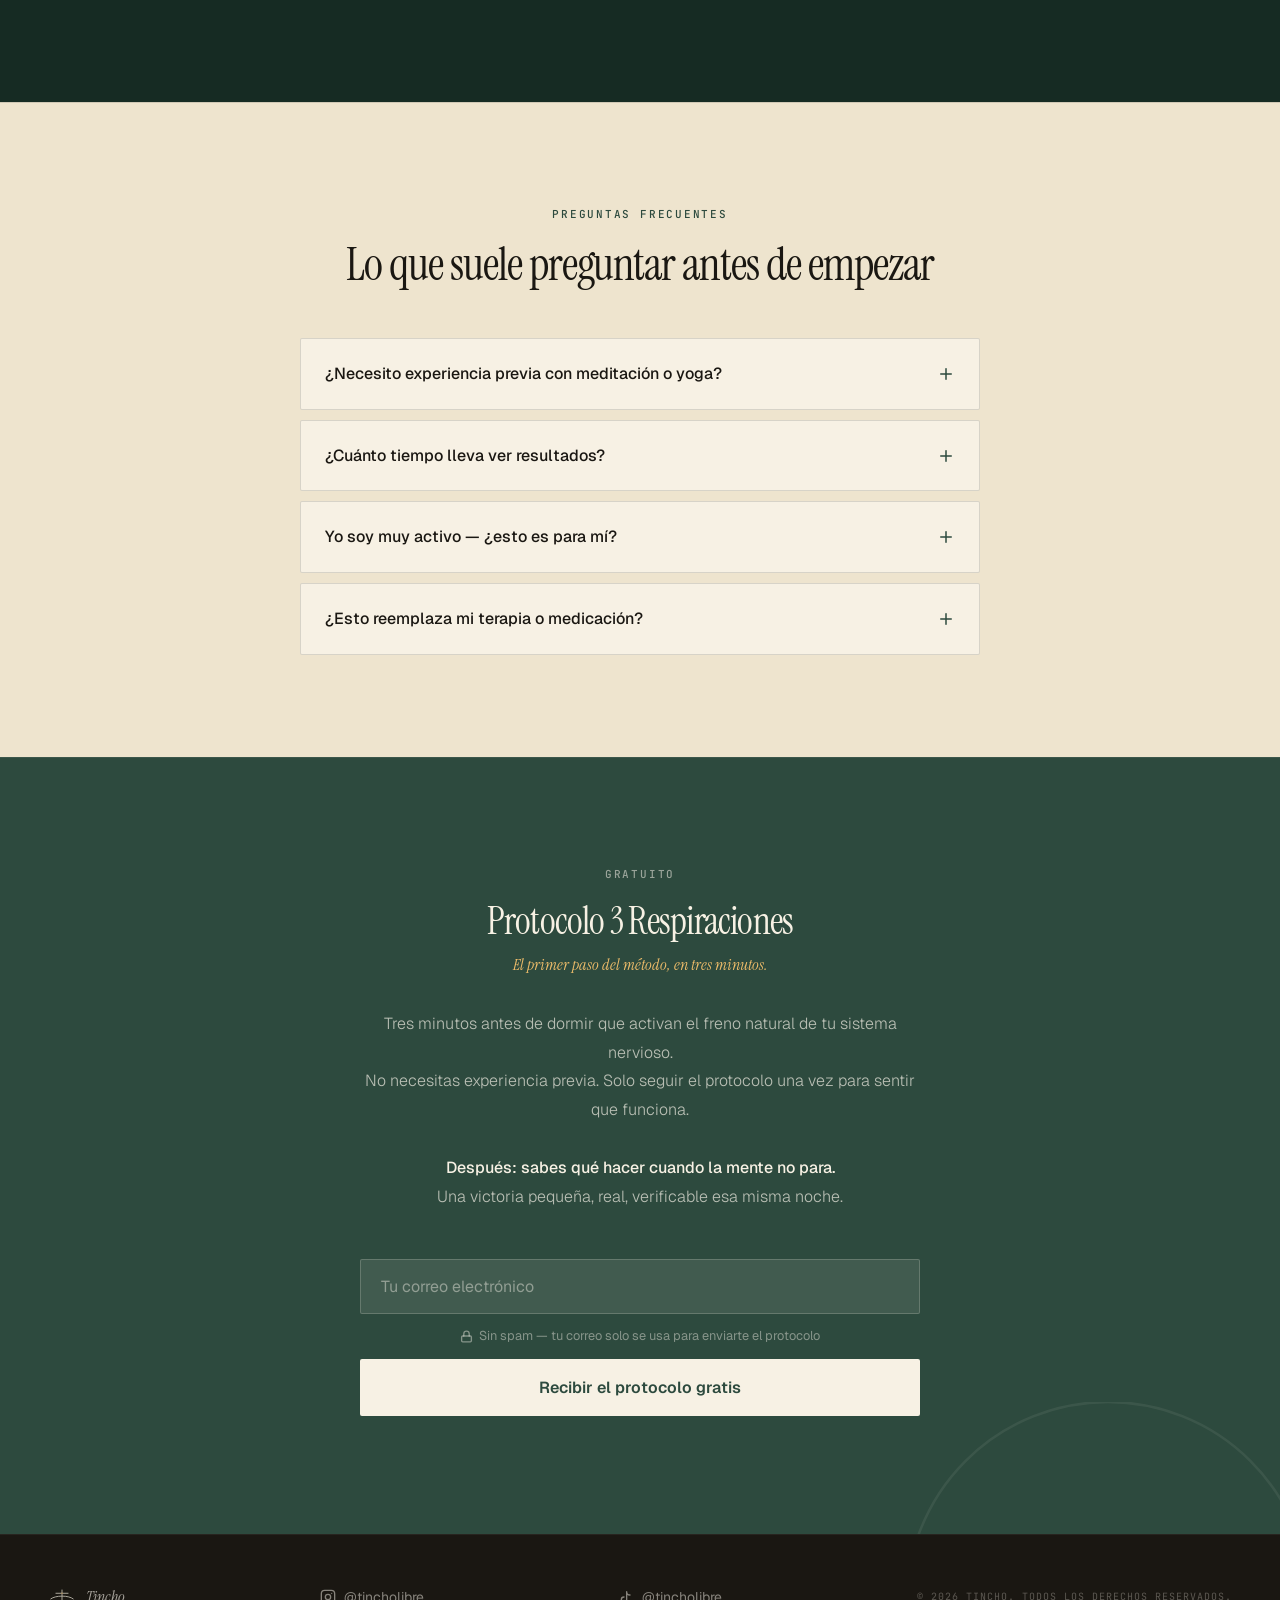
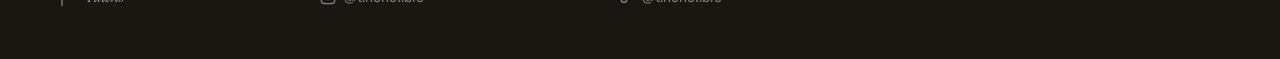
==== commit fbde51f0: "feat: footer TikTok en todas las páginas + JSON-LD sameAs actualizado Co-Authored-By: Claude Sonnet " ====
--- a/index.html
+++ b/index.html
@@ -1197,7 +1197,7 @@
       "@type": "Person",
       "name": "Tincho",
       "url": "https://tincholibre.com",
-      "sameAs": ["https://instagram.com/tincholibre"],
+      "sameAs": ["https://instagram.com/tincholibre", "https://www.tiktok.com/@tincholibre"],
       "jobTitle": "Instructor de yoga, pranayama y neurociencia aplicada",
       "description": "Ayudo a profesionales a regular su sistema nervioso y acceder a calma real en medio de una vida exigente.",
       "knowsAbout": ["yoga", "pranayama", "meditación", "neurociencia aplicada", "regulación del sistema nervioso"]
@@ -1680,6 +1680,19 @@
             @tincholibre
         </a>
 
+        <a
+            href="https://www.tiktok.com/@tincholibre"
+            class="footer-ig"
+            target="_blank"
+            rel="noopener noreferrer"
+            aria-label="TikTok de Tincho — @tincholibre"
+        >
+            <svg width="16" height="16" viewBox="0 0 24 24" fill="none" stroke="currentColor" stroke-width="2" stroke-linecap="round" stroke-linejoin="round" aria-hidden="true">
+                <path d="M9 12a4 4 0 1 0 4 4V4a5 5 0 0 0 5 5"/>
+            </svg>
+            @tincholibre
+        </a>
+
         <p class="footer-copy">© 2026 Tincho. Todos los derechos reservados.</p>
 
     </div>
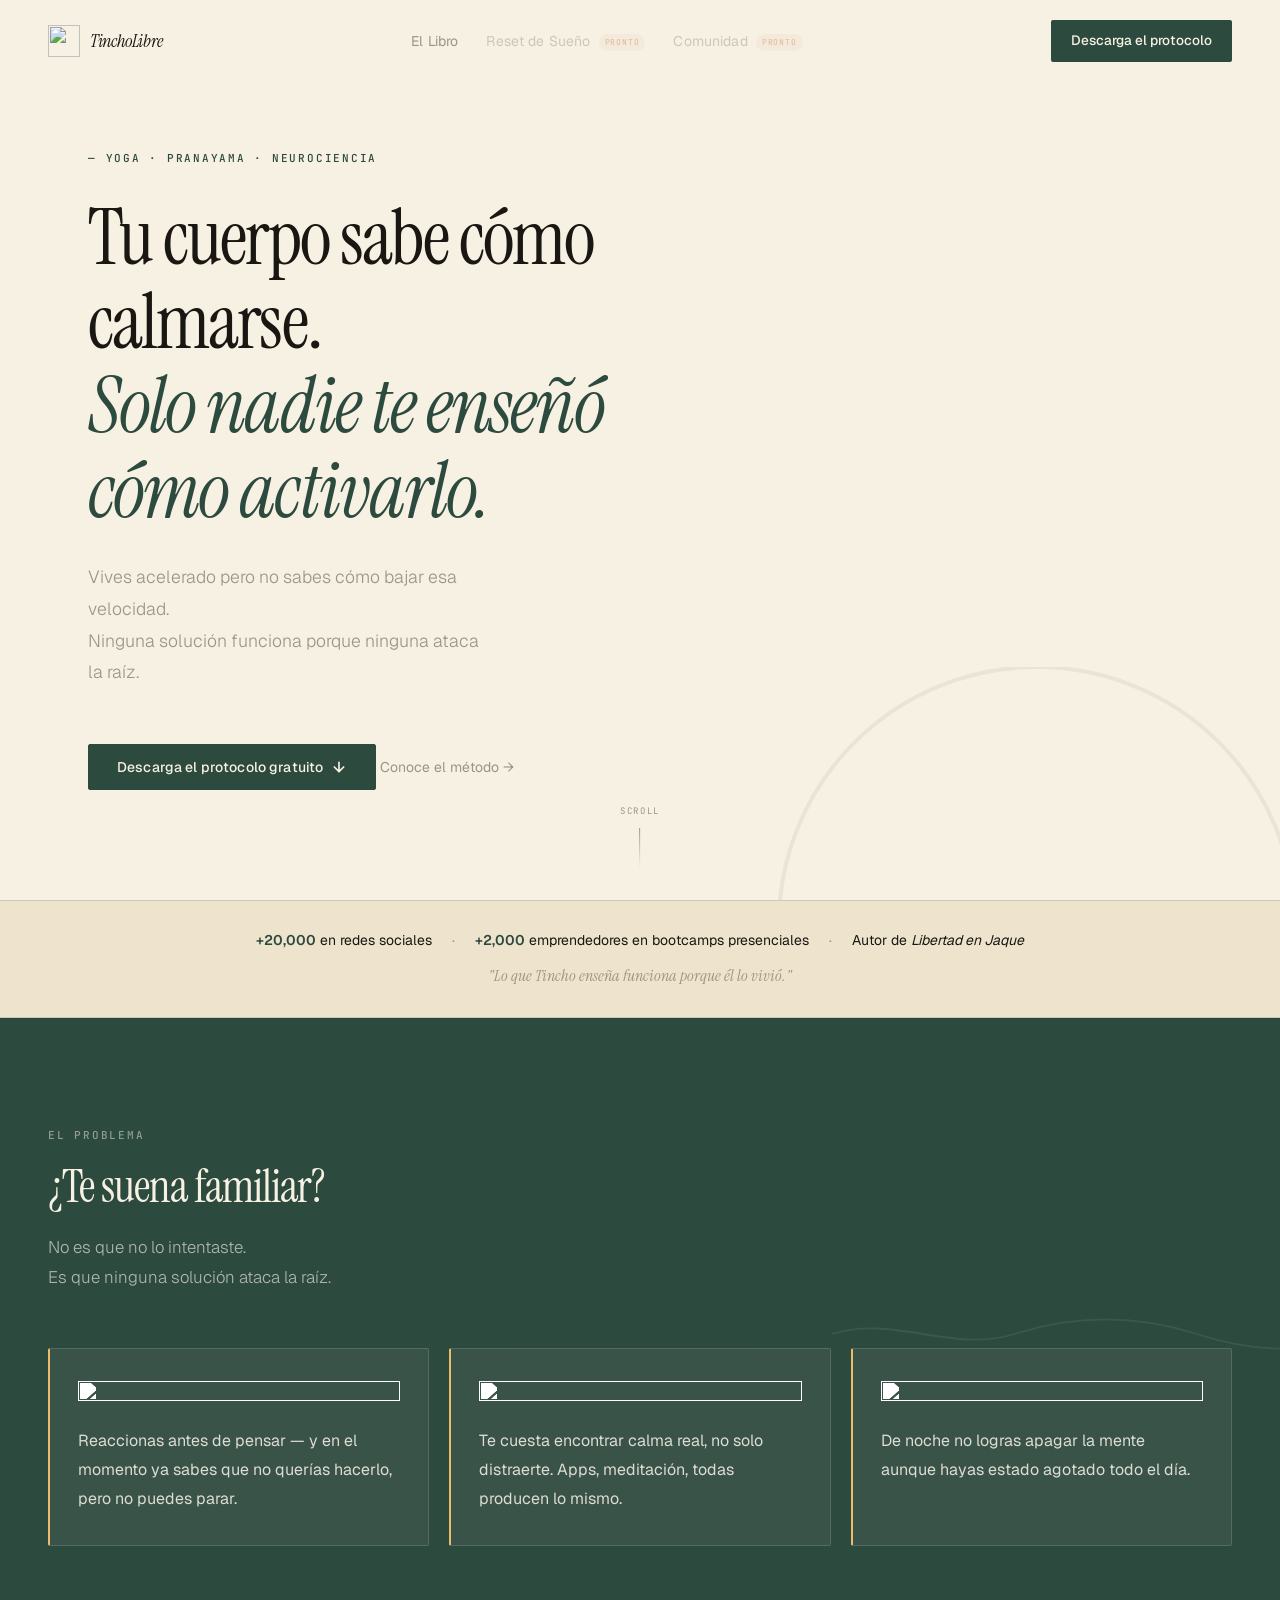
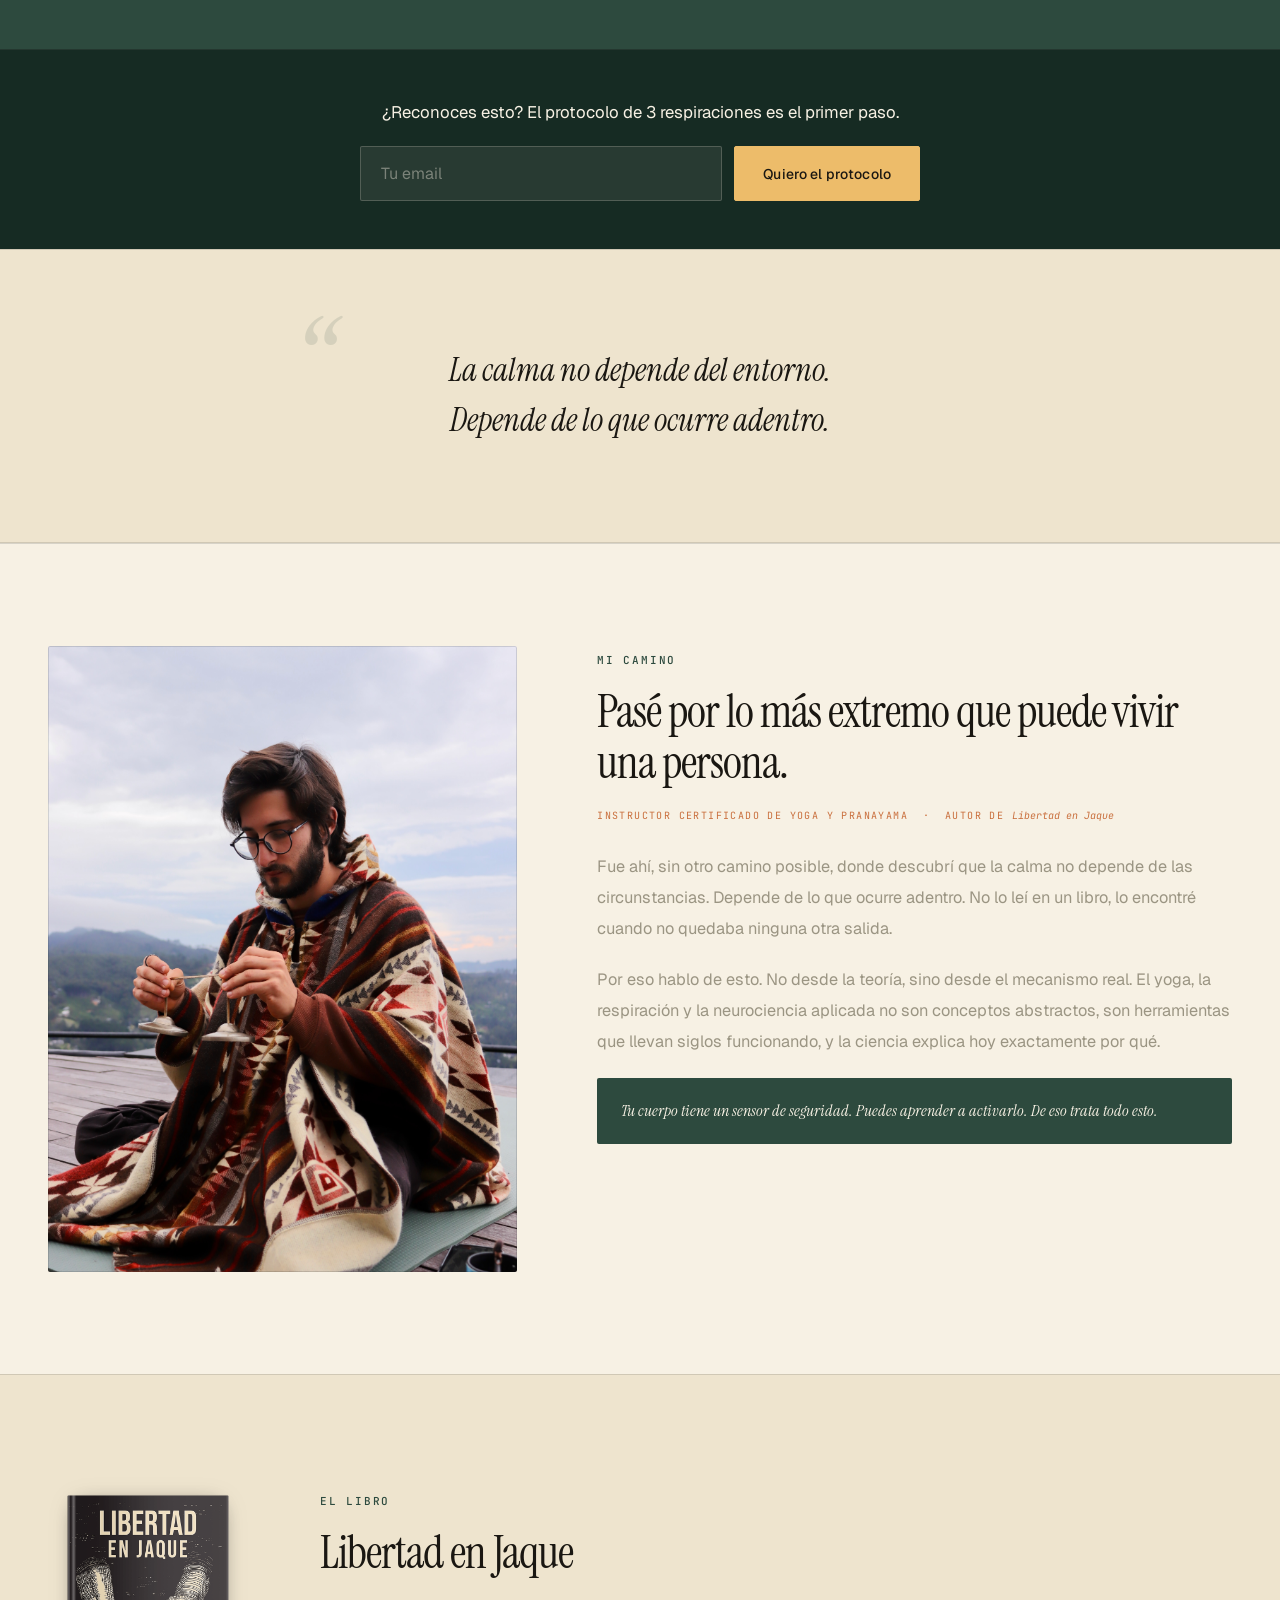
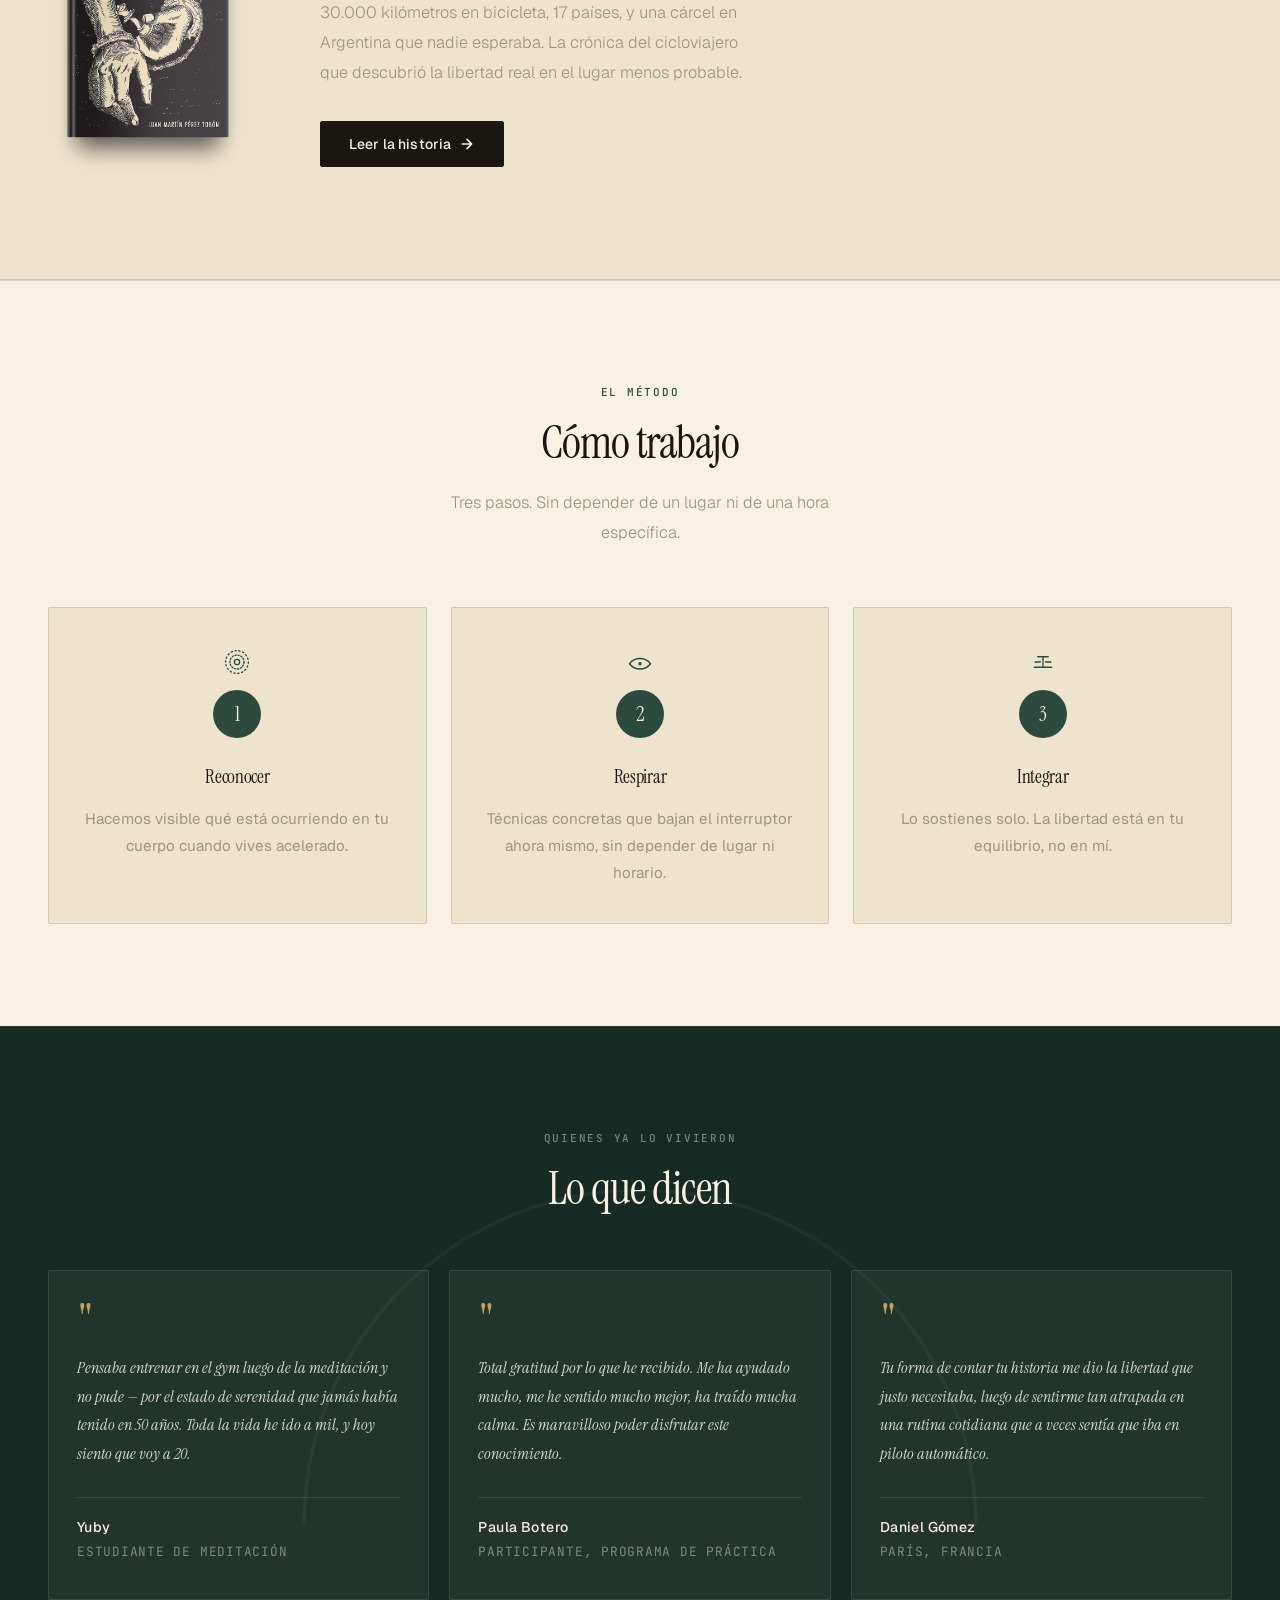
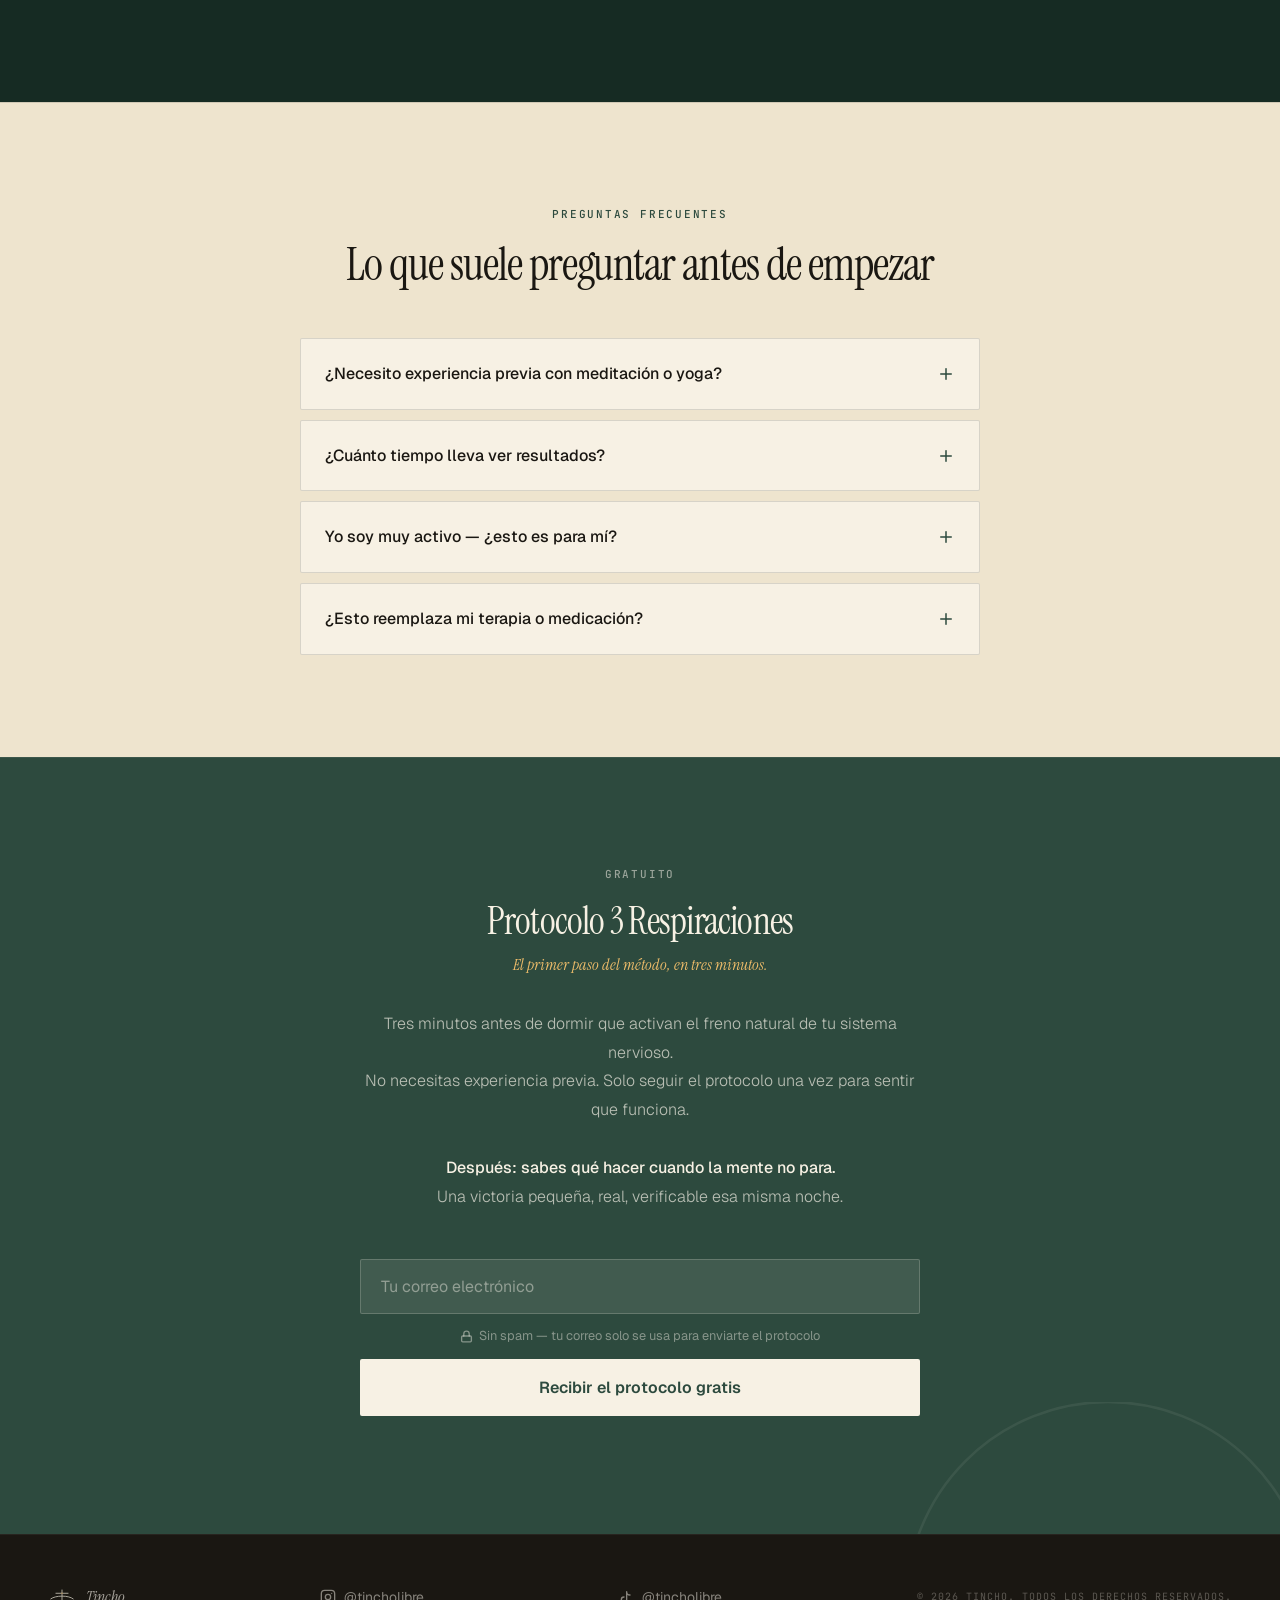
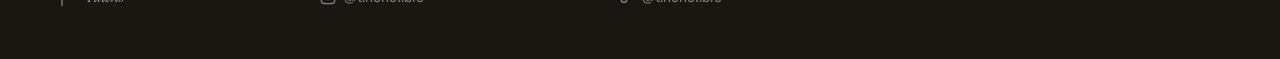
==== commit 962a766b: "fix: nav — mark light SVG + texto TinchoLibre" ====
--- a/index.html
+++ b/index.html
@@ -1211,12 +1211,13 @@
 ════════════════════════════════════════════════ -->
 <nav class="nav" id="nav" role="navigation" aria-label="Navegación principal">
 
-    <a href="#inicio" class="nav-brand" aria-label="Tincho — Inicio">
+    <a href="#inicio" class="nav-brand" aria-label="TinchoLibre — Inicio">
         <img
-            src="Brandkit ASSETS/assets/logo/tincho-lockup-horizontal-dark.svg"
-            alt="Tincho"
-            class="nav-lockup"
+            src="Brandkit ASSETS/assets/logo/tincho-mark-light.svg"
+            alt=""
+            class="nav-brand-mark"
         >
+        <span class="nav-brand-name">TinchoLibre</span>
     </a>
 
     <ul class="nav-links" id="navLinks" role="list">
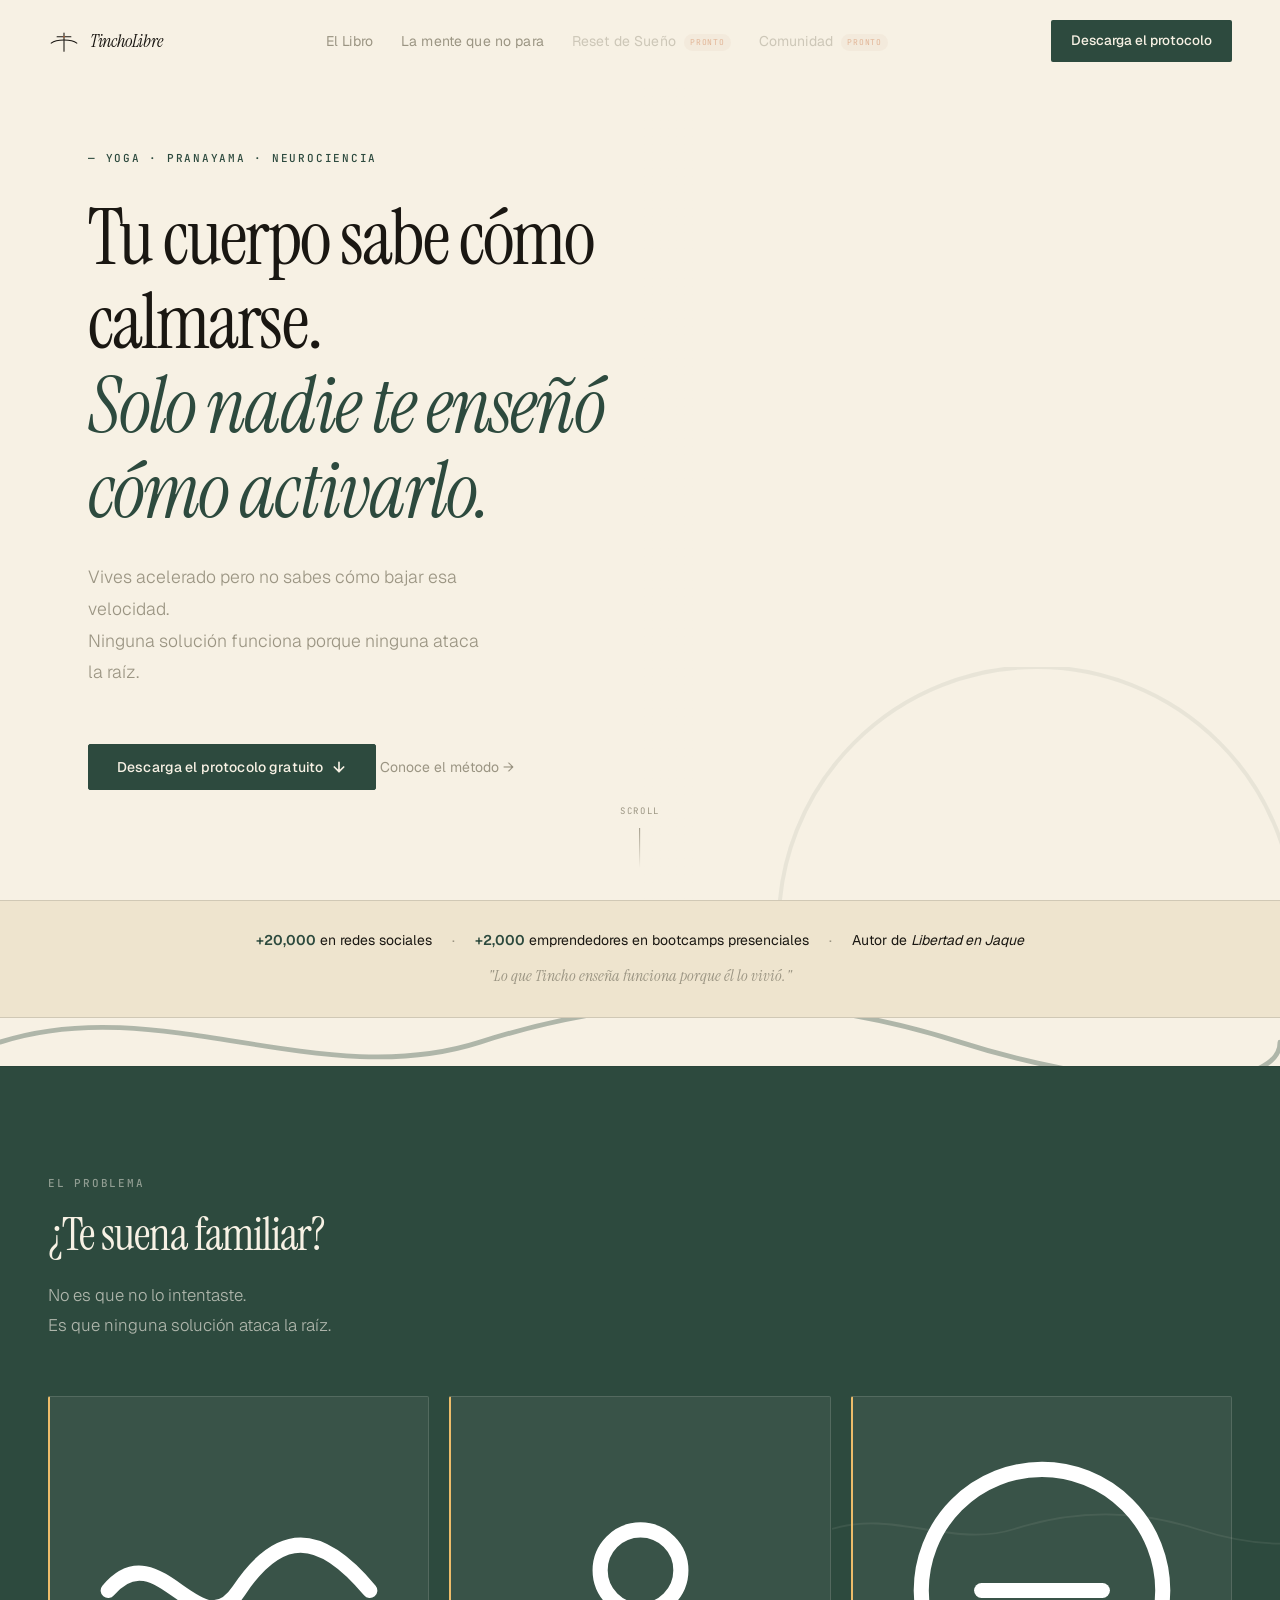
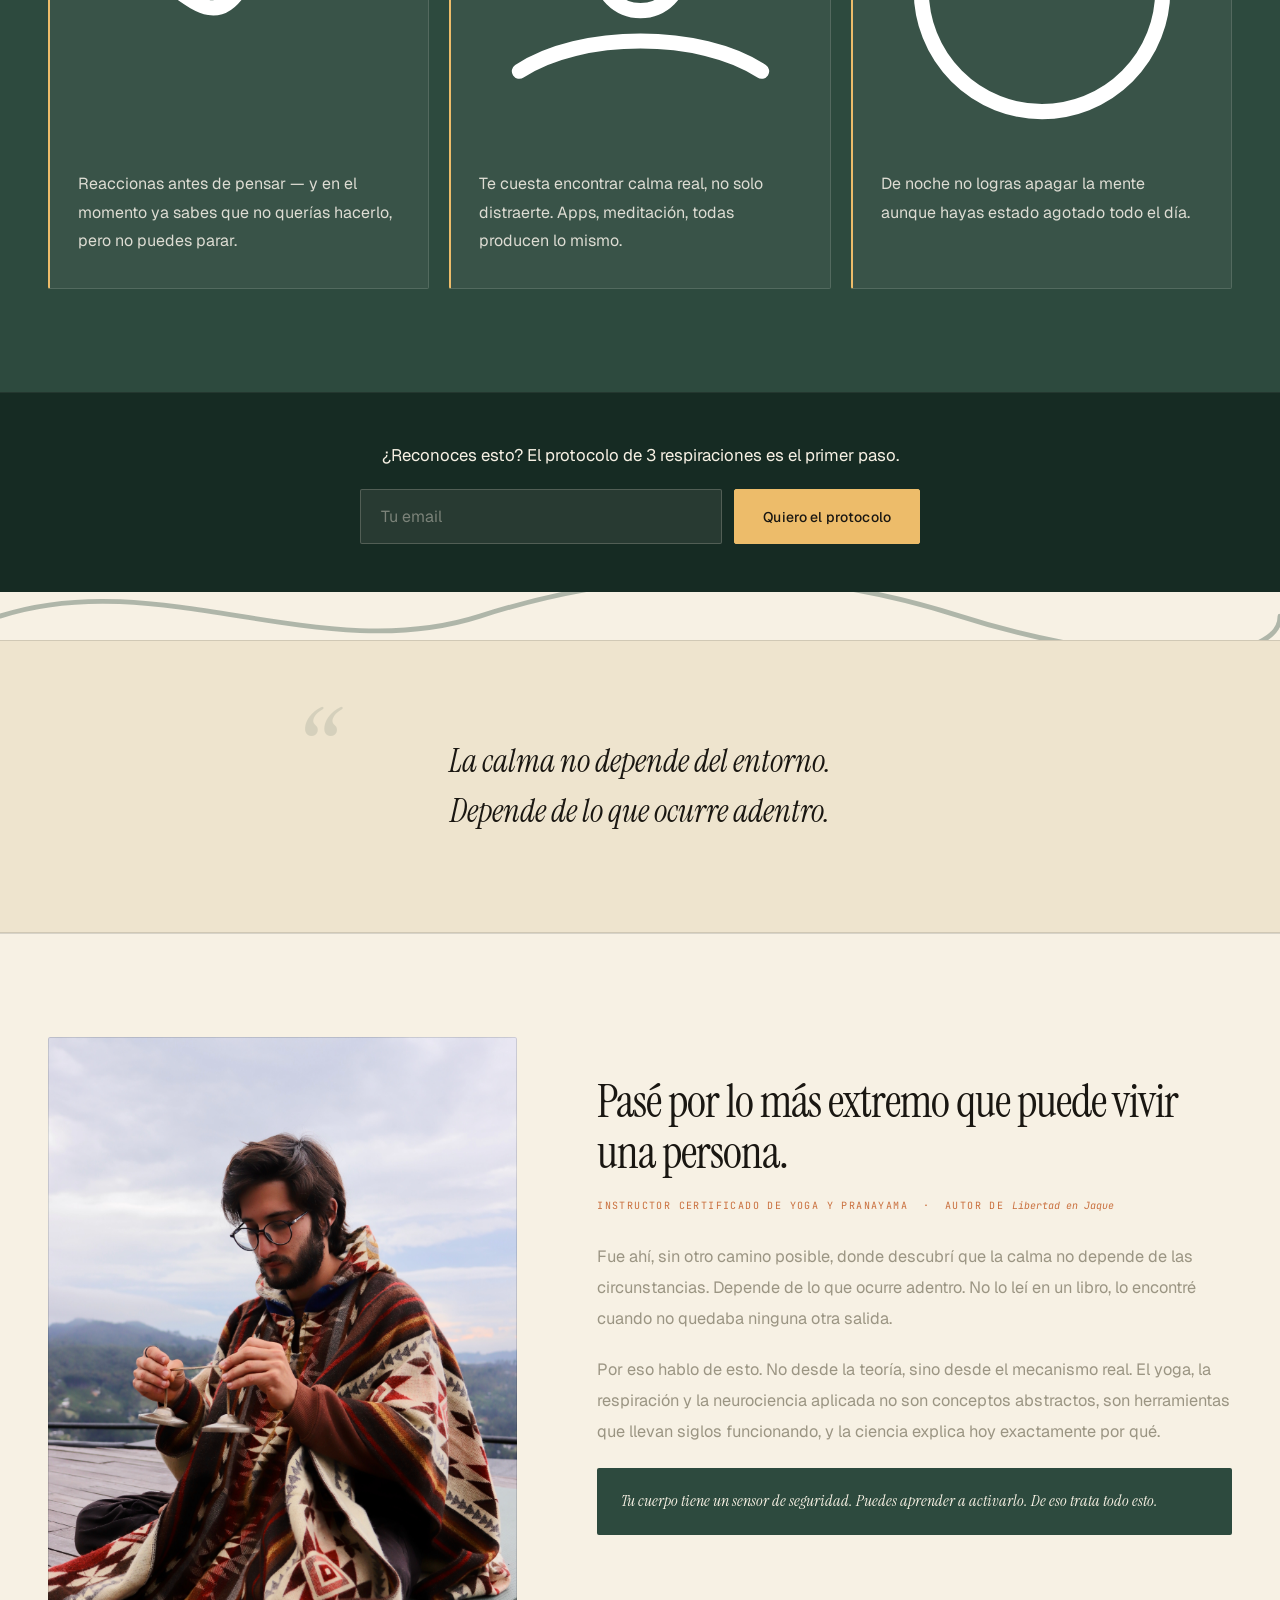
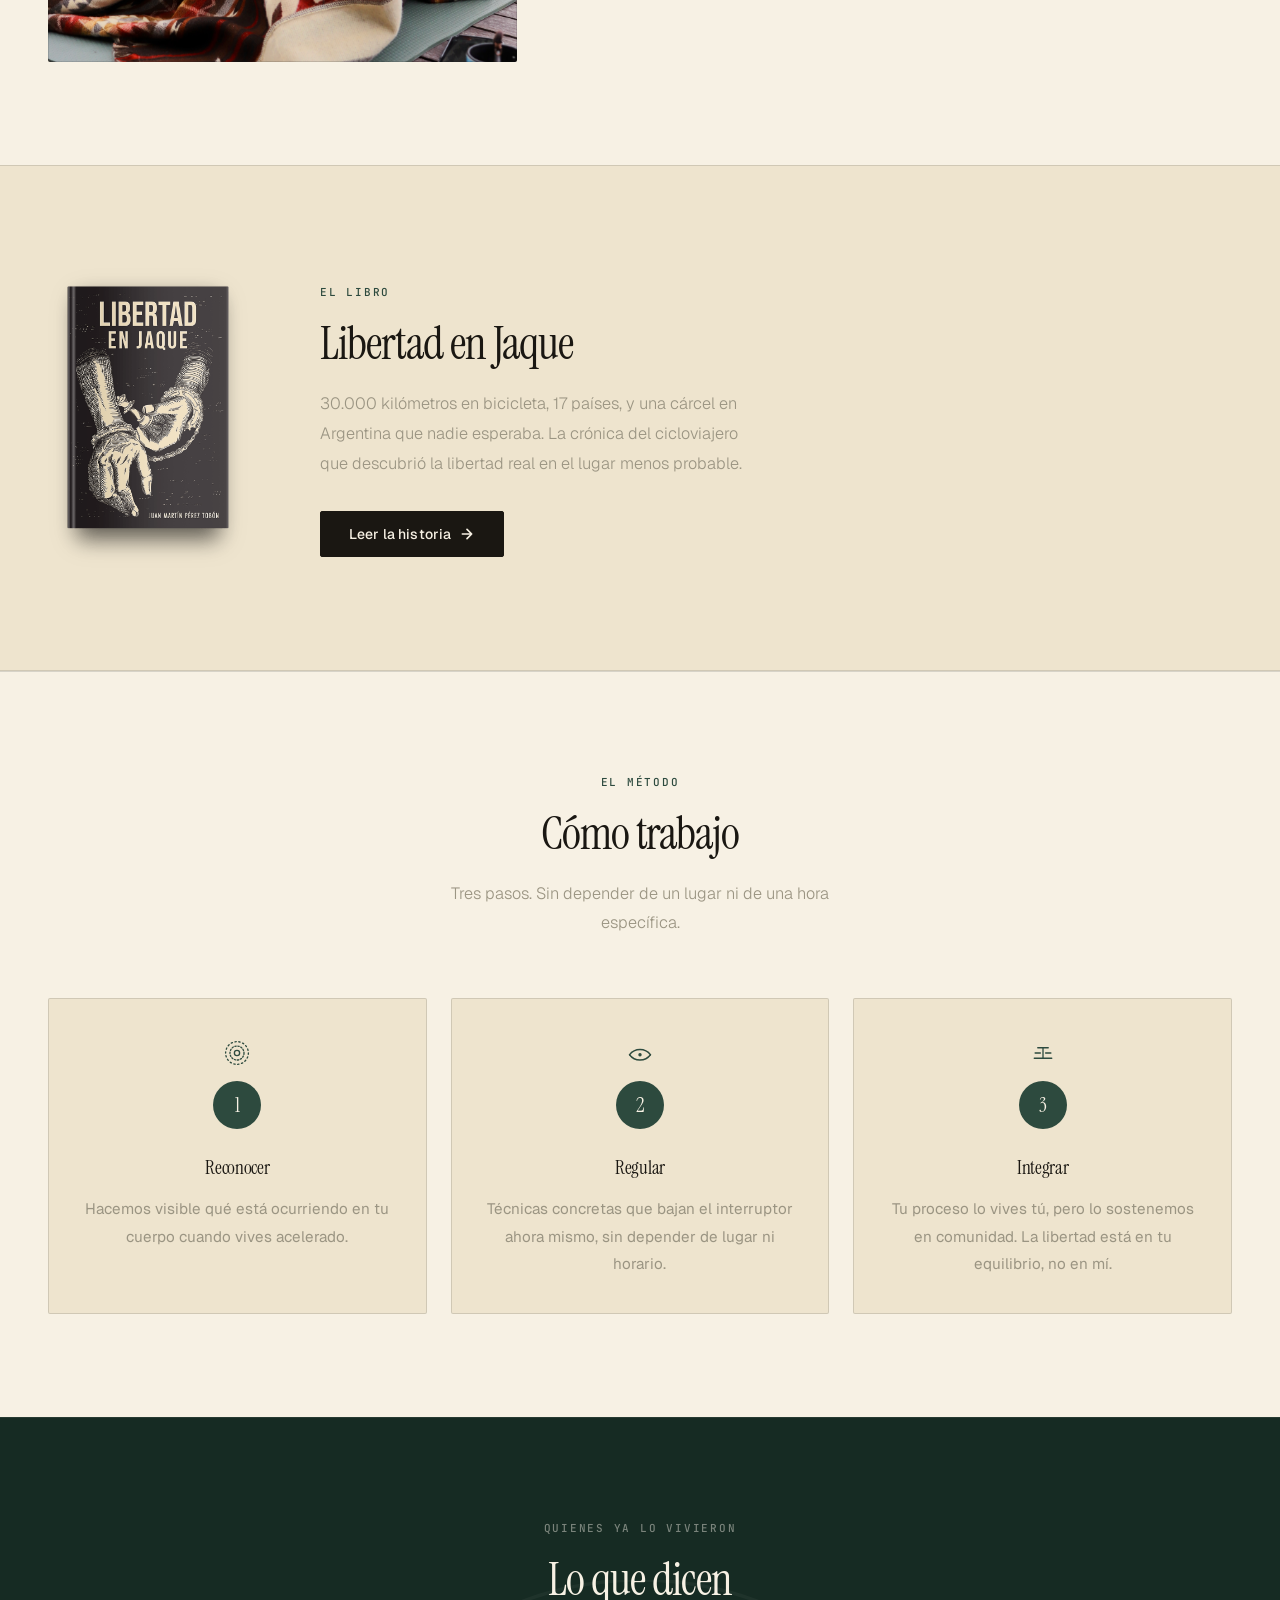
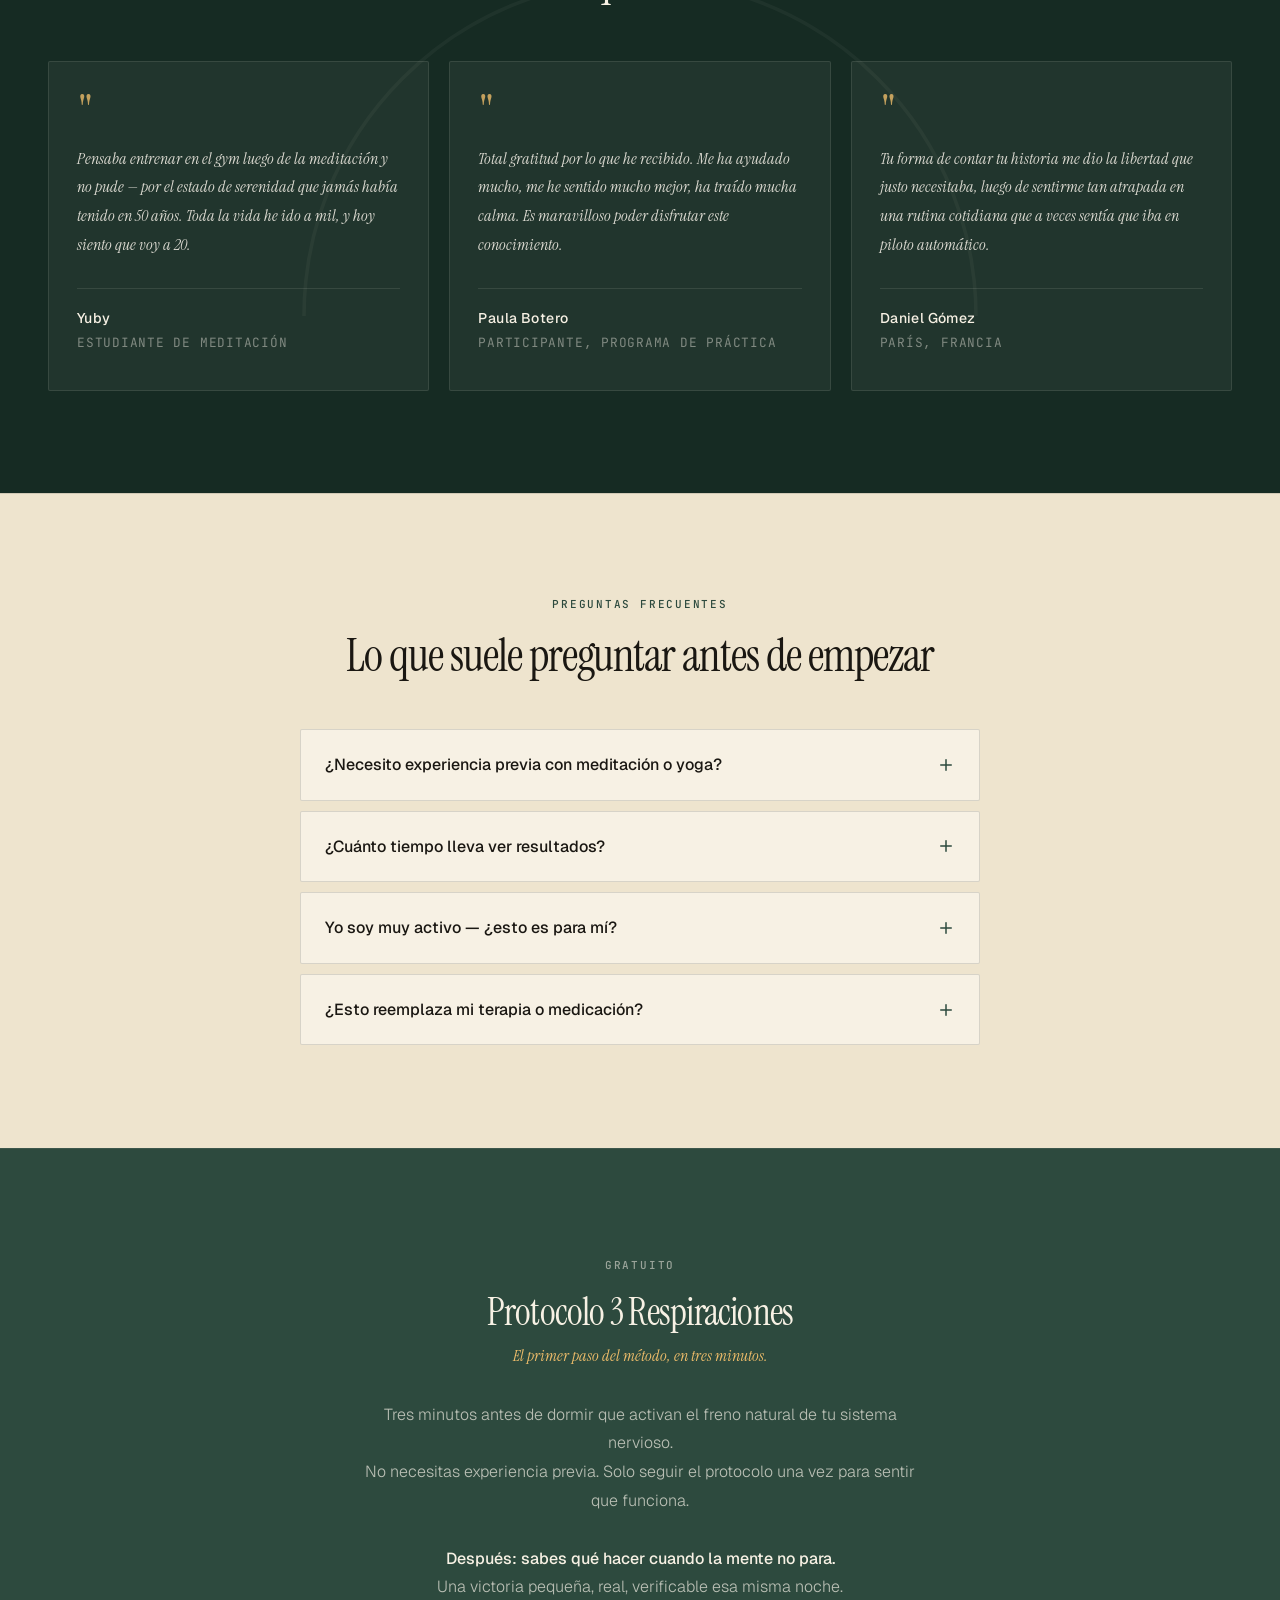
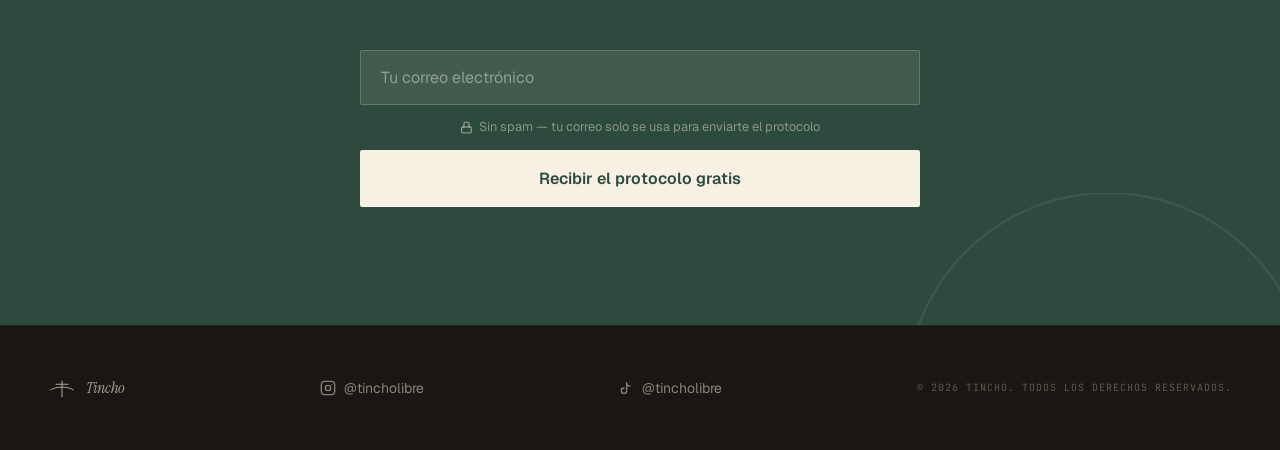
==== commit 04c55f13: "feat: landing page + página de gracias para La mente que no para - hotmart-landing.html: página de v" ====
--- a/index.html
+++ b/index.html
@@ -227,8 +227,8 @@
             background: linear-gradient(
                 90deg,
                 var(--papel) 0%,
-                color-mix(in srgb, var(--papel) 70%, transparent) 42%,
-                transparent 72%
+                color-mix(in srgb, var(--papel) 55%, transparent) 22%,
+                transparent 42%
             );
             z-index: 1;
         }
@@ -238,8 +238,8 @@
             position: absolute;
             inset: 0;
             background:
-                linear-gradient(180deg, transparent 60%, color-mix(in srgb, var(--papel) 60%, transparent) 100%),
-                linear-gradient(270deg, var(--papel) 0%, transparent 20%);
+                linear-gradient(180deg, transparent 72%, color-mix(in srgb, var(--papel) 40%, transparent) 100%),
+                linear-gradient(270deg, var(--papel) 0%, transparent 10%);
             z-index: 1;
         }
 
@@ -1222,6 +1222,7 @@
 
     <ul class="nav-links" id="navLinks" role="list">
         <li><a href="libertad-en-jaque.html" class="nav-link">El Libro</a></li>
+        <li><a href="hotmart-landing.html" class="nav-link">La mente que no para</a></li>
         <li><a href="#" class="nav-link nav-link--soon" aria-label="Próximamente: Reset de Sueño Profundo">Reset de Sueño <span class="nav-badge">Pronto</span></a></li>
         <li><a href="#" class="nav-link nav-link--soon" aria-label="Próximamente: Comunidad">Comunidad <span class="nav-badge">Pronto</span></a></li>
     </ul>
@@ -1486,14 +1487,14 @@
             <div class="step reveal" data-delay="2" role="listitem">
                 <div class="step-icon" aria-hidden="true"><svg viewBox="0 0 32 32" fill="none" stroke="currentColor" stroke-width="1.5" stroke-linecap="round" stroke-linejoin="round"><path d="M4 18 C 10 10, 22 10, 28 18"/><path d="M4 18 C 10 26, 22 26, 28 18"/><circle cx="16" cy="18" r="1.2" fill="currentColor"/></svg></div>
                 <div class="step-num" aria-hidden="true">2</div>
-                <h3>Respirar</h3>
+                <h3>Regular</h3>
                 <p>Técnicas concretas que bajan el interruptor ahora mismo, sin depender de lugar ni horario.</p>
             </div>
             <div class="step reveal" data-delay="3" role="listitem">
                 <div class="step-icon" aria-hidden="true"><svg viewBox="0 0 32 32" fill="none" stroke="currentColor" stroke-width="1.5" stroke-linecap="round" stroke-linejoin="round"><path d="M6 22 L26 22"/><path d="M16 22 L16 10"/><path d="M10 10 L22 10"/><path d="M7 16 L13 16"/><path d="M19 16 L25 16"/></svg></div>
                 <div class="step-num" aria-hidden="true">3</div>
                 <h3>Integrar</h3>
-                <p>Lo sostienes solo. La libertad está en tu equilibrio, no en mí.</p>
+                <p>Tu proceso lo vives tú, pero lo sostenemos en comunidad. La libertad está en tu equilibrio, no en mí.</p>
             </div>
         </div>
 
